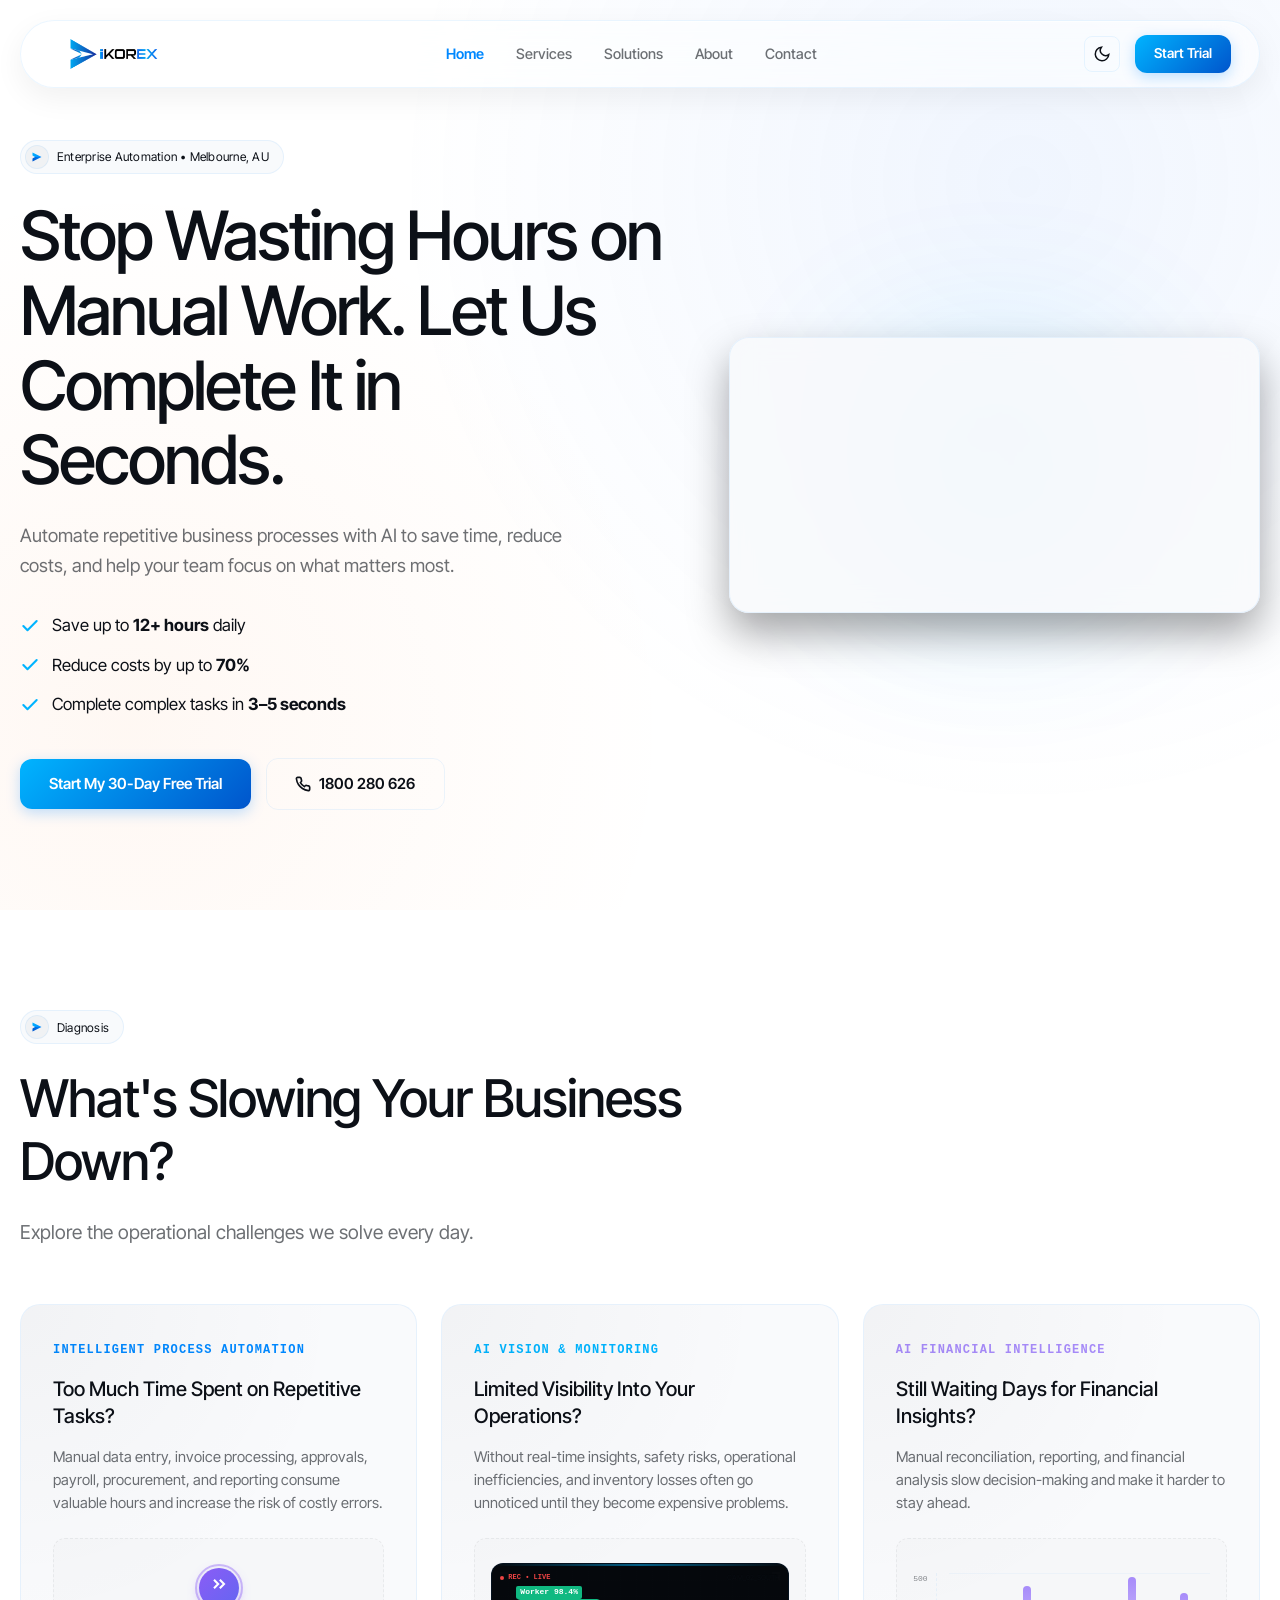
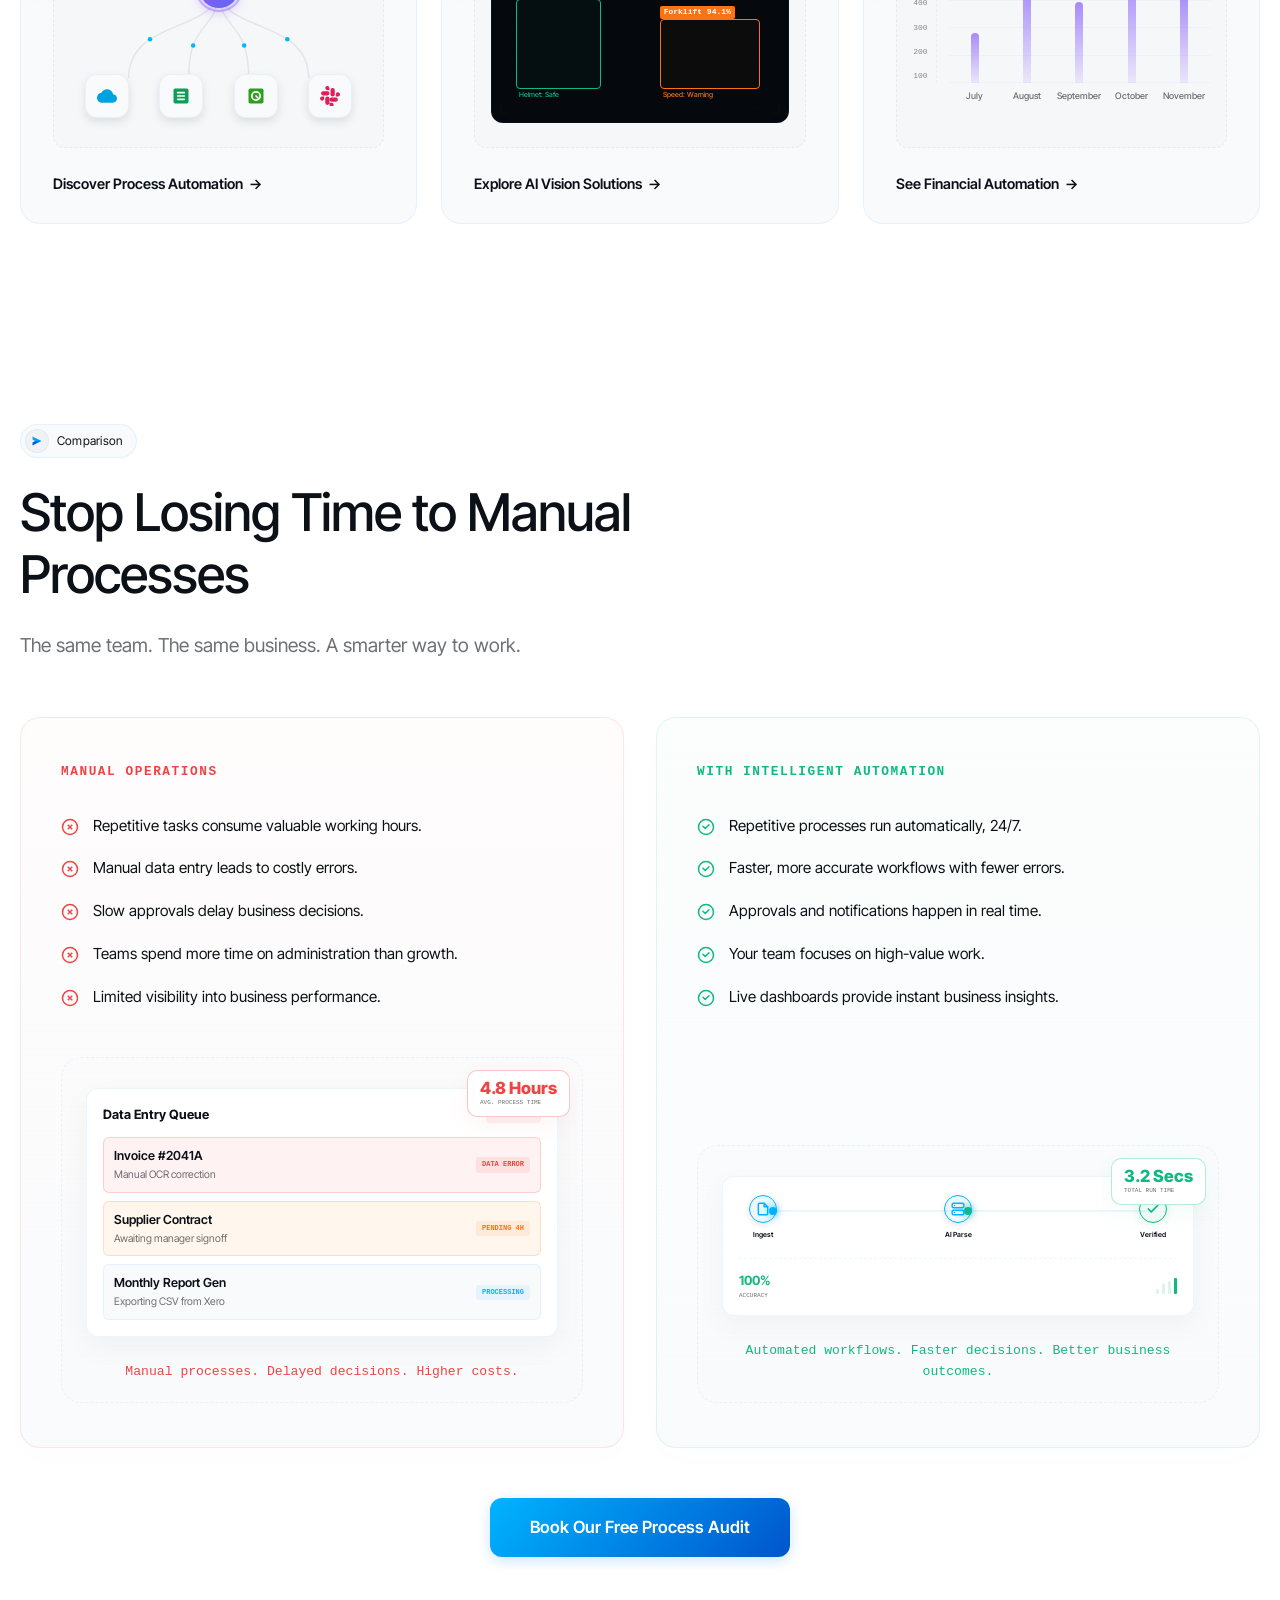
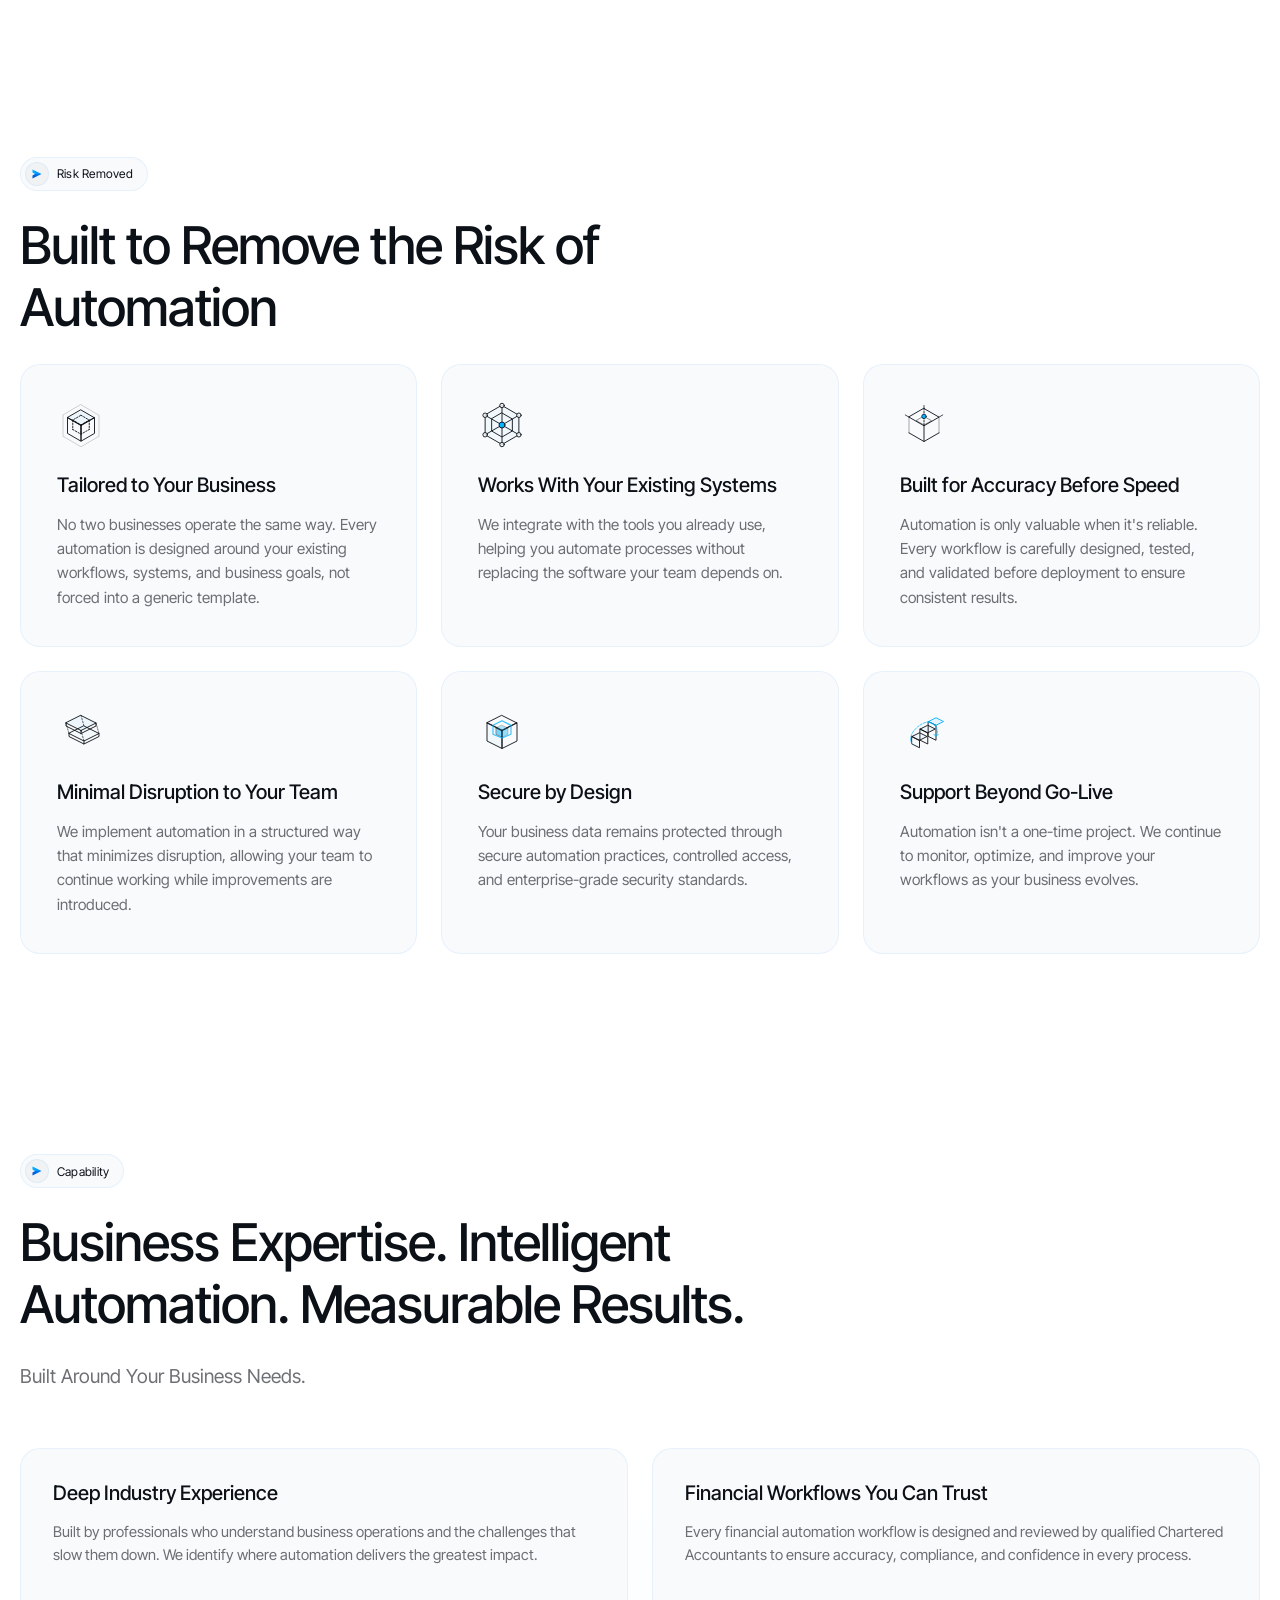
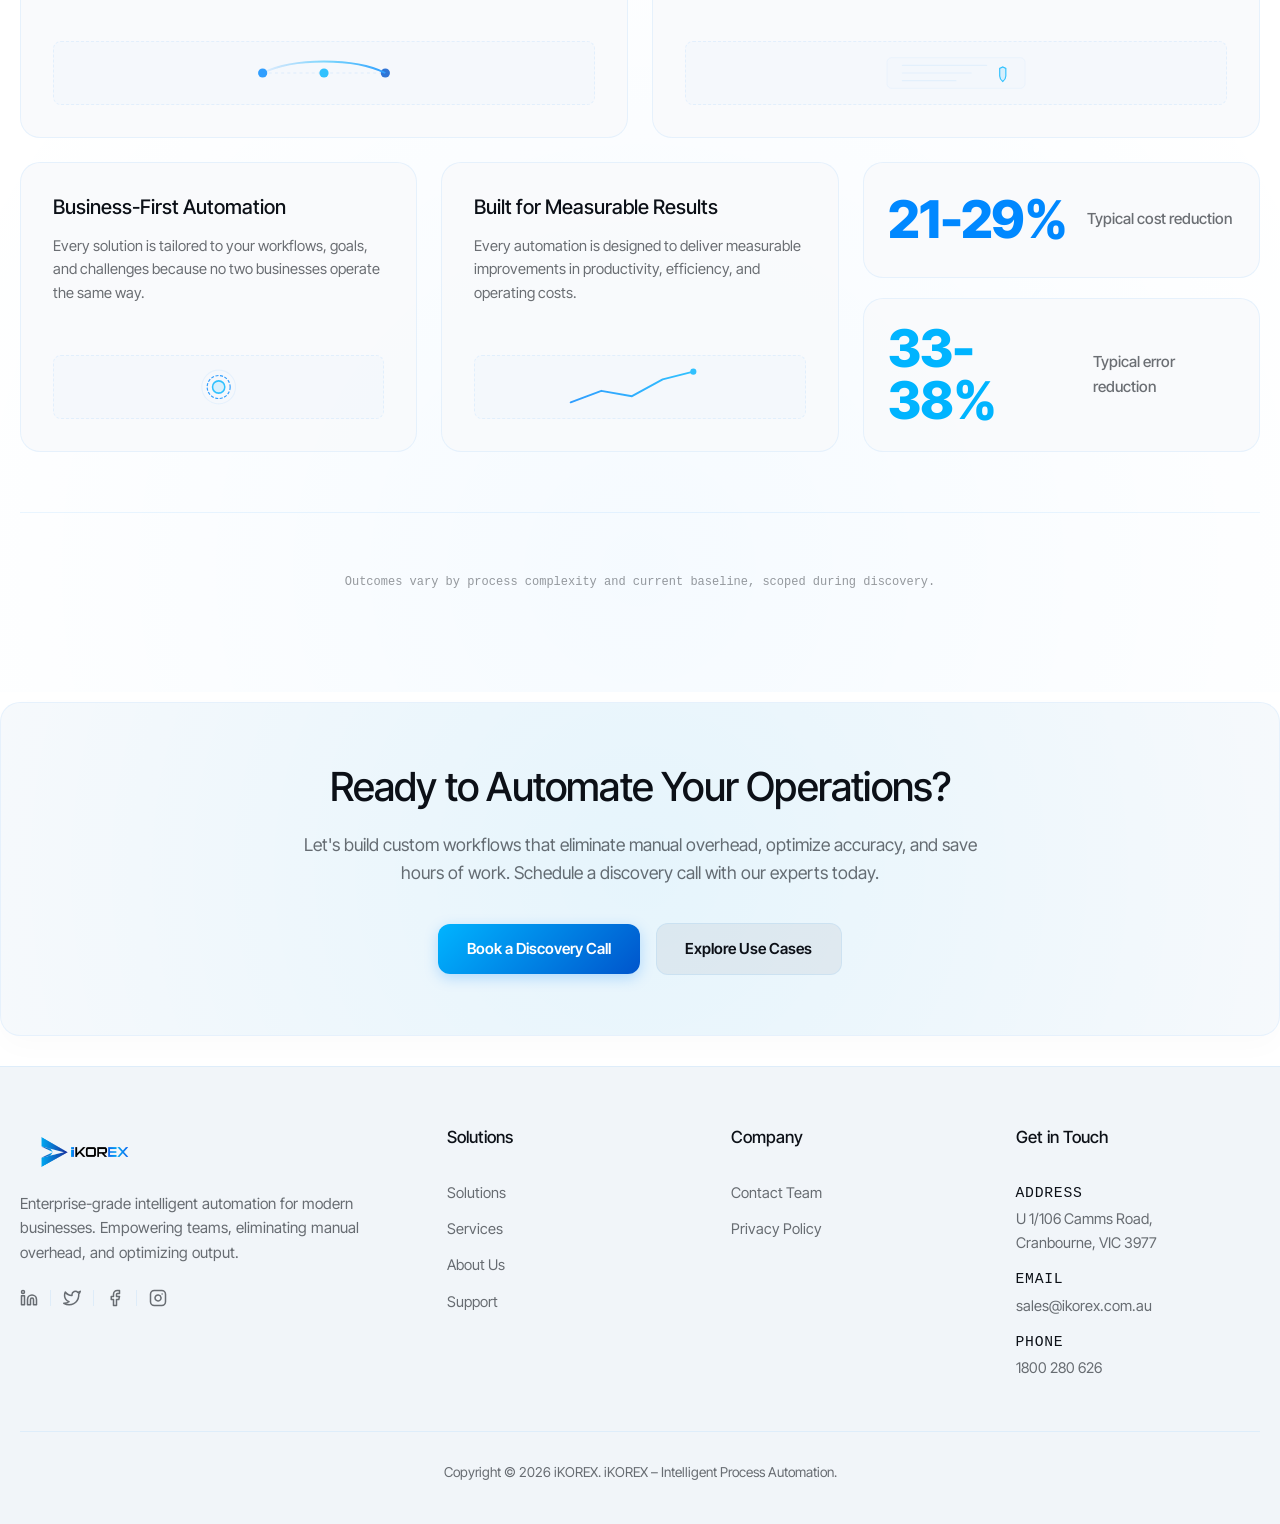
==== index.html @ 4e26fef9 "Update preloader to match top-aligned stacked logo design" ====
<!DOCTYPE html>
<html lang="en">

<head>
  <meta charset="UTF-8">
  <meta name="viewport" content="width=device-width, initial-scale=1.0">
  <title>iKOREX | Enterprise Intelligent Process Automation</title>
  <meta name="description"
    content="Automate repetitive business processes with AI to save time, reduce costs, and help your team focus on what matters most.">
  <meta name="keywords"
    content="AI process automation, intelligent automation, financial workflows, enterprise AI, Melbourne automation">

  <!-- Preconnect and Google Fonts -->
  <link rel="preconnect" href="https://fonts.googleapis.com">
  <link rel="preconnect" href="https://fonts.gstatic.com" crossorigin>
  <link
    href="https://fonts.googleapis.com/css2?family=IBM+Plex+Mono:wght@400;500;600;700&family=Inter+Tight:ital,wght@0,300..800;1,300..800&family=Inter:wght@300;400;500;600;700;800&family=Plus+Jakarta+Sans:wght@300;400;500;600;700;800&display=swap"
    rel="stylesheet">

  <!-- Custom Stylesheet -->
  <link rel="stylesheet" href="style.css">
</head>

<body>
  <script>
    (function() {
      try {
        const theme = localStorage.getItem('theme');
        if (theme === 'dark') {
          document.body.classList.add('dark-theme');
        }
      } catch (e) {}
    })();
  </script>

  <!-- Preloader -->
  <div id="preloader">
    <div class="loader-content">
      <div class="loader-logo-wrap">
        <svg viewBox="0 0 24 24" fill="none" class="loader-logo-symbol">
          <defs>
            <linearGradient id="loader-symbol-grad-top" x1="3" y1="3" x2="21" y2="12" gradientUnits="userSpaceOnUse">
              <stop offset="0%" stop-color="#00b4ff"/>
              <stop offset="100%" stop-color="#0088ff"/>
            </linearGradient>
            <linearGradient id="loader-symbol-grad-bottom" x1="3" y1="21" x2="21" y2="12" gradientUnits="userSpaceOnUse">
              <stop offset="0%" stop-color="#0055cc"/>
              <stop offset="100%" stop-color="#0088ff"/>
            </linearGradient>
          </defs>
          <path d="M3 3 L21 12 L8 12 L3 9 Z" fill="url(#loader-symbol-grad-top)"/>
          <path d="M3 21 L21 12 L8 12 L3 15 Z" fill="url(#loader-symbol-grad-bottom)"/>
        </svg>
        <div class="loader-logo-text">
          <span class="text-i">i</span><span class="text-ko">KO</span><span class="text-rex">REX</span>
        </div>
      </div>
      <div class="loader-progress-bar">
        <div class="loader-progress-line"></div>
      </div>
    </div>
  </div>

  <!-- Navigation Bar -->
  <header class="navbar">
    <div class="navbar-container">
      <a href="#" class="logo">
        <img class="logo-img" src="logo.png" alt="iKOREX Logo">
      </a>
      <nav class="nav-links">
        <a href="#hero" class="active">Home</a>
        <a href="services.html">Services</a>
        <a href="solutions.html">Solutions</a>
        <a href="about.html">About</a>
        <a href="contact.html">Contact</a>
        <div class="mobile-cta">
          <a href="#get-started" class="btn btn-primary btn-sm">Start Trial</a>
        </div>
      </nav>
      <div class="nav-cta">
        <button class="theme-toggle-btn" id="themeToggleBtn" aria-label="Toggle theme">
          <svg class="sun-icon" viewBox="0 0 24 24" width="18" height="18" fill="none" stroke="currentColor"
            stroke-width="2">
            <circle cx="12" cy="12" r="5"></circle>
            <line x1="12" y1="1" x2="12" y2="3"></line>
            <line x1="12" y1="21" x2="12" y2="23"></line>
            <line x1="4.22" y1="4.22" x2="5.64" y2="5.64"></line>
            <line x1="18.36" y1="18.36" x2="19.78" y2="19.78"></line>
            <line x1="1" y1="12" x2="3" y2="12"></line>
            <line x1="21" y1="12" x2="23" y2="12"></line>
            <line x1="4.22" y1="19.78" x2="5.64" y2="18.36"></line>
            <line x1="18.36" y1="5.64" x2="19.78" y2="4.22"></line>
          </svg>
          <svg class="moon-icon" viewBox="0 0 24 24" width="18" height="18" fill="none" stroke="currentColor"
            stroke-width="2">
            <path d="M21 12.79A9 9 0 1 1 11.21 3 7 7 0 0 0 21 12.79z"></path>
          </svg>
        </button>
        <a href="#get-started" class="btn btn-primary btn-sm">Start Trial</a>
      </div>

      <!-- Mobile menu trigger -->
      <button class="mobile-menu-btn" aria-label="Toggle menu" id="mobileMenuBtn">
        <svg viewBox="0 0 24 24" width="24" height="24" fill="none" stroke="currentColor" stroke-width="2">
          <line x1="3" y1="12" x2="21" y2="12"></line>
          <line x1="3" y1="6" x2="21" y2="6"></line>
          <line x1="3" y1="18" x2="21" y2="18"></line>
        </svg>
      </button>
    </div>
  </header>

  <!-- Hero Section -->
  <section class="hero-section" id="hero">
    <div class="section-container hero-grid">
      <div class="hero-content">
        <div class="custom-badge animate-fade-in" style="animation-delay: 0.1s;">
          <span class="badge-icon-wrapper">
            <svg viewBox="0 0 24 24" fill="none" class="badge-svg">
              <defs>
                <linearGradient id="logo-icon-grad-top" x1="3" y1="3" x2="21" y2="12" gradientUnits="userSpaceOnUse">
                  <stop offset="0%" stop-color="#00b4ff" />
                  <stop offset="100%" stop-color="#0088ff" />
                </linearGradient>
                <linearGradient id="logo-icon-grad-bottom" x1="3" y1="21" x2="21" y2="12"
                  gradientUnits="userSpaceOnUse">
                  <stop offset="0%" stop-color="#0055cc" />
                  <stop offset="100%" stop-color="#0088ff" />
                </linearGradient>
              </defs>
              <path d="M3 3 L21 12 L8 12 L3 9 Z" fill="url(#logo-icon-grad-top)" />
              <path d="M3 21 L21 12 L8 12 L3 15 Z" fill="url(#logo-icon-grad-bottom)" />
            </svg>
          </span>
          <span class="badge-text">Enterprise Automation • Melbourne, AU</span>
        </div>
        <h1 class="hero-title">Stop Wasting Hours on Manual Work. Let Us Complete It in Seconds.</h1>
        <p class="hero-description">Automate repetitive business processes with AI to save time, reduce costs, and help
          your team focus on what matters most.</p>

        <ul class="hero-checklist">
          <li>
            <svg class="check-icon" viewBox="0 0 24 24" width="20" height="20">
              <polyline points="20 6 9 17 4 12" fill="none" stroke="currentColor" stroke-width="2.5"
                stroke-linecap="round" stroke-linejoin="round" />
            </svg>
            <span>Save up to <strong>12+ hours</strong> daily</span>
          </li>
          <li>
            <svg class="check-icon" viewBox="0 0 24 24" width="20" height="20">
              <polyline points="20 6 9 17 4 12" fill="none" stroke="currentColor" stroke-width="2.5"
                stroke-linecap="round" stroke-linejoin="round" />
            </svg>
            <span>Reduce costs by up to <strong>70%</strong></span>
          </li>
          <li>
            <svg class="check-icon" viewBox="0 0 24 24" width="20" height="20">
              <polyline points="20 6 9 17 4 12" fill="none" stroke="currentColor" stroke-width="2.5"
                stroke-linecap="round" stroke-linejoin="round" />
            </svg>
            <span>Complete complex tasks in <strong>3–5 seconds</strong></span>
          </li>
        </ul>

        <div class="hero-actions">
          <a href="#comparison" class="btn btn-primary">Start My 30-Day Free Trial</a>
          <a href="tel:1800280626" class="btn btn-outline"><svg viewBox="0 0 24 24" width="16" height="16" fill="none"
              stroke="currentColor" stroke-width="2.5" stroke-linecap="round" stroke-linejoin="round"
              style="margin-right: 8px;">
              <path
                d="M22 16.92v3a2 2 0 0 1-2.18 2 19.79 19.79 0 0 1-8.63-3.07 19.5 19.5 0 0 1-6-6 19.79 19.79 0 0 1-3.07-8.67A2 2 0 0 1 4.11 2h3a2 2 0 0 1 2 1.72 12.84 12.84 0 0 0 .7 2.81 2 2 0 0 1-.45 2.11L8.09 9.91a16 16 0 0 0 6 6l1.27-1.27a2 2 0 0 1 2.11-.45 12.84 12.84 0 0 0 2.81.7A2 2 0 0 1 22 16.92z">
              </path>
            </svg>1800 280 626</a>
        </div>
      </div>

      <!-- Hero Video Visual Showcase -->
      <div class="hero-visual">
        <div class="hero-video-container">
          <video src="assets/images/hero_video.mp4" autoplay loop muted playsinline class="hero-video-element"></video>
        </div>
        <div class="glow-effect blue"></div>
      </div>
    </div>
  </section>

  <!-- Diagnosis Section -->
  <section class="diagnosis-section" id="diagnosis">
    <div class="section-container">
      <div class="custom-badge">
        <span class="badge-icon-wrapper">
          <svg viewBox="0 0 24 24" fill="none" class="badge-svg">
            <path d="M3 3 L21 12 L8 12 L3 9 Z" fill="url(#logo-icon-grad-top)" />
            <path d="M3 21 L21 12 L8 12 L3 15 Z" fill="url(#logo-icon-grad-bottom)" />
          </svg>
        </span>
        <span class="badge-text">Diagnosis</span>
      </div>
      <h2 class="section-title">What's Slowing Your Business Down?</h2>
      <p class="section-subtitle">Explore the operational challenges we solve every day.</p>

      <div class="diagnosis-grid">
        <!-- Card 1 -->
        <div class="diagnosis-card">
          <div class="card-glow"></div>
          <div class="card-content">
            <span class="card-pretitle">INTELLIGENT PROCESS AUTOMATION</span>
            <h3 class="card-title">Too Much Time Spent on Repetitive Tasks?</h3>
            <p class="card-body">Manual data entry, invoice processing, approvals, payroll, procurement, and reporting
              consume valuable hours and increase the risk of costly errors.</p>
          </div>

          <!-- Visual 1: App Integration Flow Tree -->
          <div class="card-visual">
            <div class="flow-tree-container">
              <!-- Central Trigger Node -->
              <div class="flow-node-center">
                <div class="pulse-ring"></div>
                <div class="flow-node-icon">
                  <svg viewBox="0 0 24 24" width="20" height="20" fill="none" stroke="currentColor" stroke-width="2.5">
                    <polyline points="13 17 18 12 13 7"></polyline>
                    <polyline points="6 17 11 12 6 7"></polyline>
                  </svg>
                </div>
              </div>

              <!-- Curved Connection Lines -->
              <svg class="flow-lines" viewBox="0 0 320 120" fill="none">
                <path class="flow-path path-1" d="M160,0 C160,60 40,40 40,120" stroke="var(--border-color)"
                  stroke-width="2" stroke-linecap="round" />
                <path class="flow-path path-2" d="M160,0 C160,60 120,40 120,120" stroke="var(--border-color)"
                  stroke-width="2" stroke-linecap="round" />
                <path class="flow-path path-3" d="M160,0 C160,60 200,40 200,120" stroke="var(--border-color)"
                  stroke-width="2" stroke-linecap="round" />
                <path class="flow-path path-4" d="M160,0 C160,60 280,40 280,120" stroke="var(--border-color)"
                  stroke-width="2" stroke-linecap="round" />

                <!-- Glowing Signal Pulses -->
                <circle r="3" fill="var(--accent-blue)">
                  <animateMotion dur="3.5s" repeatCount="indefinite" path="M160,0 C160,60 40,40 40,120" />
                </circle>
                <circle r="3" fill="var(--accent-blue)" begin="0.8s">
                  <animateMotion dur="3.5s" repeatCount="indefinite" path="M160,0 C160,60 120,40 120,120" />
                </circle>
                <circle r="3" fill="var(--accent-blue)" begin="1.6s">
                  <animateMotion dur="3.5s" repeatCount="indefinite" path="M160,0 C160,60 200,40 200,120" />
                </circle>
                <circle r="3" fill="var(--accent-blue)" begin="2.4s">
                  <animateMotion dur="3.5s" repeatCount="indefinite" path="M160,0 C160,60 280,40 280,120" />
                </circle>
              </svg>

              <!-- Destination App Nodes -->
              <div class="flow-targets">
                <div class="flow-app-card" title="Salesforce">
                  <svg viewBox="0 0 24 24" class="app-icon sf-icon" fill="currentColor">
                    <path
                      d="M19.35 10.04C18.67 6.59 15.64 4 12 4 9.11 4 6.6 5.64 5.35 8.04 2.34 8.36 0 10.91 0 14c0 3.31 2.69 6 6 6h13c2.76 0 5-2.24 5-5 0-2.64-2.05-4.78-4.65-4.96z"
                      fill="#00a1e0" />
                  </svg>
                </div>
                <div class="flow-app-card" title="Google Sheets">
                  <svg viewBox="0 0 24 24" class="app-icon sheet-icon">
                    <rect x="3" y="3" width="18" height="18" rx="2" fill="#0f9d58" />
                    <line x1="8" y1="8" x2="16" y2="8" stroke="#fff" stroke-width="2" stroke-linecap="round" />
                    <line x1="8" y1="12" x2="16" y2="12" stroke="#fff" stroke-width="2" stroke-linecap="round" />
                    <line x1="8" y1="16" x2="16" y2="16" stroke="#fff" stroke-width="2" stroke-linecap="round" />
                  </svg>
                </div>
                <div class="flow-app-card" title="QuickBooks">
                  <svg viewBox="0 0 24 24" class="app-icon qb-icon">
                    <rect x="3" y="3" width="18" height="18" rx="2" fill="#2ca01c" />
                    <circle cx="12" cy="12" r="5" fill="none" stroke="#fff" stroke-width="2" />
                    <line x1="12" y1="12" x2="15" y2="15" stroke="#fff" stroke-width="2" stroke-linecap="round" />
                  </svg>
                </div>
                <div class="flow-app-card" title="Slack">
                  <svg viewBox="0 0 24 24" class="app-icon slack-icon" fill="currentColor">
                    <path
                      d="M5.04 15.12a2.52 2.52 0 1 1-2.52-2.52h2.52v2.52zm1.26 0a2.52 2.52 0 0 1 5.04 0v5.04a2.52 2.52 0 1 1-5.04 0v-5.04zM8.82 5.04a2.52 2.52 0 1 1 2.52-2.52v2.52H8.82zm0 1.26a2.52 2.52 0 0 1 0 5.04H3.78a2.52 2.52 0 1 1 0-5.04h5.04zm10.14 3.78a2.52 2.52 0 1 1 2.52 2.52h-2.52V10.08zm-1.26 0a2.52 2.52 0 0 1-5.04 0V5.04a2.52 2.52 0 1 1 5.04 0v5.04zm-3.78 10.14a2.52 2.52 0 1 1-2.52 2.52v-2.52h2.52zm0-1.26a2.52 2.52 0 0 1 0-5.04h5.04a2.52 2.52 0 1 1 0 5.04h-5.04z"
                      fill="#e01e5a" />
                  </svg>
                </div>
              </div>
            </div>
          </div>

          <a href="#comparison" class="card-link">Discover Process Automation <span class="arrow">→</span></a>
        </div>
        <!-- Card 2 -->
        <div class="diagnosis-card">
          <div class="card-glow"></div>
          <div class="card-content">
            <span class="card-pretitle">AI VISION & MONITORING</span>
            <h3 class="card-title">Limited Visibility Into Your Operations?</h3>
            <p class="card-body">Without real-time insights, safety risks, operational inefficiencies, and inventory
              losses often go unnoticed until they become expensive problems.</p>
          </div>

          <!-- Visual 2: Camera view bounding box tracking -->
          <div class="card-visual">
            <div class="camera-feed-container">
              <div class="camera-viewport">
                <!-- Grid background & laser scanning line -->
                <div class="grid-overlay"></div>
                <div class="scanner-line"></div>

                <!-- Camera corner marks -->
                <div class="viewport-corner top-left"></div>
                <div class="viewport-corner top-right"></div>
                <div class="viewport-corner bottom-left"></div>
                <div class="viewport-corner bottom-right"></div>

                <!-- Bounding Box 1: Worker -->
                <div class="bounding-box worker-box">
                  <div class="box-label">Worker 98.4%</div>
                  <div class="box-sublabel">Helmet: Safe</div>
                </div>

                <!-- Bounding Box 2: Forklift -->
                <div class="bounding-box forklift-box">
                  <div class="box-label warning">Forklift 94.1%</div>
                  <div class="box-sublabel warning">Speed: Warning</div>
                </div>

                <!-- HUD elements -->
                <div class="hud-top">
                  <span class="hud-badge rec"><span class="rec-dot"></span>REC • LIVE</span>
                  <span class="hud-text mono">CAM_02_SOUTH</span>
                </div>
                <div class="hud-bottom">
                  <span class="hud-text mono">FPS: 30.00</span>
                  <span class="hud-text mono">OBJECT_TRACKING</span>
                </div>
              </div>
            </div>
          </div>

          <a href="#comparison" class="card-link">Explore AI Vision Solutions <span class="arrow">→</span></a>
        </div>
        <!-- Card 3 -->
        <div class="diagnosis-card">
          <div class="card-glow"></div>
          <div class="card-content">
            <span class="card-pretitle">AI FINANCIAL INTELLIGENCE</span>
            <h3 class="card-title">Still Waiting Days for Financial Insights?</h3>
            <p class="card-body">Manual reconciliation, reporting, and financial analysis slow decision-making and make
              it harder to stay ahead.</p>
          </div>

          <!-- Visual 3: Month over month speed improvement chart -->
          <div class="card-visual">
            <div class="chart-feed-container">
              <div class="chart-y-axis">
                <span>500</span>
                <span>400</span>
                <span>300</span>
                <span>200</span>
                <span>100</span>
              </div>
              <div class="chart-main">
                <div class="chart-grid-lines">
                  <div class="grid-line"></div>
                  <div class="grid-line"></div>
                  <div class="grid-line"></div>
                  <div class="grid-line"></div>
                  <div class="grid-line"></div>
                </div>
                <div class="chart-bars-wrapper">
                  <div class="chart-bar-col" style="--h: 45%;">
                    <div class="chart-bar-fill">
                      <div class="chart-tooltip">224 tasks</div>
                    </div>
                    <span class="chart-bar-lbl">July</span>
                  </div>
                  <div class="chart-bar-col" style="--h: 88%;">
                    <div class="chart-bar-fill">
                      <div class="chart-tooltip">440 tasks</div>
                    </div>
                    <span class="chart-bar-lbl">August</span>
                  </div>
                  <div class="chart-bar-col" style="--h: 74%;">
                    <div class="chart-bar-fill">
                      <div class="chart-tooltip">372 tasks</div>
                    </div>
                    <span class="chart-bar-lbl">September</span>
                  </div>
                  <div class="chart-bar-col" style="--h: 96%;">
                    <div class="chart-bar-fill">
                      <div class="chart-tooltip">480 tasks</div>
                    </div>
                    <span class="chart-bar-lbl">October</span>
                  </div>
                  <div class="chart-bar-col" style="--h: 82%;">
                    <div class="chart-bar-fill">
                      <div class="chart-tooltip">410 tasks</div>
                    </div>
                    <span class="chart-bar-lbl">November</span>
                  </div>
                </div>
              </div>
            </div>
          </div>

          <a href="#comparison" class="card-link">See Financial Automation <span class="arrow">→</span></a>
        </div>
      </div>
    </div>
  </section>

  <!-- Comparison Section -->
  <section class="comparison-section" id="comparison">
    <div class="section-container">
      <div class="custom-badge">
        <span class="badge-icon-wrapper">
          <svg viewBox="0 0 24 24" fill="none" class="badge-svg">
            <path d="M3 3 L21 12 L8 12 L3 9 Z" fill="url(#logo-icon-grad-top)" />
            <path d="M3 21 L21 12 L8 12 L3 15 Z" fill="url(#logo-icon-grad-bottom)" />
          </svg>
        </span>
        <span class="badge-text">Comparison</span>
      </div>
      <h2 class="section-title">Stop Losing Time to Manual Processes</h2>
      <p class="section-subtitle">The same team. The same business. A smarter way to work.</p>

      <div class="comparison-grid">
        <!-- Manual Operations Card -->
        <div class="comparison-card manual">
          <div class="comparison-header">MANUAL OPERATIONS</div>
          <ul class="comparison-list">
            <li>
              <svg class="bullet-icon cross" viewBox="0 0 24 24" width="18" height="18">
                <circle cx="12" cy="12" r="10" fill="none" stroke="currentColor" stroke-width="2" />
                <line x1="15" y1="9" x2="9" y2="15" stroke="currentColor" stroke-width="2" />
                <line x1="9" y1="9" x2="15" y2="15" stroke="currentColor" stroke-width="2" />
              </svg>
              <span>Repetitive tasks consume valuable working hours.</span>
            </li>
            <li>
              <svg class="bullet-icon cross" viewBox="0 0 24 24" width="18" height="18">
                <circle cx="12" cy="12" r="10" fill="none" stroke="currentColor" stroke-width="2" />
                <line x1="15" y1="9" x2="9" y2="15" stroke="currentColor" stroke-width="2" />
                <line x1="9" y1="9" x2="15" y2="15" stroke="currentColor" stroke-width="2" />
              </svg>
              <span>Manual data entry leads to costly errors.</span>
            </li>
            <li>
              <svg class="bullet-icon cross" viewBox="0 0 24 24" width="18" height="18">
                <circle cx="12" cy="12" r="10" fill="none" stroke="currentColor" stroke-width="2" />
                <line x1="15" y1="9" x2="9" y2="15" stroke="currentColor" stroke-width="2" />
                <line x1="9" y1="9" x2="15" y2="15" stroke="currentColor" stroke-width="2" />
              </svg>
              <span>Slow approvals delay business decisions.</span>
            </li>
            <li>
              <svg class="bullet-icon cross" viewBox="0 0 24 24" width="18" height="18">
                <circle cx="12" cy="12" r="10" fill="none" stroke="currentColor" stroke-width="2" />
                <line x1="15" y1="9" x2="9" y2="15" stroke="currentColor" stroke-width="2" />
                <line x1="9" y1="9" x2="15" y2="15" stroke="currentColor" stroke-width="2" />
              </svg>
              <span>Teams spend more time on administration than growth.</span>
            </li>
            <li>
              <svg class="bullet-icon cross" viewBox="0 0 24 24" width="18" height="18">
                <circle cx="12" cy="12" r="10" fill="none" stroke="currentColor" stroke-width="2" />
                <line x1="15" y1="9" x2="9" y2="15" stroke="currentColor" stroke-width="2" />
                <line x1="9" y1="9" x2="15" y2="15" stroke="currentColor" stroke-width="2" />
              </svg>
              <span>Limited visibility into business performance.</span>
            </li>
          </ul>

          <!-- Mockup Visual 1: Manual Data Queue -->
          <div class="comparison-visual mockup-visual manual-mockup">
            <div class="queue-card">
              <div class="queue-header">
                <span class="queue-title">Data Entry Queue</span>
                <span class="queue-count">3 pending</span>
              </div>
              <div class="queue-list">
                <div class="queue-row error">
                  <div class="row-info">
                    <span class="row-name">Invoice #2041A</span>
                    <span class="row-details">Manual OCR correction</span>
                  </div>
                  <span class="row-pill error">Data Error</span>
                </div>
                <div class="queue-row delayed">
                  <div class="row-info">
                    <span class="row-name">Supplier Contract</span>
                    <span class="row-details">Awaiting manager signoff</span>
                  </div>
                  <span class="row-pill warning">Pending 4h</span>
                </div>
                <div class="queue-row pending">
                  <div class="row-info">
                    <span class="row-name">Monthly Report Gen</span>
                    <span class="row-details">Exporting CSV from Xero</span>
                  </div>
                  <span class="row-pill info">Processing</span>
                </div>
              </div>
            </div>

            <!-- Warning stat overlay -->
            <div class="metric-overlay warning-border animate-float">
              <span class="metric-val text-red">4.8 Hours</span>
              <span class="metric-lbl">Avg. process time</span>
            </div>
            <div class="visual-label text-red">Manual processes. Delayed decisions. Higher costs.</div>
          </div>
        </div>

        <!-- Intelligent Automation Card -->
        <div class="comparison-card automated">
          <div class="comparison-header">WITH INTELLIGENT AUTOMATION</div>
          <ul class="comparison-list">
            <li>
              <svg class="bullet-icon check" viewBox="0 0 24 24" width="18" height="18">
                <circle cx="12" cy="12" r="10" fill="none" stroke="currentColor" stroke-width="2" />
                <polyline points="16 9 11 14 8 11" fill="none" stroke="currentColor" stroke-width="2"
                  stroke-linecap="round" stroke-linejoin="round" />
              </svg>
              <span>Repetitive processes run automatically, 24/7.</span>
            </li>
            <li>
              <svg class="bullet-icon check" viewBox="0 0 24 24" width="18" height="18">
                <circle cx="12" cy="12" r="10" fill="none" stroke="currentColor" stroke-width="2" />
                <polyline points="16 9 11 14 8 11" fill="none" stroke="currentColor" stroke-width="2"
                  stroke-linecap="round" stroke-linejoin="round" />
              </svg>
              <span>Faster, more accurate workflows with fewer errors.</span>
            </li>
            <li>
              <svg class="bullet-icon check" viewBox="0 0 24 24" width="18" height="18">
                <circle cx="12" cy="12" r="10" fill="none" stroke="currentColor" stroke-width="2" />
                <polyline points="16 9 11 14 8 11" fill="none" stroke="currentColor" stroke-width="2"
                  stroke-linecap="round" stroke-linejoin="round" />
              </svg>
              <span>Approvals and notifications happen in real time.</span>
            </li>
            <li>
              <svg class="bullet-icon check" viewBox="0 0 24 24" width="18" height="18">
                <circle cx="12" cy="12" r="10" fill="none" stroke="currentColor" stroke-width="2" />
                <polyline points="16 9 11 14 8 11" fill="none" stroke="currentColor" stroke-width="2"
                  stroke-linecap="round" stroke-linejoin="round" />
              </svg>
              <span>Your team focuses on high-value work.</span>
            </li>
            <li>
              <svg class="bullet-icon check" viewBox="0 0 24 24" width="18" height="18">
                <circle cx="12" cy="12" r="10" fill="none" stroke="currentColor" stroke-width="2" />
                <polyline points="16 9 11 14 8 11" fill="none" stroke="currentColor" stroke-width="2"
                  stroke-linecap="round" stroke-linejoin="round" />
              </svg>
              <span>Live dashboards provide instant business insights.</span>
            </li>
          </ul>

          <!-- Mockup Visual 2: Automated Pipeline Flow -->
          <div class="comparison-visual mockup-visual automated-mockup">
            <div class="pipeline-card">
              <div class="pipeline-nodes">
                <!-- Step 1 -->
                <div class="pipeline-step active">
                  <div class="step-icon-bg">
                    <svg viewBox="0 0 24 24" width="14" height="14" fill="none" stroke="currentColor" stroke-width="2.5"
                      stroke-linecap="round" stroke-linejoin="round">
                      <path d="M14 2H6a2 2 0 0 0-2 2v16a2 2 0 0 0 2 2h12a2 2 0 0 0 2-2V8z"></path>
                      <polyline points="14 2 14 8 20 8"></polyline>
                    </svg>
                  </div>
                  <span class="step-lbl">Ingest</span>
                </div>

                <!-- Connector -->
                <div class="pipeline-connector">
                  <div class="glow-signal"></div>
                </div>

                <!-- Step 2 -->
                <div class="pipeline-step active">
                  <div class="step-icon-bg parse">
                    <svg viewBox="0 0 24 24" width="14" height="14" fill="none" stroke="currentColor" stroke-width="2.5"
                      stroke-linecap="round" stroke-linejoin="round">
                      <rect x="2" y="2" width="20" height="8" rx="2.18" ry="2.18"></rect>
                      <rect x="2" y="14" width="20" height="8" rx="2.18" ry="2.18"></rect>
                      <line x1="6" y1="6" x2="6.01" y2="6"></line>
                      <line x1="6" y1="18" x2="6.01" y2="18"></line>
                    </svg>
                  </div>
                  <span class="step-lbl">AI Parse</span>
                </div>

                <!-- Connector -->
                <div class="pipeline-connector">
                  <div class="glow-signal delay"></div>
                </div>

                <!-- Step 3 -->
                <div class="pipeline-step success">
                  <div class="step-icon-bg check">
                    <svg viewBox="0 0 24 24" width="14" height="14" fill="none" stroke="currentColor" stroke-width="3"
                      stroke-linecap="round" stroke-linejoin="round">
                      <polyline points="20 6 9 17 4 12"></polyline>
                    </svg>
                  </div>
                  <span class="step-lbl">Verified</span>
                </div>
              </div>

              <div class="pipeline-performance">
                <div class="perf-stat">
                  <span class="perf-val text-green">100%</span>
                  <span class="perf-lbl">Accuracy</span>
                </div>
                <div class="perf-bars">
                  <span style="--bh: 30%"></span>
                  <span style="--bh: 60%"></span>
                  <span style="--bh: 80%"></span>
                  <span class="active" style="--bh: 100%"></span>
                </div>
              </div>
            </div>

            <!-- Success stat overlay -->
            <div class="metric-overlay success-border animate-float delay-1">
              <span class="metric-val text-green">3.2 Secs</span>
              <span class="metric-lbl">Total run time</span>
            </div>
            <div class="visual-label text-green">Automated workflows. Faster decisions. Better business outcomes.</div>
          </div>
        </div>
      </div>

      <div class="comparison-cta">
        <a href="#hero" class="btn btn-large btn-orange">Book Our Free Process Audit</a>
      </div>
    </div>
  </section>

  <!-- Risk Removed Section -->
  <section class="risk-section" id="risk-removed">
    <div class="section-container">
      <div class="custom-badge">
        <span class="badge-icon-wrapper">
          <svg viewBox="0 0 24 24" fill="none" class="badge-svg">
            <path d="M3 3 L21 12 L8 12 L3 9 Z" fill="url(#logo-icon-grad-top)" />
            <path d="M3 21 L21 12 L8 12 L3 15 Z" fill="url(#logo-icon-grad-bottom)" />
          </svg>
        </span>
        <span class="badge-text">Risk Removed</span>
      </div>
      <h2 class="section-title">Built to Remove the Risk of Automation</h2>

      <div class="risk-grid">
        <!-- Card 1 -->
        <div class="risk-card">
          <div class="risk-card-icon">
            <svg viewBox="0 0 64 64" fill="none" stroke="currentColor" stroke-width="1.2" stroke-linecap="round"
              stroke-linejoin="round" class="wireframe-svg">
              <path d="M 32 12 L 50 22.4 L 32 32.8 L 14 22.4 Z" fill="rgba(0, 180, 255, 0.05)" />
              <path d="M 14 22.4 L 14 43.2 L 32 53.6 L 32 32.8 Z" />
              <path d="M 32 32.8 L 32 53.6 L 50 43.2 L 50 22.4 Z" />
              <path d="M 32 19 L 43 25.4 L 32 31.8 L 21 25.4 Z" stroke-dasharray="2 2" />
              <path d="M 21 25.4 L 21 38 M 32 31.8 L 32 44.2 M 43 25.4 L 43 38" stroke-dasharray="2 2" />
              <path d="M 21 38 L 32 44.2 L 43 38" stroke-dasharray="2 2" />
              <path d="M 32 5 L 56 19 L 56 47 L 32 61 L 8 47 L 8 19 Z" stroke="currentColor" stroke-opacity="0.3"
                stroke-width="0.8" />
            </svg>
          </div>
          <h3 class="risk-card-title">Tailored to Your Business</h3>
          <p class="risk-card-body">No two businesses operate the same way. Every automation is designed around your
            existing workflows, systems, and business goals, not forced into a generic template.</p>
        </div>

        <!-- Card 2 -->
        <div class="risk-card">
          <div class="risk-card-icon">
            <svg viewBox="0 0 64 64" fill="none" stroke="currentColor" stroke-width="1.2" stroke-linecap="round"
              stroke-linejoin="round" class="wireframe-svg">
              <polygon points="32,6 54.5,19 54.5,45 32,58 9.5,45 9.5,19" fill="rgba(0, 180, 255, 0.03)" />
              <polygon points="32,16 45.8,24 45.8,40 32,48 18.2,40 18.2,24" />
              <line x1="32" y1="32" x2="32" y2="6" />
              <line x1="32" y1="32" x2="54.5" y2="19" />
              <line x1="32" y1="32" x2="54.5" y2="45" />
              <line x1="32" y1="32" x2="32" y2="58" />
              <line x1="32" y1="32" x2="9.5" y2="45" />
              <line x1="32" y1="32" x2="9.5" y2="19" />
              <circle cx="32" cy="6" r="3" fill="var(--bg-card)" stroke="currentColor" stroke-width="1.2" />
              <circle cx="54.5" cy="19" r="3" fill="var(--bg-card)" stroke="currentColor" stroke-width="1.2" />
              <circle cx="54.5" cy="45" r="3" fill="var(--bg-card)" stroke="currentColor" stroke-width="1.2" />
              <circle cx="32" cy="58" r="3" fill="var(--bg-card)" stroke="currentColor" stroke-width="1.2" />
              <circle cx="9.5" cy="45" r="3" fill="var(--bg-card)" stroke="currentColor" stroke-width="1.2" />
              <circle cx="9.5" cy="19" r="3" fill="var(--bg-card)" stroke="currentColor" stroke-width="1.2" />
              <circle cx="32" cy="32" r="4" fill="var(--accent-blue)" stroke="currentColor" stroke-width="1.2" />
            </svg>
          </div>
          <h3 class="risk-card-title">Works With Your Existing Systems</h3>
          <p class="risk-card-body">We integrate with the tools you already use, helping you automate processes without
            replacing the software your team depends on.</p>
        </div>

        <!-- Card 3 -->
        <div class="risk-card">
          <div class="risk-card-icon">
            <svg viewBox="0 0 64 64" fill="none" stroke="currentColor" stroke-width="1.2" stroke-linecap="round"
              stroke-linejoin="round" class="wireframe-svg">
              <path d="M 32 10 L 52 21.5 L 32 33 L 12 21.5 Z" />
              <path d="M 32 20.5 L 42 26.25 L 32 32 L 22 26.25 Z" stroke-opacity="0.5" />
              <line x1="32" y1="33" x2="32" y2="54" />
              <line x1="12" y1="21.5" x2="12" y2="42.5" stroke-opacity="0.4" />
              <line x1="52" y1="21.5" x2="52" y2="42.5" stroke-opacity="0.4" />
              <path d="M 12 42.5 L 32 54 L 52 42.5" />
              <line x1="32" y1="10" x2="32" y2="33" stroke-dasharray="2 2" />
              <circle cx="32" cy="20.5" r="3" fill="var(--accent-blue)" stroke="currentColor" stroke-width="1" />
              <path d="M 32 10 L 32 6" stroke-width="1" />
              <path d="M 12 21.5 L 7 18.6" stroke-width="1" />
              <path d="M 52 21.5 L 57 18.6" stroke-width="1" />
            </svg>
          </div>
          <h3 class="risk-card-title">Built for Accuracy Before Speed</h3>
          <p class="risk-card-body">Automation is only valuable when it's reliable. Every workflow is carefully
            designed, tested, and validated before deployment to ensure consistent results.</p>
        </div>

        <!-- Card 4 -->
        <div class="risk-card">
          <div class="risk-card-icon">
            <svg viewBox="0 0 64 64" fill="none" stroke="currentColor" stroke-width="1.2" stroke-linecap="round"
              stroke-linejoin="round" class="wireframe-svg">
              <path d="M 16 34 L 36 44 L 56 34 L 36 24 Z" fill="rgba(0, 180, 255, 0.02)" />
              <path d="M 16 34 L 16 38 L 36 48 L 36 44 M 56 34 L 56 38 L 36 48" />
              <path d="M 12 20 L 32 30 L 52 20 L 32 10 Z" fill="rgba(0, 180, 255, 0.05)" />
              <path d="M 12 20 L 12 24 L 32 34 L 32 30 M 52 20 L 52 24 L 32 34" />
              <line x1="12" y1="20" x2="16" y2="34" stroke-dasharray="2 2" stroke-opacity="0.7" />
              <line x1="32" y1="30" x2="36" y2="44" stroke-dasharray="2 2" stroke-opacity="0.7" />
              <line x1="52" y1="20" x2="56" y2="34" stroke-dasharray="2 2" stroke-opacity="0.7" />
              <line x1="32" y1="10" x2="36" y2="24" stroke-dasharray="2 2" stroke-opacity="0.7" />
            </svg>
          </div>
          <h3 class="risk-card-title">Minimal Disruption to Your Team</h3>
          <p class="risk-card-body">We implement automation in a structured way that minimizes disruption, allowing your
            team to continue working while improvements are introduced.</p>
        </div>

        <!-- Card 5 -->
        <div class="risk-card">
          <div class="risk-card-icon">
            <svg viewBox="0 0 64 64" fill="none" stroke="currentColor" stroke-width="1.2" stroke-linecap="round"
              stroke-linejoin="round" class="wireframe-svg">
              <path d="M 32 10 L 52 20 L 32 30 L 12 20 Z" />
              <path d="M 12 20 L 12 44 L 32 54 L 32 30 Z" fill="rgba(0, 180, 255, 0.03)" />
              <path d="M 32 30 L 32 54 L 52 44 L 52 20 Z" />
              <path d="M 32 23 L 40 27 L 32 31 L 24 27 Z" fill="var(--accent-blue)" opacity="0.3" />
              <path d="M 24 27 L 24 35 L 32 39 L 32 31 Z" fill="var(--accent-blue)" opacity="0.5" />
              <path d="M 32 31 L 32 39 L 40 35 L 40 27 Z" fill="var(--accent-blue)" opacity="0.4" stroke="currentColor"
                stroke-width="0.8" />
              <path d="M 32 40 L 44 35 L 44 23 L 32 17 L 20 23 L 20 35 Z" stroke="var(--accent-blue)" stroke-width="1.5"
                stroke-opacity="0.8" />
            </svg>
          </div>
          <h3 class="risk-card-title">Secure by Design</h3>
          <p class="risk-card-body">Your business data remains protected through secure automation practices, controlled
            access, and enterprise-grade security standards.</p>
        </div>

        <!-- Card 6 -->
        <div class="risk-card">
          <div class="risk-card-icon">
            <svg viewBox="0 0 64 64" fill="none" stroke="currentColor" stroke-width="1.2" stroke-linecap="round"
              stroke-linejoin="round" class="wireframe-svg">
              <path d="M 16 38 L 26 43 L 26 53 L 16 48 Z" />
              <path d="M 16 38 L 26 33 L 36 38 L 26 43 Z" fill="rgba(0, 180, 255, 0.03)" />
              <path d="M 27 28 L 37 33 L 37 48 L 27 43 Z" />
              <path d="M 27 28 L 37 23 L 47 28 L 37 33 Z" fill="rgba(0, 180, 255, 0.05)" />
              <path d="M 38 18 L 48 23 L 48 43 L 38 38 Z" />
              <path d="M 38 18 L 48 13 L 58 18 L 48 23 Z" fill="rgba(0, 180, 255, 0.08)" stroke="var(--accent-blue)"
                stroke-width="1.2" />
              <path d="M 16 48 C 10 38 20 25 32 20 C 44 15 54 28 48 38" stroke="var(--accent-blue)" stroke-width="1"
                stroke-dasharray="3 2" />
              <path d="M 45 35 L 48 38 L 51 35" stroke="var(--accent-blue)" stroke-width="1" />
            </svg>
          </div>
          <h3 class="risk-card-title">Support Beyond Go-Live</h3>
          <p class="risk-card-body">Automation isn't a one-time project. We continue to monitor, optimize, and improve
            your workflows as your business evolves.</p>
        </div>
      </div>
    </div>
  </section>

  <!-- Capabilities Section -->
  <section class="capabilities-section" id="capabilities">
    <div class="section-container">
      <div class="custom-badge">
        <span class="badge-icon-wrapper">
          <svg viewBox="0 0 24 24" fill="none" class="badge-svg">
            <path d="M3 3 L21 12 L8 12 L3 9 Z" fill="url(#logo-icon-grad-top)" />
            <path d="M3 21 L21 12 L8 12 L3 15 Z" fill="url(#logo-icon-grad-bottom)" />
          </svg>
        </span>
        <span class="badge-text">Capability</span>
      </div>
      <h2 class="section-title">Business Expertise. Intelligent Automation. Measurable Results.</h2>
      <p class="section-subtitle">Built Around Your Business Needs.</p>

      <div class="capabilities-grid">
        <!-- Bento Card 1: Industry Experience (span-6) -->
        <div class="capability-card span-6">
          <h3 class="capability-title">Deep Industry Experience</h3>
          <p class="capability-body">Built by professionals who understand business operations and the challenges that
            slow them down. We identify where automation delivers the greatest impact.</p>
          <div class="card-visual-compact">
            <svg viewBox="0 0 200 60" fill="none" class="minimal-visual-svg">
              <defs>
                <linearGradient id="visual-grad-blue" x1="20" y1="30" x2="180" y2="30" gradientUnits="userSpaceOnUse">
                  <stop offset="0%" stop-color="#0088ff" stop-opacity="0.1" />
                  <stop offset="50%" stop-color="#00b4ff" stop-opacity="0.6" />
                  <stop offset="100%" stop-color="#0088ff" stop-opacity="1" />
                </linearGradient>
              </defs>
              <path d="M20 30 h160" stroke="var(--border-color)" stroke-width="2" stroke-dasharray="4 4" />
              <circle cx="20" cy="30" r="6" fill="#0088ff" />
              <circle cx="100" cy="30" r="6" fill="#00b4ff" />
              <circle cx="180" cy="30" r="6" fill="#0055cc" />
              <path d="M20 30 C60 10, 140 10, 180 30" stroke="url(#visual-grad-blue)" stroke-width="2.5" fill="none" />
            </svg>
          </div>
        </div>

        <!-- Bento Card 2: Financial Workflows (span-6) -->
        <div class="capability-card span-6">
          <h3 class="capability-title">Financial Workflows You Can Trust</h3>
          <p class="capability-body">Every financial automation workflow is designed and reviewed by qualified Chartered
            Accountants to ensure accuracy, compliance, and confidence in every process.</p>
          <div class="card-visual-compact">
            <svg viewBox="0 0 200 60" fill="none" class="minimal-visual-svg">
              <rect x="10" y="10" width="180" height="40" rx="6" fill="rgba(0,136,255,0.01)"
                stroke="var(--border-color)" />
              <line x1="30" y1="20" x2="140" y2="20" stroke="var(--border-color)" stroke-width="1.5"
                stroke-linecap="round" />
              <line x1="30" y1="30" x2="120" y2="30" stroke="var(--border-color)" stroke-width="1.5"
                stroke-linecap="round" />
              <line x1="30" y1="40" x2="100" y2="40" stroke="var(--border-color)" stroke-width="1.5"
                stroke-linecap="round" />
              <path d="M165 24 v10 c0 4 -4 7 -4 7 s-4 -3 -4 -7 v-10 l4 -2 z" fill="rgba(0, 180, 255, 0.15)"
                stroke="#00b4ff" stroke-width="1.5" />
            </svg>
          </div>
        </div>

        <!-- Bento Card 3: Business-First (span-4) -->
        <div class="capability-card span-4">
          <h3 class="capability-title">Business-First Automation</h3>
          <p class="capability-body">Every solution is tailored to your workflows, goals, and challenges because no two
            businesses operate the same way.</p>
          <div class="card-visual-compact">
            <svg viewBox="0 0 200 60" fill="none" class="minimal-visual-svg">
              <circle cx="100" cy="30" r="22" stroke="var(--border-color)" stroke-width="1.5" />
              <circle cx="100" cy="30" r="15" stroke="#0088ff" stroke-width="1.5" stroke-dasharray="4 2" />
              <circle cx="100" cy="30" r="8" fill="rgba(0, 180, 255, 0.15)" stroke="#00b4ff" stroke-width="2" />
            </svg>
          </div>
        </div>

        <!-- Bento Card 4: Measurable Results (span-4) -->
        <div class="capability-card span-4">
          <h3 class="capability-title">Built for Measurable Results</h3>
          <p class="capability-body">Every automation is designed to deliver measurable improvements in productivity,
            efficiency, and operating costs.</p>
          <div class="card-visual-compact">
            <svg viewBox="0 0 200 60" fill="none" class="minimal-visual-svg">
              <defs>
                <linearGradient id="visual-grad-cyan" x1="10" y1="50" x2="170" y2="10" gradientUnits="userSpaceOnUse">
                  <stop offset="0%" stop-color="#0088ff" />
                  <stop offset="100%" stop-color="#00b4ff" />
                </linearGradient>
              </defs>
              <path d="M10 50 L50 35 L90 42 L130 20 L170 10" stroke="url(#visual-grad-cyan)" stroke-width="2.5"
                stroke-linecap="round" stroke-linejoin="round" fill="none" />
              <circle cx="170" cy="10" r="4" fill="#00b4ff" />
            </svg>
          </div>
        </div>

        <!-- Bento Column 5: Stats (span-4) -->
        <div class="stats-bento-card">
          <!-- Stat 1 -->
          <div class="stat-card-compact">
            <div class="stat-number stat-number-compact" data-target="70">0%</div>
            <div class="stat-info-compact">
              <div class="stat-sub-compact">Typical cost reduction</div>
            </div>
          </div>
          <!-- Stat 2 -->
          <div class="stat-card-compact">
            <div class="stat-number stat-number-compact" data-target="90">0%</div>
            <div class="stat-info-compact">
              <div class="stat-sub-compact">Typical error reduction</div>
            </div>
          </div>
        </div>
      </div>
      <p class="footnote">Outcomes vary by process complexity and current baseline, scoped during discovery.</p>
    </div>
  </section>

  <!-- CTA Section -->
  <section class="cta-section" id="get-started">
    <div class="section-container">
      <div class="cta-card">
        <div class="cta-glow"></div>
        <div class="cta-content">
          <h2 class="cta-title">Ready to Automate Your Operations?</h2>
          <p class="cta-description">Let's build custom workflows that eliminate manual overhead, optimize accuracy, and
            save hours of work. Schedule a discovery call with our experts today.</p>
          <div class="cta-actions">
            <a href="contact.html" class="btn btn-primary">Book a Discovery Call</a>
            <a href="solutions.html" class="btn btn-secondary">Explore Use Cases</a>
          </div>
        </div>
      </div>
    </div>
  </section>

  <!-- Footer -->
  <footer class="footer" id="contact">
    <div class="section-container footer-grid">
      <div class="footer-brand">
        <a href="#hero" class="logo">
          <img class="logo-img" src="logo.png" alt="iKOREX Logo">
        </a>
        <p class="brand-desc">Enterprise-grade intelligent automation for modern businesses. Empowering teams,
          eliminating manual overhead, and optimizing output.</p>
        <div class="footer-socials">
          <a href="#" class="social-link" aria-label="LinkedIn">
            <svg viewBox="0 0 24 24" width="18" height="18" fill="none" stroke="currentColor" stroke-width="2"
              stroke-linecap="round" stroke-linejoin="round">
              <path d="M16 8a6 6 0 0 1 6 6v7h-4v-7a2 2 0 0 0-2-2 2 2 0 0 0-2 2v7h-4v-7a6 6 0 0 1 6-6z"></path>
              <rect x="2" y="9" width="4" height="12"></rect>
              <circle cx="4" cy="4" r="2"></circle>
            </svg>
          </a>
          <div class="social-divider"></div>
          <a href="#" class="social-link" aria-label="Twitter">
            <svg viewBox="0 0 24 24" width="18" height="18" fill="none" stroke="currentColor" stroke-width="2"
              stroke-linecap="round" stroke-linejoin="round">
              <path
                d="M23 3a10.9 10.9 0 0 1-3.14 1.53 4.48 4.48 0 0 0-7.86 3v1A10.66 10.66 0 0 1 3 4s-4 9 5 13a11.64 11.64 0 0 1-7 2c9 5 20 0 20-11.5a4.5 4.5 0 0 0-.08-.83A7.72 7.72 0 0 0 23 3z">
              </path>
            </svg>
          </a>
          <div class="social-divider"></div>
          <a href="#" class="social-link" aria-label="Facebook">
            <svg viewBox="0 0 24 24" width="18" height="18" fill="none" stroke="currentColor" stroke-width="2"
              stroke-linecap="round" stroke-linejoin="round">
              <path d="M18 2h-3a5 5 0 0 0-5 5v3H7v4h3v8h4v-8h3l1-4h-4V7a1 1 0 0 1 1-1h3z"></path>
            </svg>
          </a>
          <div class="social-divider"></div>
          <a href="#" class="social-link" aria-label="Instagram">
            <svg viewBox="0 0 24 24" width="18" height="18" fill="none" stroke="currentColor" stroke-width="2"
              stroke-linecap="round" stroke-linejoin="round">
              <rect x="2" y="2" width="20" height="20" rx="5" ry="5"></rect>
              <path d="M16 11.37A4 4 0 1 1 12.63 8 4 4 0 0 1 16 11.37z"></path>
              <line x1="17.5" y1="6.5" x2="17.51" y2="6.5"></line>
            </svg>
          </a>
        </div>
      </div>
      <div class="footer-links">
        <div class="link-group">
          <h4>Solutions</h4>
          <a href="solutions.html">Solutions</a>
          <a href="services.html">Services</a>
          <a href="about.html">About Us</a>
          <a href="contact.html">Support</a>
        </div>
        <div class="link-group">
          <h4>Company</h4>
          <a href="contact.html">Contact Team</a>
          <a href="#">Privacy Policy</a>
        </div>
        <div class="link-group">
          <h4>Get in Touch</h4>
          <div class="contact-item">
            <span class="footer-label">Address</span>
            <span>U 1/106 Camms Road,<br>Cranbourne, VIC 3977</span>
          </div>
          <div class="contact-item">
            <span class="footer-label">Email</span>
            <a href="mailto:sales@ikorex.com.au">sales@ikorex.com.au</a>
          </div>
          <div class="contact-item">
            <span class="footer-label">Phone</span>
            <a href="tel:1800280626">1800 280 626</a>
          </div>
        </div>
      </div>
    </div>
    <div class="footer-bottom section-container">
      <p>Copyright &copy; 2026 iKOREX. iKOREX &ndash; Intelligent Process Automation.</p>
    </div>
  </footer>

  <!-- Custom Logic Script -->
  <script src="main.js"></script>
</body>

</html>
---- style.css ----
/* Modern Premium Styling - ElevenLabs Aesthetic */

:root {
  /* Color Palette */
  --bg-primary: #ffffff;
  --bg-secondary: #f8fafc;
  --bg-card: rgba(248, 250, 252, 0.85);
  --bg-navbar: rgba(255, 255, 255, 0.55);
  --bg-footer: #f1f5f9;
  --border-color: rgba(0, 136, 255, 0.08);
  --border-color-hover: rgba(0, 136, 255, 0.18);
  
  --text-main: #0c1017;
  --text-muted: rgba(12, 16, 23, 0.60);
  
  /* Accent Colors */
  --accent-orange: #0088ff;
  --accent-orange-hover: #0066ee;
  --accent-blue: #00b4ff;
  --accent-blue-glow: rgba(0, 180, 255, 0.08);
  --accent-green: #10b981;
  --accent-green-bg: rgba(16, 185, 129, 0.05);
  --accent-red: #ef4444;
  --accent-red-bg: rgba(239, 68, 68, 0.05);
  
  --bg-console-row: rgba(12, 16, 23, 0.02);
  --border-console-row: rgba(12, 16, 23, 0.04);
  --btn-sec-bg: rgba(12, 16, 23, 0.05);

  /* Brand Gradient */
  --brand-grad: linear-gradient(135deg, #00b4ff 0%, #0055cc 100%);

  /* Fonts */
  --font-sans: "Inter Tight", ui-sans-serif, system-ui, sans-serif, "Apple Color Emoji", "Segoe UI Emoji", "Segoe UI Symbol", "Noto Color Emoji";
  --font-mono: ui-monospace, SFMono-Regular, Menlo, Monaco, Consolas, "Liberation Mono", "Courier New", monospace;
  
  /* Sizing and Offsets */
  --nav-height: 80px;
  --max-width: 1290px;
  --radius-lg: 20px;
  --radius-md: 12px;
  --radius-sm: 8px;

  /* Typography System */
  --text-heading-1: 4.25rem;
  --text-heading-1--line-height: 110%;
  --text-heading-2: 3.25rem;
  --text-heading-2--line-height: 120%;
  --text-heading-3: 2.5rem;
  --text-heading-3--line-height: 120%;
  --text-heading-4: 2rem;
  --text-heading-4--line-height: 130%;
  --text-heading-5: 1.5rem;
  --text-heading-5--line-height: 140%;
  --text-heading-6: 1.25rem;
  --text-heading-6--line-height: 140%;
  --text-tagline-1: 1rem;
  --text-tagline-1--line-height: 150%;
  --text-tagline-2: .875rem;
  --text-tagline-2--line-height: 150%;
  --text-tagline-3: .75rem;
  --text-tagline-3--line-height: 150%;
  --text-tagline-new: 1.125rem;
  --text-tagline-new--line-height: 150%;
}

body.dark-theme {
  --bg-primary: #06080c;
  --bg-secondary: #0b0e14;
  --bg-card: rgba(15, 22, 36, 0.60);
  --bg-navbar: rgba(6, 8, 12, 0.55);
  --bg-footer: #030508;
  --border-color: rgba(255, 255, 255, 0.06);
  --border-color-hover: rgba(255, 255, 255, 0.15);
  
  --text-main: #fcfcfd;
  --text-muted: rgba(252, 252, 253, 0.60);
  
  --accent-orange: #0088ff;
  --accent-orange-hover: #0066ee;
  --accent-blue: #00b4ff;
  --accent-blue-glow: rgba(0, 180, 255, 0.15);
  --accent-green-bg: rgba(16, 185, 129, 0.08);
  --accent-red-bg: rgba(239, 68, 68, 0.08);
 
  --bg-console-row: rgba(255, 255, 255, 0.02);
  --border-console-row: rgba(255, 255, 255, 0.03);
  --btn-sec-bg: rgba(255, 255, 255, 0.05);
  --brand-grad: linear-gradient(135deg, #00b4ff 0%, #0055cc 100%);
}

/* Reset and Base Styles */
* {
  box-sizing: border-box;
  margin: 0;
  padding: 0;
  scroll-behavior: smooth;
}

body {
  background-color: var(--bg-primary);
  color: var(--text-main);
  font-family: var(--font-sans);
  line-height: 1.6;
  overflow-x: hidden;
  -webkit-font-smoothing: antialiased;
}

/* Typography Utilities */
h1, .h1 {
  font-size: var(--text-heading-1);
  line-height: var(--text-heading-1--line-height);
  font-weight: 500;
  color: var(--text-main);
}

h2, .h2 {
  font-size: var(--text-heading-2);
  line-height: var(--text-heading-2--line-height);
  font-weight: 400;
  color: var(--text-main);
}

h3, .h3 {
  font-size: var(--text-heading-3);
  line-height: var(--text-heading-3--line-height);
  font-weight: 400;
  color: var(--text-main);
}

h4, .h4 {
  font-size: var(--text-heading-4);
  line-height: var(--text-heading-4--line-height);
  font-weight: 500;
  color: var(--text-main);
}

h5, .h5 {
  font-size: var(--text-heading-5);
  line-height: var(--text-heading-5--line-height);
  font-weight: 500;
  color: var(--text-main);
}

h6, .h6 {
  font-size: var(--text-heading-6);
  line-height: var(--text-heading-6--line-height);
  font-weight: 500;
  color: var(--text-main);
}

.tagline-1 {
  font-size: var(--text-tagline-1);
  line-height: var(--text-tagline-1--line-height);
}

.tagline-2 {
  font-size: var(--text-tagline-2);
  line-height: var(--text-tagline-2--line-height);
}

.tagline-3 {
  font-size: var(--text-tagline-3);
  line-height: var(--text-tagline-3--line-height);
}

.tagline-new {
  font-size: var(--text-tagline-new);
  line-height: var(--text-tagline-new--line-height);
}

a {
  color: inherit;
  text-decoration: none;
}

/* Section Common Styles */
section {
  padding: 100px 20px;
  position: relative;
}

.section-container {
  max-width: var(--max-width);
  margin: 0 auto;
  position: relative;
  z-index: 2;
}

/* Custom Outlined Pill Badges */
.custom-badge {
  display: inline-flex;
  align-items: center;
  gap: 8px;
  border: 1px solid var(--border-color);
  background-color: var(--bg-secondary);
  padding: 4px 14px 4px 4px;
  border-radius: 9999px;
  margin-bottom: 1.5rem;
  transition: border-color 0.25s ease;
}

.custom-badge:hover {
  border-color: var(--border-color-hover);
}

.badge-icon-wrapper {
  background-color: rgba(26, 26, 28, 0.03);
  border: 1px solid var(--border-color);
  display: flex;
  width: 24px;
  height: 24px;
  align-items: center;
  justify-content: center;
  border-radius: 50%;
  transition: all 0.3s ease;
}

body.dark-theme .badge-icon-wrapper {
  background-color: rgba(255, 255, 255, 0.05);
}

.badge-svg {
  width: 12px;
  height: 12px;
}

.badge-text {
  font-family: var(--font-sans);
  font-size: var(--text-tagline-3);
  font-weight: 400;
  color: var(--text-main);
  letter-spacing: 0.02em;
}

.section-title {
  font-size: var(--text-heading-2);
  font-weight: 500;
  line-height: var(--text-heading-2--line-height);
  letter-spacing: -0.02em;
  margin-bottom: 1.5rem;
  max-width: 800px;
}

.section-subtitle {
  font-size: 1.2rem;
  color: var(--text-muted);
  margin-bottom: 3.5rem;
  max-width: 600px;
}

/* Buttons */
.btn {
  display: inline-flex;
  align-items: center;
  justify-content: center;
  padding: 0.8rem 1.8rem;
  font-size: 0.95rem;
  font-weight: 600;
  border-radius: var(--radius-md);
  transition: all 0.25s ease;
  cursor: pointer;
  border: none;
  font-family: var(--font-sans);
}

.btn-primary {
  background: var(--brand-grad);
  color: #fff;
  box-shadow: 0 4px 14px rgba(0, 136, 255, 0.25);
}

.btn-primary:hover {
  filter: brightness(1.15);
  transform: translateY(-2px);
  box-shadow: 0 6px 20px rgba(0, 136, 255, 0.35);
}

.btn-secondary {
  background-color: var(--btn-sec-bg);
  color: var(--text-main);
  border: 1px solid var(--border-color);
}

.btn-secondary:hover {
  background-color: rgba(12, 16, 23, 0.08);
  border-color: var(--border-color-hover);
}
body.dark-theme .btn-secondary:hover {
  background-color: rgba(255, 255, 255, 0.08);
}

.btn-outline {
  background-color: transparent;
  color: var(--text-main);
  border: 1px solid var(--border-color);
}

.btn-outline:hover {
  background-color: var(--btn-sec-bg);
  border-color: var(--border-color-hover);
}

.btn-orange {
  background: var(--brand-grad);
  color: #fff;
  box-shadow: 0 4px 14px rgba(0, 136, 255, 0.20);
}

.btn-orange:hover {
  filter: brightness(1.15);
  transform: translateY(-2px);
}

.btn-sm {
  padding: 0.5rem 1.2rem;
  font-size: 0.85rem;
}

.btn-large {
  padding: 1rem 2.5rem;
  font-size: 1.05rem;
}

/* Header & Navbar */
.navbar {
  position: fixed;
  top: 20px;
  left: 50%;
  transform: translateX(-50%);
  width: calc(100% - 40px);
  max-width: var(--max-width);
  height: 68px;
  background-color: var(--bg-navbar);
  backdrop-filter: blur(24px) saturate(180%);
  -webkit-backdrop-filter: blur(24px) saturate(180%);
  border: 1px solid var(--border-color);
  border-radius: 9999px;
  z-index: 1000;
  display: flex;
  align-items: center;
  box-shadow: 0 10px 30px rgba(0, 0, 0, 0.06), inset 0 1px 0 rgba(255, 255, 255, 0.60);
  transition: all 0.3s ease;
}

body.dark-theme .navbar {
  box-shadow: 0 10px 30px rgba(0, 0, 0, 0.15), inset 0 1px 0 rgba(255, 255, 255, 0.05);
}

.navbar-container {
  width: 100%;
  max-width: var(--max-width);
  margin: 0 auto;
  padding: 0 28px;
  display: flex;
  align-items: center;
  justify-content: space-between;
}

.logo {
  display: flex;
  align-items: center;
}

.logo-img {
  height: 130px; /* Scaled up further to make it highly prominent and visible */
  width: auto;
  display: block;
  margin: -40px 0; /* Pull boundaries to center the enlarged logo within the navbar */
  transition: filter 0.3s ease;
  filter: none;
  mix-blend-mode: multiply;
}

body.dark-theme .logo-img {
  filter: invert(1) hue-rotate(180deg) brightness(1.2) contrast(1.1);
  mix-blend-mode: screen;
}

.nav-links {
  display: flex;
  align-items: center;
  gap: 2rem;
}

.nav-links a {
  font-size: 0.9rem;
  color: var(--text-muted);
  font-weight: 500;
  transition: color 0.25s ease;
  position: relative;
}

.nav-links a:hover {
  color: var(--text-main);
}

.nav-links a.active {
  color: var(--accent-orange);
  font-weight: 600;
}

.nav-cta {
  display: flex;
  align-items: center;
  gap: 10px;
}

.mobile-cta {
  display: none;
}

/* Theme Toggle Button */
.theme-toggle-btn {
  background: none;
  border: 1px solid var(--border-color);
  color: var(--text-main);
  padding: 8px;
  border-radius: var(--radius-sm);
  cursor: pointer;
  display: flex;
  align-items: center;
  justify-content: center;
  transition: all 0.25s ease;
  outline: none;
  margin-right: 5px;
}

.theme-toggle-btn:hover {
  background-color: rgba(12, 16, 23, 0.04);
  border-color: var(--border-color-hover);
}

body.dark-theme .theme-toggle-btn:hover {
  background-color: rgba(255, 255, 255, 0.05);
}

body:not(.dark-theme) .theme-toggle-btn .sun-icon {
  display: none;
}

body.dark-theme .theme-toggle-btn .moon-icon {
  display: none;
}

/* Mobile Menu Button */
.mobile-menu-btn {
  display: none;
  background: none;
  border: none;
  color: var(--text-main);
  cursor: pointer;
}

/* Hero Section */
.hero-section {
  padding-top: calc(var(--nav-height) + 60px);
  background: radial-gradient(circle at 80% 20%, rgba(59, 130, 246, 0.08) 0%, transparent 50%),
              radial-gradient(circle at 10% 80%, rgba(249, 115, 22, 0.05) 0%, transparent 40%);
}

.hero-grid {
  display: grid;
  grid-template-columns: 1.1fr 0.9fr;
  gap: 60px;
  align-items: center;
}

.hero-title {
  font-size: var(--text-heading-1);
  font-weight: 500;
  line-height: var(--text-heading-1--line-height);
  letter-spacing: -0.03em;
  margin-bottom: 1.5rem;
}

.hero-description {
  font-size: clamp(1rem, 2vw, 1.15rem);
  color: var(--text-muted);
  margin-bottom: 2rem;
  max-width: 580px;
}

.hero-checklist {
  list-style: none;
  margin-bottom: 2.5rem;
  display: flex;
  flex-direction: column;
  gap: 0.8rem;
}

.hero-checklist li {
  display: flex;
  align-items: center;
  gap: 12px;
  font-size: 1.05rem;
}

.check-icon {
  color: var(--accent-blue);
  flex-shrink: 0;
}

.hero-actions {
  display: flex;
  align-items: center;
  gap: 15px;
  flex-wrap: wrap;
}

/* Hero Visual & Automation Console */
.hero-visual {
  position: relative;
  display: flex;
  justify-content: center;
}

.hero-video-container {
  width: 100%;
  max-width: 540px;
  background-color: var(--bg-card);
  border: 1px solid var(--border-color);
  border-radius: var(--radius-lg);
  padding: 10px;
  box-shadow: 0 20px 40px rgba(0, 0, 0, 0.35);
  backdrop-filter: blur(12px);
  -webkit-backdrop-filter: blur(12px);
  position: relative;
  z-index: 3;
  transition: transform 0.4s cubic-bezier(0.16, 1, 0.3, 1), border-color 0.4s ease, box-shadow 0.4s ease;
  overflow: hidden;
}

.hero-video-container:hover {
  transform: translateY(-8px) scale(1.02);
  border-color: var(--accent-blue);
  box-shadow: 0 30px 60px rgba(0, 180, 255, 0.15);
}

.hero-video-element {
  width: 100%;
  height: auto;
  display: block;
  border-radius: calc(var(--radius-lg) - 8px);
  object-fit: cover;
}

.hero-outline-wrapper {
  position: relative;
  width: 100%;
  max-width: 580px;
  display: flex;
  align-items: center;
  justify-content: center;
  z-index: 3;
}

.hero-outline-svg {
  width: 100%;
  height: auto;
  overflow: visible;
}

/* Base Node Colors & Glows */
.diagram-bg-line {
  stroke: var(--border-color);
  stroke-width: 1.5;
}

.diagram-accent-blue {
  stroke: var(--accent-blue);
}

.diagram-accent-blue-glow {
  stroke: var(--accent-blue);
  filter: drop-shadow(0 0 8px rgba(0, 180, 255, 0.6));
}

.diagram-accent-cyan {
  stroke: #0088ff;
}

.diagram-node-fill {
  fill: var(--bg-card);
  stroke: var(--border-color);
}

.diagram-node-fill:hover {
  stroke: var(--accent-blue);
}

.diagram-text {
  font-family: var(--font-sans);
  font-size: 11px;
  fill: var(--text-main);
  font-weight: 500;
}

.diagram-text-muted {
  font-family: var(--font-sans);
  font-size: 10px;
  fill: var(--text-muted);
}

/* Animations */
.anim-flow-line {
  stroke-dasharray: 6, 12;
  animation: flow 20s linear infinite;
}

.anim-flow-fast {
  stroke-dasharray: 4, 8;
  animation: flow 10s linear infinite;
}

@keyframes flow {
  to {
    stroke-dashoffset: -400;
  }
}

.anim-pulse-node {
  animation: svg-pulse 2s infinite ease-in-out;
  transform-origin: center;
}

@keyframes svg-pulse {
  0%, 100% {
    r: 3px;
    opacity: 0.6;
  }
  50% {
    r: 6px;
    opacity: 1;
  }
}

.anim-rotate-clockwise {
  animation: spin-clockwise 25s linear infinite;
  transform-origin: 300px 250px;
}

@keyframes spin-clockwise {
  to {
    transform: rotate(360deg);
  }
}

.anim-rotate-counter {
  animation: spin-counter 18s linear infinite;
  transform-origin: 300px 250px;
}

@keyframes spin-counter {
  to {
    transform: rotate(-360deg);
  }
}

.anim-float-task-1 {
  animation: task-float-1 5s ease-in-out infinite;
}

.anim-float-task-2 {
  animation: task-float-2 6s ease-in-out infinite;
  animation-delay: 1s;
}

.anim-float-task-3 {
  animation: task-float-3 5.5s ease-in-out infinite;
  animation-delay: 2s;
}

@keyframes task-float-1 {
  0%, 100% {
    transform: translateY(0px) translateX(0px) rotate(0deg);
  }
  50% {
    transform: translateY(-6px) translateX(-2px) rotate(1deg);
  }
}

@keyframes task-float-2 {
  0%, 100% {
    transform: translateY(0px) translateX(0px) rotate(0deg);
  }
  50% {
    transform: translateY(-8px) translateX(3px) rotate(-1.5deg);
  }
}

@keyframes task-float-3 {
  0%, 100% {
    transform: translateY(0px) translateX(0px) rotate(0deg);
  }
  50% {
    transform: translateY(-5px) translateX(-3px) rotate(0.8deg);
  }
}

.automation-console-card {
  width: 100%;
  max-width: 460px;
  background-color: var(--bg-card);
  border: 1px solid var(--border-color);
  border-radius: var(--radius-lg);
  padding: 24px;
  box-shadow: 0 20px 40px rgba(0, 0, 0, 0.35);
  backdrop-filter: blur(12px);
  -webkit-backdrop-filter: blur(12px);
  position: relative;
  z-index: 3;
}

.console-header {
  display: flex;
  align-items: center;
  justify-content: space-between;
  border-bottom: 1px solid var(--border-color);
  padding-bottom: 16px;
  margin-bottom: 20px;
}

.console-label {
  font-family: var(--font-mono);
  font-size: 0.75rem;
  letter-spacing: 0.1em;
  color: var(--text-muted);
  font-weight: 700;
}

.header-right {
  display: flex;
  align-items: center;
  gap: 8px;
}

.status-dot {
  width: 8px;
  height: 8px;
  border-radius: 50%;
  background-color: var(--accent-green);
}

.status-dot.pulsing {
  animation: pulse 1.8s infinite;
}

.status-text {
  font-size: 0.75rem;
  color: var(--text-muted);
  font-weight: 500;
}

.console-body {
  display: flex;
  flex-direction: column;
  gap: 12px;
  margin-bottom: 24px;
}

.console-row {
  display: flex;
  align-items: center;
  justify-content: space-between;
  padding: 12px 16px;
  background-color: var(--bg-console-row);
  border: 1px solid var(--border-console-row);
  border-radius: var(--radius-sm);
  transition: all 0.3s ease;
}

.console-row:hover {
  background-color: rgba(12, 16, 23, 0.05);
  border-color: var(--border-color-hover);
}

body.dark-theme .console-row:hover {
  background-color: rgba(255, 255, 255, 0.04);
}

.row-task {
  font-size: 0.9rem;
  font-weight: 550;
  color: var(--text-main);
}

.row-status {
  display: flex;
  align-items: center;
  gap: 10px;
  flex-shrink: 0;
}

.status-timer {
  font-family: var(--font-mono);
  font-size: 0.85rem;
  color: var(--text-muted);
}

.status-badge {
  padding: 2px 8px;
  border-radius: 4px;
  font-family: var(--font-mono);
  font-size: 0.75rem;
  font-weight: 600;
}

.status-badge.success {
  background-color: var(--accent-green-bg);
  color: var(--accent-green);
}

.status-badge.pending {
  background-color: rgba(249, 115, 22, 0.08);
  color: var(--accent-orange);
}

.console-check-icon {
  color: var(--text-muted);
  opacity: 0.3;
  transition: all 0.3s ease;
}

.console-check-icon.active {
  color: var(--accent-green);
  opacity: 1;
}

/* Console Chart */
.console-chart {
  display: flex;
  align-items: flex-end;
  justify-content: space-between;
  height: 60px;
  padding-top: 10px;
  gap: 8px;
}

.chart-bar {
  flex: 1;
  background-color: var(--accent-blue-glow);
  border-radius: 3px 3px 0 0;
  height: 0;
  animation: rise 1s forwards cubic-bezier(0.16, 1, 0.3, 1);
  animation-delay: 0.2s;
  transition: all 0.3s ease;
}

.chart-bar:hover {
  background-color: var(--accent-blue);
  box-shadow: 0 0 12px var(--accent-blue-glow);
}

/* Background Glow */
.glow-effect {
  position: absolute;
  top: 50%;
  left: 50%;
  transform: translate(-50%, -50%);
  width: 80%;
  height: 80%;
  border-radius: 50%;
  z-index: 1;
  filter: blur(100px);
  pointer-events: none;
  opacity: 0.4;
}

.glow-effect.blue {
  background: radial-gradient(circle, var(--accent-blue) 0%, transparent 60%);
}

/* Diagnosis Section */
.diagnosis-grid {
  display: grid;
  grid-template-columns: repeat(3, 1fr);
  gap: 24px;
}

.diagnosis-card {
  background-color: var(--bg-card);
  border: 1px solid var(--border-color);
  border-radius: var(--radius-lg);
  padding: 36px 32px 28px 32px;
  position: relative;
  overflow: hidden;
  display: flex;
  flex-direction: column;
  transition: all 0.4s cubic-bezier(0.16, 1, 0.3, 1);
  min-height: 520px;
}

.card-glow {
  position: absolute;
  top: 0;
  left: 0;
  width: 100%;
  height: 100%;
  background: radial-gradient(800px circle at var(--x, 0px) var(--y, 0px), rgba(12, 16, 23, 0.03), transparent 40%);
  pointer-events: none;
}

body.dark-theme .card-glow {
  background: radial-gradient(800px circle at var(--x, 0px) var(--y, 0px), rgba(255, 255, 255, 0.06), transparent 40%);
}

.diagnosis-card:hover {
  transform: translateY(-5px);
  border-color: var(--border-color-hover);
  box-shadow: 0 10px 30px rgba(12, 16, 23, 0.06);
}

body.dark-theme .diagnosis-card:hover {
  box-shadow: 0 10px 30px rgba(0, 0, 0, 0.35);
}

.card-content {
  flex-shrink: 0;
}

.card-pretitle {
  font-family: var(--font-mono);
  font-size: 0.75rem;
  letter-spacing: 0.1em;
  color: var(--accent-orange);
  font-weight: 600;
  display: block;
  margin-bottom: 1rem;
}

.diagnosis-card:nth-child(2) .card-pretitle {
  color: var(--accent-blue);
}

.diagnosis-card:nth-child(3) .card-pretitle {
  color: #a78bfa;
}

.card-title {
  font-size: 1.25rem;
  font-weight: 500;
  margin-bottom: 1rem;
  line-height: 1.35;
}

.card-body {
  color: var(--text-muted);
  font-size: 0.92rem;
  margin-bottom: 0;
  line-height: 1.55;
}

/* Card Visual Containers */
.card-visual {
  flex-grow: 1;
  display: flex;
  align-items: center;
  justify-content: center;
  margin: 24px 0;
  width: 100%;
  min-height: 180px;
  position: relative;
  border-radius: var(--radius-md);
  background: rgba(12, 16, 23, 0.01);
  border: 1px dashed rgba(12, 16, 23, 0.06);
  padding: 16px;
  overflow: hidden;
}

body.dark-theme .card-visual {
  background: rgba(255, 255, 255, 0.015);
  border: 1px dashed rgba(255, 255, 255, 0.06);
}

.card-link {
  display: inline-flex;
  align-items: center;
  font-size: 0.9rem;
  font-weight: 600;
  color: var(--text-main);
  transition: gap 0.25s ease;
  margin-top: auto;
  flex-shrink: 0;
}

.card-link .arrow {
  margin-left: 6px;
  transition: transform 0.25s ease;
}

.card-link:hover .arrow {
  transform: translateX(4px);
}

/* --- Visual 1: Flow Tree Container --- */
.flow-tree-container {
  position: relative;
  width: 100%;
  height: 150px;
  display: flex;
  flex-direction: column;
  align-items: center;
  justify-content: space-between;
}

.flow-node-center {
  position: relative;
  width: 40px;
  height: 40px;
  border-radius: 50%;
  background: linear-gradient(135deg, #8b5cf6 0%, #6366f1 100%);
  display: flex;
  align-items: center;
  justify-content: center;
  color: #fff;
  z-index: 10;
  box-shadow: 0 4px 12px rgba(139, 92, 246, 0.35);
}

.pulse-ring {
  position: absolute;
  top: -10%;
  left: -10%;
  width: 120%;
  height: 120%;
  border-radius: 50%;
  border: 2px solid rgba(139, 92, 246, 0.4);
  animation: pulseRing 2.5s cubic-bezier(0.215, 0.610, 0.355, 1) infinite;
  pointer-events: none;
}

@keyframes pulseRing {
  0% { transform: scale(0.95); opacity: 0.8; }
  50% { transform: scale(1.3); opacity: 0.3; }
  100% { transform: scale(1.6); opacity: 0; }
}

.flow-lines {
  position: absolute;
  top: 20px;
  width: 100%;
  height: 90px;
  z-index: 1;
  pointer-events: none;
}

.flow-path {
  stroke: rgba(12, 16, 23, 0.08);
  fill: none;
}

body.dark-theme .flow-path {
  stroke: rgba(255, 255, 255, 0.08);
}

.flow-targets {
  display: flex;
  justify-content: space-around;
  width: 100%;
  z-index: 2;
}

.flow-app-card {
  width: 44px;
  height: 44px;
  border-radius: 12px;
  border: 1px solid var(--border-color);
  background-color: var(--bg-secondary);
  display: flex;
  align-items: center;
  justify-content: center;
  box-shadow: 0 4px 10px rgba(0, 0, 0, 0.1);
  transition: all 0.3s ease;
}

.diagnosis-card:hover .flow-app-card {
  transform: translateY(-2px);
  border-color: var(--border-color-hover);
}

.app-icon {
  width: 20px;
  height: 20px;
}

.sheet-icon, .qb-icon {
  border-radius: 4px;
}

/* --- Visual 2: AI Vision Viewport --- */
.camera-feed-container {
  width: 100%;
  height: 100%;
  display: flex;
  align-items: center;
  justify-content: center;
}

.camera-viewport {
  position: relative;
  width: 100%;
  height: 160px;
  background-color: #05080c;
  border: 1px solid var(--border-color);
  border-radius: 12px;
  overflow: hidden;
}

.grid-overlay {
  position: absolute;
  top: 0;
  left: 0;
  width: 100%;
  height: 100%;
  background-image: 
    linear-gradient(rgba(12, 16, 23, 0.03) 1px, transparent 1px),
    linear-gradient(90deg, rgba(12, 16, 23, 0.03) 1px, transparent 1px);
  background-size: 16px 16px;
  pointer-events: none;
}

body.dark-theme .grid-overlay {
  background-image: 
    linear-gradient(rgba(255, 255, 255, 0.02) 1px, transparent 1px),
    linear-gradient(90deg, rgba(255, 255, 255, 0.02) 1px, transparent 1px);
}

.scanner-line {
  position: absolute;
  left: 0;
  width: 100%;
  height: 2px;
  background: linear-gradient(90deg, transparent, var(--accent-blue), transparent);
  animation: scan 4s linear infinite;
  opacity: 0.5;
  pointer-events: none;
}

@keyframes scan {
  0% { top: 0%; }
  50% { top: 100%; }
  100% { top: 0%; }
}

.viewport-corner {
  position: absolute;
  width: 8px;
  height: 8px;
  border: 2px solid rgba(12, 16, 23, 0.25);
  pointer-events: none;
}

body.dark-theme .viewport-corner {
  border-color: rgba(255, 255, 255, 0.25);
}

.viewport-corner.top-left { top: 8px; left: 8px; border-right: none; border-bottom: none; }
.viewport-corner.top-right { top: 8px; right: 8px; border-left: none; border-bottom: none; }
.viewport-corner.bottom-left { bottom: 8px; left: 8px; border-right: none; border-top: none; }
.viewport-corner.bottom-right { bottom: 8px; right: 8px; border-left: none; border-top: none; }

.bounding-box {
  position: absolute;
  border: 1px solid var(--accent-green);
  border-radius: 4px;
  background: rgba(16, 185, 129, 0.03);
  pointer-events: none;
  animation: pulseBox 3s ease-in-out infinite;
}

.worker-box {
  top: 35px;
  left: 24px;
  width: 85px;
  height: 90px;
}

.forklift-box {
  top: 55px;
  right: 28px;
  width: 100px;
  height: 70px;
  border-color: #f97316;
  background: rgba(249, 115, 22, 0.03);
  animation-delay: 1.5s;
}

@keyframes pulseBox {
  0%, 100% { opacity: 0.95; }
  50% { opacity: 0.7; }
}

.box-label {
  position: absolute;
  top: -14px;
  left: -1px;
  font-family: var(--font-mono);
  font-size: 8px;
  font-weight: 600;
  background-color: var(--accent-green);
  color: #fff;
  padding: 0 4px;
  border-radius: 2px;
  white-space: nowrap;
}

.box-label.warning {
  background-color: #f97316;
}

.box-sublabel {
  position: absolute;
  bottom: -12px;
  left: 2px;
  font-family: var(--font-sans);
  font-size: 7px;
  font-weight: 500;
  color: var(--accent-green);
  white-space: nowrap;
}

.box-sublabel.warning {
  color: #f97316;
}

.hud-top, .hud-bottom {
  position: absolute;
  width: calc(100% - 16px);
  display: flex;
  justify-content: space-between;
  align-items: center;
  pointer-events: none;
}

.hud-top {
  top: 8px;
  left: 8px;
}

.hud-bottom {
  bottom: 8px;
  left: 8px;
}

.hud-text {
  font-size: 7px;
  color: rgba(12, 16, 23, 0.45);
  font-weight: 500;
}

body.dark-theme .hud-text {
  color: rgba(255, 255, 255, 0.35);
}

.hud-badge {
  font-family: var(--font-mono);
  font-size: 7px;
  font-weight: 700;
  color: #ef4444;
  display: inline-flex;
  align-items: center;
  gap: 4px;
}

.rec-dot {
  width: 4px;
  height: 4px;
  background-color: #ef4444;
  border-radius: 50%;
  animation: pulseRec 1s step-end infinite;
}

@keyframes pulseRec {
  50% { opacity: 0; }
}

/* --- Visual 3: Financial Chart --- */
.chart-feed-container {
  display: flex;
  width: 100%;
  height: 140px;
}

.chart-y-axis {
  display: flex;
  flex-direction: column;
  justify-content: space-between;
  height: 110px;
  font-family: var(--font-mono);
  font-size: 8px;
  color: var(--text-muted);
  padding-right: 8px;
  width: 24px;
  text-align: right;
  border-right: 1px dashed var(--border-color);
  opacity: 0.8;
  pointer-events: none;
}

.chart-main {
  flex-grow: 1;
  position: relative;
  height: 110px;
  margin-left: 12px;
}

.chart-grid-lines {
  position: absolute;
  top: 0;
  left: 0;
  width: 100%;
  height: 100%;
  display: flex;
  flex-direction: column;
  justify-content: space-between;
  pointer-events: none;
}

.grid-line {
  height: 1px;
  background-color: var(--border-color);
  opacity: 0.5;
  width: 100%;
}

.chart-bars-wrapper {
  position: absolute;
  top: 0;
  left: 0;
  width: 100%;
  height: 100%;
  display: flex;
  justify-content: space-around;
  align-items: flex-end;
  z-index: 2;
}

.chart-bar-col {
  display: flex;
  flex-direction: column;
  align-items: center;
  width: 14%;
  height: 100%;
  justify-content: flex-end;
  position: relative;
}

.chart-bar-fill {
  width: 8px;
  height: var(--h);
  background: linear-gradient(180deg, #a78bfa 0%, rgba(167, 139, 250, 0.15) 100%);
  border-radius: 4px 4px 0 0;
  transition: all 0.3s cubic-bezier(0.16, 1, 0.3, 1);
  position: relative;
  cursor: pointer;
}

.chart-bar-col:hover .chart-bar-fill {
  width: 10px;
  background: linear-gradient(180deg, #c084fc 0%, rgba(192, 132, 252, 0.35) 100%);
  box-shadow: 0 0 10px rgba(167, 139, 250, 0.4);
}

.chart-tooltip {
  position: absolute;
  top: -24px;
  left: 50%;
  transform: translateX(-50%) scale(0.8);
  background-color: var(--text-main);
  color: var(--bg-primary);
  font-family: var(--font-mono);
  font-size: 7px;
  font-weight: 700;
  padding: 2px 5px;
  border-radius: 3px;
  white-space: nowrap;
  opacity: 0;
  pointer-events: none;
  transition: all 0.2s ease;
  box-shadow: 0 2px 6px rgba(0,0,0,0.15);
  z-index: 10;
}

.chart-bar-col:hover .chart-tooltip {
  opacity: 1;
  transform: translateX(-50%) scale(1);
}

.chart-bar-lbl {
  position: absolute;
  bottom: -20px;
  font-family: var(--font-sans);
  font-size: 9px;
  color: var(--text-muted);
  font-weight: 500;
  white-space: nowrap;
}

/* Comparison Section */
.comparison-grid {
  display: grid;
  grid-template-columns: 1fr 1fr;
  gap: 32px;
  margin-bottom: 50px;
}

.comparison-card {
  border-radius: var(--radius-lg);
  padding: 44px 40px;
  border: 1px solid var(--border-color);
  background-color: var(--bg-card);
  display: flex;
  flex-direction: column;
  transition: all 0.4s cubic-bezier(0.16, 1, 0.3, 1);
}

.comparison-card.manual {
  border-color: rgba(239, 68, 68, 0.12);
  background: linear-gradient(180deg, rgba(239, 68, 68, 0.015) 0%, var(--bg-card) 100%);
  box-shadow: 0 10px 30px rgba(239, 68, 68, 0.01);
}

.comparison-card.automated {
  border-color: rgba(16, 185, 129, 0.12);
  background: linear-gradient(180deg, rgba(16, 185, 129, 0.015) 0%, var(--bg-card) 100%);
  box-shadow: 0 10px 30px rgba(16, 185, 129, 0.01);
}

.comparison-card:hover {
  transform: translateY(-4px);
  border-color: var(--border-color-hover);
}

.comparison-card.manual:hover {
  border-color: rgba(239, 68, 68, 0.25);
  box-shadow: 0 12px 36px rgba(239, 68, 68, 0.03);
}

.comparison-card.automated:hover {
  border-color: rgba(16, 185, 129, 0.25);
  box-shadow: 0 12px 36px rgba(16, 185, 129, 0.03);
}

.comparison-header {
  font-family: var(--font-mono);
  font-size: 0.8rem;
  font-weight: 700;
  letter-spacing: 0.12em;
  margin-bottom: 2rem;
}

.comparison-card.manual .comparison-header {
  color: var(--accent-red);
}

.comparison-card.automated .comparison-header {
  color: var(--accent-green);
}

.comparison-list {
  list-style: none;
  display: flex;
  flex-direction: column;
  gap: 1.25rem;
  margin-bottom: 3rem;
}

.comparison-list li {
  display: flex;
  align-items: flex-start;
  gap: 14px;
  font-size: 0.95rem;
  line-height: 1.5;
}

.comparison-list li span {
  color: var(--text-main);
}

.bullet-icon {
  flex-shrink: 0;
  margin-top: 3px;
}

.bullet-icon.cross {
  color: var(--accent-red);
}

.bullet-icon.check {
  color: var(--accent-green);
}

/* Redesigned Mockup Visuals */
.comparison-visual.mockup-visual {
  margin-top: auto;
  border: 1px dashed var(--border-color);
  background-color: rgba(12, 16, 23, 0.005);
  border-radius: 20px;
  padding: 30px 24px 20px 24px;
  display: flex;
  flex-direction: column;
  align-items: center;
  justify-content: center;
  position: relative;
  min-height: 240px;
  width: 100%;
}

body.dark-theme .comparison-visual.mockup-visual {
  background-color: rgba(255, 255, 255, 0.01);
}

.visual-label {
  font-size: 0.82rem;
  font-family: var(--font-mono);
  margin-top: 24px;
  text-align: center;
  font-weight: 500;
  width: 100%;
}

.text-red {
  color: #ef4444;
}

.text-green {
  color: var(--accent-green);
}

/* --- Mockup 1: Manual Data Queue --- */
.manual-mockup .queue-card {
  width: 100%;
  background-color: #ffffff;
  border: 1px solid var(--border-color);
  border-radius: 12px;
  padding: 16px;
  box-shadow: 0 10px 30px rgba(12, 16, 23, 0.04);
}

body.dark-theme .manual-mockup .queue-card {
  background-color: #0b0e14;
  box-shadow: 0 10px 30px rgba(0, 0, 0, 0.20);
}

.queue-header {
  display: flex;
  justify-content: space-between;
  align-items: center;
  margin-bottom: 12px;
}

.queue-title {
  font-size: 0.8rem;
  font-weight: 700;
  color: var(--text-main);
  font-family: var(--font-sans);
}

.queue-count {
  font-family: var(--font-mono);
  font-size: 8px;
  font-weight: 700;
  color: #ef4444;
  background-color: rgba(239, 68, 68, 0.08);
  padding: 2px 6px;
  border-radius: 4px;
  text-transform: uppercase;
}

.queue-list {
  display: flex;
  flex-direction: column;
  gap: 8px;
}

.queue-row {
  display: flex;
  justify-content: space-between;
  align-items: center;
  padding: 8px 10px;
  border-radius: 6px;
  border: 1px solid var(--border-color);
  background-color: #f8fafc;
}

body.dark-theme .queue-row {
  background-color: rgba(255, 255, 255, 0.01);
}

.queue-row.error {
  border-color: rgba(239, 68, 68, 0.20);
  background-color: #fef2f2;
}

body.dark-theme .queue-row.error {
  background-color: rgba(239, 68, 68, 0.02);
}

.queue-row.delayed {
  border-color: rgba(249, 115, 22, 0.20);
  background-color: #fff7ed;
}

body.dark-theme .queue-row.delayed {
  background-color: rgba(249, 115, 22, 0.02);
}

.row-info {
  display: flex;
  flex-direction: column;
  text-align: left;
}

.row-name {
  font-size: 0.78rem;
  font-weight: 600;
  color: var(--text-main);
}

.row-details {
  font-size: 0.65rem;
  color: var(--text-muted);
  margin-top: 1px;
}

.row-pill {
  font-family: var(--font-mono);
  font-size: 7px;
  font-weight: 700;
  padding: 2px 6px;
  border-radius: 3px;
  text-transform: uppercase;
}

.row-pill.error {
  background-color: rgba(239, 68, 68, 0.1);
  color: #ef4444;
}

.row-pill.warning {
  background-color: rgba(249, 115, 22, 0.1);
  color: #f97316;
}

.row-pill.info {
  background-color: var(--accent-blue-glow);
  color: var(--accent-blue);
}

/* --- Mockup 2: Automated Pipeline --- */
.automated-mockup .pipeline-card {
  width: 100%;
  background-color: #ffffff;
  border: 1px solid var(--border-color);
  border-radius: 12px;
  padding: 18px 16px 14px 16px;
  box-shadow: 0 10px 30px rgba(12, 16, 23, 0.04);
}

body.dark-theme .automated-mockup .pipeline-card {
  background-color: #0b0e14;
  box-shadow: 0 10px 30px rgba(0, 0, 0, 0.20);
}

.pipeline-nodes {
  display: flex;
  align-items: center;
  justify-content: space-between;
  margin-bottom: 18px;
  position: relative;
  padding: 0 10px;
}

.pipeline-step {
  display: flex;
  flex-direction: column;
  align-items: center;
  gap: 6px;
  z-index: 5;
}

.step-icon-bg {
  width: 28px;
  height: 28px;
  border-radius: 50%;
  border: 1px solid var(--border-color);
  background-color: var(--bg-secondary);
  color: var(--text-muted);
  display: flex;
  align-items: center;
  justify-content: center;
  box-shadow: 0 2px 6px rgba(0, 0, 0, 0.1);
  transition: all 0.3s ease;
}

.pipeline-step.active .step-icon-bg {
  border-color: var(--accent-blue);
  color: var(--accent-blue);
  background-color: var(--accent-blue-glow);
}

.pipeline-step.active.parse .step-icon-bg {
  border-color: #a78bfa;
  color: #a78bfa;
  background-color: rgba(167, 139, 250, 0.1);
}

.pipeline-step.success .step-icon-bg.check {
  border-color: var(--accent-green);
  color: var(--accent-green);
  background-color: var(--accent-green-bg);
  box-shadow: 0 0 8px rgba(16, 185, 129, 0.2);
}

.step-lbl {
  font-size: 7px;
  font-weight: 600;
  color: var(--text-main);
  font-family: var(--font-sans);
}

.pipeline-connector {
  flex-grow: 1;
  height: 2px;
  background-color: var(--border-color);
  margin: 0 -8px 12px -8px;
  position: relative;
  z-index: 1;
}

.glow-signal {
  position: absolute;
  top: -3px;
  left: 0;
  width: 8px;
  height: 8px;
  border-radius: 50%;
  background-color: var(--accent-blue);
  box-shadow: 0 0 8px var(--accent-blue);
  animation: signalTravel 2s infinite linear;
}

.glow-signal.delay {
  animation-delay: 1s;
  background-color: var(--accent-green);
  box-shadow: 0 0 8px var(--accent-green);
}

@keyframes signalTravel {
  0% { left: 0%; }
  100% { left: 100%; }
}

.pipeline-performance {
  display: flex;
  justify-content: space-between;
  align-items: center;
  border-top: 1px dashed var(--border-color);
  padding-top: 12px;
}

.perf-stat {
  display: flex;
  flex-direction: column;
  text-align: left;
}

.perf-val {
  font-size: 0.8rem;
  font-weight: 700;
  color: var(--accent-green);
}

.perf-lbl {
  font-size: 6px;
  color: var(--text-muted);
  font-family: var(--font-mono);
  text-transform: uppercase;
}

.perf-bars {
  display: flex;
  align-items: flex-end;
  gap: 3px;
  height: 16px;
}

.perf-bars span {
  width: 3px;
  height: var(--bh);
  background-color: rgba(16, 185, 129, 0.15);
  border-radius: 1px;
}

.perf-bars span.active {
  background-color: var(--accent-green);
  animation: perfPulse 1.5s infinite alternate;
}

@keyframes perfPulse {
  0% { opacity: 0.6; }
  100% { opacity: 1; box-shadow: 0 0 4px var(--accent-green); }
}

/* Floating Overlays */
.metric-overlay {
  position: absolute;
  padding: 8px 12px;
  border-radius: 10px;
  background-color: #ffffff;
  border: 1px solid var(--border-color);
  display: flex;
  flex-direction: column;
  box-shadow: 0 8px 24px rgba(12, 16, 23, 0.08);
  z-index: 10;
  pointer-events: none;
}

body.dark-theme .metric-overlay {
  background-color: #0b0e14;
  box-shadow: 0 8px 24px rgba(0, 0, 0, 0.35);
}

.manual-mockup .metric-overlay {
  top: 12px;
  right: 12px;
}

.automated-mockup .metric-overlay {
  top: 12px;
  right: 12px;
}

.warning-border {
  border-color: rgba(239, 68, 68, 0.3);
  box-shadow: 0 8px 24px rgba(239, 68, 68, 0.05);
}

.success-border {
  border-color: rgba(16, 185, 129, 0.3);
  box-shadow: 0 8px 24px rgba(16, 185, 129, 0.05);
}

.metric-val {
  font-family: var(--font-sans);
  font-size: 1.05rem;
  font-weight: 800;
  line-height: 1.1;
}

.metric-lbl {
  font-family: var(--font-mono);
  font-size: 6px;
  color: var(--text-muted);
  text-transform: uppercase;
  margin-top: 1px;
}

/* Animations */
@keyframes floatOverlay {
  0% { transform: translateY(0px); }
  50% { transform: translateY(-5px); }
  100% { transform: translateY(0px); }
}

.animate-float {
  animation: floatOverlay 3.5s ease-in-out infinite;
}

.delay-1 {
  animation-delay: 1.7s;
}

.comparison-cta {
  display: flex;
  justify-content: center;
  margin-top: 30px;
}

/* Risk Removed Section */
.risk-grid {
  display: grid;
  grid-template-columns: repeat(3, 1fr);
  gap: 24px;
}

.risk-card {
  background-color: var(--bg-card);
  border: 1px solid var(--border-color);
  border-radius: var(--radius-lg);
  padding: 36px;
  display: flex;
  flex-direction: column;
  justify-content: flex-start;
  align-items: flex-start;
  transition: all 0.3s ease;
}

.risk-card:hover {
  border-color: var(--border-color-hover);
  transform: translateY(-2px);
  box-shadow: 0 8px 24px rgba(0, 0, 0, 0.25);
}

.risk-card-icon {
  width: 48px;
  height: 48px;
  margin-bottom: 24px;
  color: var(--text-main);
  display: flex;
  align-items: center;
  justify-content: center;
  transition: all 0.4s cubic-bezier(0.16, 1, 0.3, 1);
}

.risk-card:hover .risk-card-icon {
  transform: translateY(-4px) scale(1.05);
  color: var(--accent-blue);
  filter: drop-shadow(0 0 8px rgba(0, 180, 255, 0.3));
}

.wireframe-svg {
  width: 100%;
  height: 100%;
  display: block;
}

.risk-card-title {
  font-size: 1.25rem;
  font-weight: 500;
  margin-bottom: 1rem;
}

.risk-card-body {
  color: var(--text-muted);
  font-size: 0.95rem;
  line-height: 1.6;
  margin-bottom: 0;
}

.fear-pill {
  align-self: flex-start;
  background-color: var(--accent-blue-glow);
  color: #60a5fa;
  font-family: var(--font-mono);
  font-size: 0.75rem;
  font-weight: 550;
  padding: 6px 14px;
  border-radius: 50px;
  border: 1px solid rgba(59, 130, 246, 0.15);
}

/* Capabilities Section */
.capabilities-section {
  background: radial-gradient(circle at 50% 90%, rgba(0, 136, 255, 0.04) 0%, transparent 60%);
}

.capabilities-grid {
  display: grid;
  grid-template-columns: repeat(12, 1fr);
  gap: 24px;
  border-bottom: 1px solid var(--border-color);
  padding-bottom: 60px;
  margin-bottom: 60px;
}

.capability-card {
  background-color: var(--bg-card);
  border: 1px solid var(--border-color);
  border-radius: var(--radius-lg);
  padding: 32px;
  display: flex;
  flex-direction: column;
  transition: all 0.3s cubic-bezier(0.16, 1, 0.3, 1);
  min-height: 290px;
  position: relative;
  overflow: hidden;
}

.capability-card:hover {
  border-color: var(--border-color-hover);
  transform: translateY(-3px);
  box-shadow: 0 10px 30px rgba(12, 16, 23, 0.02);
}

body.dark-theme .capability-card:hover {
  box-shadow: 0 10px 30px rgba(0, 0, 0, 0.25);
}

/* Card Sizes */
.capability-card.span-6 {
  grid-column: span 6;
}

.capability-card.span-4 {
  grid-column: span 4;
}

.capability-card.span-8 {
  grid-column: span 8;
}

.capability-card.span-12 {
  grid-column: span 12;
}

.capability-title {
  font-size: 1.25rem;
  font-weight: 500;
  margin-bottom: 1rem;
  color: var(--text-main);
}

.capability-body {
  color: var(--text-muted);
  font-size: 0.92rem;
  line-height: 1.6;
  margin-bottom: auto;
}

/* Visual wrapper for cards */
.card-visual-compact {
  height: 64px;
  width: 100%;
  margin-top: 24px;
  display: flex;
  align-items: center;
  justify-content: center;
  background-color: rgba(0, 136, 255, 0.015);
  border: 1px dashed var(--border-color);
  border-radius: var(--radius-sm);
  padding: 8px;
}

body.dark-theme .card-visual-compact {
  background-color: rgba(255, 255, 255, 0.01);
}

.minimal-visual-svg {
  width: 100%;
  height: 100%;
  opacity: 0.8;
}

/* Stats Bento Grid Card */
.stats-bento-card {
  grid-column: span 4;
  display: flex;
  flex-direction: column;
  gap: 20px;
}

.stat-card-compact {
  flex: 1;
  background-color: var(--bg-card);
  border: 1px solid var(--border-color);
  border-radius: var(--radius-lg);
  padding: 24px;
  display: flex;
  align-items: center;
  gap: 20px;
  transition: all 0.3s cubic-bezier(0.16, 1, 0.3, 1);
}

.stat-card-compact:hover {
  border-color: var(--border-color-hover);
  transform: translateY(-2px);
  box-shadow: 0 8px 24px rgba(12, 16, 23, 0.02);
}

body.dark-theme .stat-card-compact:hover {
  box-shadow: 0 8px 24px rgba(0, 0, 0, 0.20);
}

.stat-number-compact {
  font-size: 3.25rem;
  font-weight: 800;
  color: var(--accent-orange);
  line-height: 1;
  letter-spacing: -0.02em;
  font-family: var(--font-sans);
}

.stat-card-compact:nth-child(2) .stat-number-compact {
  color: var(--accent-blue);
}

.stat-info-compact {
  display: flex;
  flex-direction: column;
}

.stat-sub-compact {
  font-size: 0.95rem;
  color: var(--text-muted);
  font-weight: 500;
}

.footnote {
  font-family: var(--font-mono);
  font-size: 0.75rem;
  color: var(--text-muted);
  text-align: center;
  opacity: 0.7;
}

/* Footer Section */
.footer {
  background-color: var(--bg-footer);
  border-top: 1px solid var(--border-color);
  padding: 60px 20px 40px;
}

.footer-grid {
  display: grid;
  grid-template-columns: repeat(12, 1fr);
  gap: 40px;
  margin-bottom: 50px;
}

.footer-brand {
  grid-column: span 4;
  display: flex;
  flex-direction: column;
  align-items: flex-start;
}

.brand-desc {
  color: var(--text-muted);
  font-size: 0.95rem;
  margin-top: 15px;
  max-width: 420px;
  line-height: 1.6;
}

.footer-socials {
  display: flex;
  align-items: center;
  gap: 12px;
  margin-top: 24px;
}

.social-link {
  color: var(--text-muted);
  transition: color 0.2s ease, transform 0.2s ease;
  display: flex;
  align-items: center;
  justify-content: center;
}

.social-link:hover {
  color: var(--accent-orange);
  transform: translateY(-2px);
}

.social-divider {
  height: 16px;
  width: 1px;
  background-color: var(--border-color);
}

.footer-links {
  grid-column: span 8;
  display: grid;
  grid-template-columns: repeat(3, 1fr);
  gap: 40px;
}

.link-group h4 {
  font-size: 1.05rem;
  font-family: var(--font-sans);
  font-weight: 500;
  color: var(--text-main);
  margin-bottom: 1.25rem;
}

.link-group {
  display: flex;
  flex-direction: column;
  gap: 0.8rem;
}

.link-group a {
  color: var(--text-muted);
  font-size: 0.92rem;
  transition: color 0.2s ease;
}

.link-group a:hover {
  color: var(--text-main);
}

.link-group span {
  color: var(--text-muted);
  font-size: 0.92rem;
}

.footer-label {
  font-family: var(--font-mono);
  font-size: 0.72rem;
  text-transform: uppercase;
  letter-spacing: 0.05em;
  color: var(--text-main) !important;
  margin-top: 0;
}

.contact-item {
  display: flex;
  flex-direction: column;
  gap: 3px;
}

.footer-bottom {
  border-top: 1px solid var(--border-color);
  padding-top: 30px;
  display: flex;
  justify-content: center;
  align-items: center;
  font-size: 0.85rem;
  color: var(--text-muted);
}

/* Animations */
@keyframes pulse {
  0% {
    transform: scale(0.95);
    box-shadow: 0 0 0 0 rgba(16, 185, 129, 0.5);
  }
  70% {
    transform: scale(1);
    box-shadow: 0 0 0 8px rgba(16, 185, 129, 0);
  }
  100% {
    transform: scale(0.95);
    box-shadow: 0 0 0 0 rgba(16, 185, 129, 0);
  }
}

@keyframes rise {
  to {
    height: var(--val);
  }
}

@keyframes flowAcross {
  0% {
    left: 0;
  }
  100% {
    left: 100%;
  }
}

@keyframes clockRotate {
  to {
    transform: rotate(360deg);
  }
}

@keyframes chartPulse {
  0% {
    height: 30%;
  }
  100% {
    height: 90%;
  }
}

/* CTA Section */
.cta-section {
  padding: 10px 0 30px 0;
  position: relative;
  overflow: hidden;
}

.cta-card {
  position: relative;
  background-color: var(--bg-card);
  border: 1px solid var(--border-color);
  border-radius: var(--radius-lg);
  padding: 60px 40px;
  text-align: center;
  overflow: hidden;
  display: flex;
  flex-direction: column;
  align-items: center;
  justify-content: center;
  box-shadow: 0 10px 30px rgba(12, 16, 23, 0.02);
  transition: border-color 0.3s ease;
}

body.dark-theme .cta-card {
  box-shadow: 0 20px 50px rgba(0, 0, 0, 0.30);
}

.cta-card:hover {
  border-color: var(--border-color-hover);
}

.cta-glow {
  position: absolute;
  top: -50%;
  left: -50%;
  right: -50%;
  bottom: -50%;
  background: radial-gradient(circle, rgba(0, 180, 255, 0.08) 0%, transparent 60%);
  pointer-events: none;
  z-index: 1;
}

body.dark-theme .cta-glow {
  background: radial-gradient(circle, rgba(0, 180, 255, 0.12) 0%, transparent 60%);
}

.cta-globe-img {
  position: absolute;
  top: 50%;
  left: 50%;
  transform: translate(-50%, -50%);
  width: 600px;
  height: 600px;
  opacity: 0.15;
  pointer-events: none;
  z-index: 1;
  mix-blend-mode: multiply;
}

body.dark-theme .cta-globe-img {
  filter: invert(1);
  opacity: 0.08;
  mix-blend-mode: lighten;
}

.cta-content {
  position: relative;
  z-index: 2;
  max-width: 700px;
  width: 100%;
}

.cta-title {
  font-size: 2.5rem;
  font-weight: 500;
  color: var(--text-main);
  margin-bottom: 1.25rem;
  letter-spacing: -0.02em;
}

.cta-description {
  font-size: 1.1rem;
  color: var(--text-muted);
  line-height: 1.6;
  margin-bottom: 2.25rem;
}

.cta-actions {
  display: flex;
  gap: 16px;
  justify-content: center;
  align-items: center;
}

/* Services Section & Engines Card Styles */
.services-section {
  position: relative;
  overflow: hidden;
  background: radial-gradient(circle at 50% 10%, rgba(0, 136, 255, 0.04) 0%, transparent 60%);
}

.engines-grid {
  display: grid;
  grid-template-columns: repeat(3, 1fr);
  gap: 24px;
  margin-top: 48px;
  position: relative;
  z-index: 2;
}

.engine-card {
  background-color: var(--bg-card);
  border: 1px solid var(--border-color);
  border-radius: var(--radius-lg);
  padding: 40px 32px 32px 32px;
  display: flex;
  flex-direction: column;
  transition: all 0.3s cubic-bezier(0.16, 1, 0.3, 1);
  position: relative;
  min-height: 520px;
}

.engine-card:hover {
  border-color: var(--border-color-hover);
  transform: translateY(-4px);
  box-shadow: 0 10px 30px rgba(12, 16, 23, 0.02);
}

body.dark-theme .engine-card:hover {
  box-shadow: 0 10px 30px rgba(0, 0, 0, 0.25);
}

.engine-number {
  font-family: var(--font-mono);
  font-size: 0.78rem;
  font-weight: 700;
  color: var(--accent-orange);
  letter-spacing: 0.05em;
  margin-bottom: 16px;
  display: block;
}

.engine-icon-wrapper {
  width: 44px;
  height: 44px;
  background-color: var(--accent-blue-glow);
  border: 1px solid rgba(0, 180, 255, 0.10);
  border-radius: 8px;
  display: flex;
  align-items: center;
  justify-content: center;
  margin-bottom: 24px;
  color: var(--accent-orange);
}

.engine-card-title {
  font-size: 1.25rem;
  font-weight: 550;
  color: var(--text-main);
  margin-bottom: 16px;
  line-height: 1.4;
}

.engine-card-desc {
  color: var(--text-muted);
  font-size: 0.92rem;
  line-height: 1.6;
  margin-bottom: 24px;
}

.engine-divider {
  border: 0;
  border-top: 1px solid var(--border-color);
  margin-bottom: 24px;
  width: 100%;
}

.engine-features {
  list-style: none;
  padding: 0;
  margin: 0 0 32px 0;
  display: flex;
  flex-direction: column;
  gap: 12px;
}

.engine-features li {
  font-size: 0.88rem;
  color: var(--text-muted);
  line-height: 1.5;
  position: relative;
  padding-left: 18px;
}

.engine-features li::before {
  content: "";
  position: absolute;
  left: 0;
  top: 7px;
  width: 5px;
  height: 5px;
  border-radius: 1px;
  background-color: var(--accent-orange);
}

/* Partner Association Row */
.association-row {
  margin-top: auto;
  border-top: 1px solid var(--border-color);
  padding-top: 20px;
  display: flex;
  align-items: center;
  justify-content: space-between;
  width: 100%;
}

.association-text {
  font-size: 0.8rem;
  color: var(--text-muted);
}

.association-logo-container {
  display: flex;
  align-items: center;
  gap: 10px;
  cursor: pointer;
  text-decoration: none;
}

.partner-logo-badge {
  background-color: var(--btn-sec-bg);
  border: 1px solid var(--border-color);
  padding: 4px 10px;
  border-radius: 6px;
  font-family: var(--font-mono);
  font-size: 0.72rem;
  font-weight: 700;
  color: var(--text-main);
  letter-spacing: 0.02em;
  display: flex;
  align-items: center;
  gap: 6px;
}

.partner-avatar-img {
  width: 16px;
  height: 16px;
  border-radius: 50%;
  object-fit: cover;
}

.association-link-icon {
  color: var(--text-muted);
  transition: color 0.2s ease;
}

.association-logo-container:hover .association-link-icon {
  color: var(--accent-orange);
}

/* Solutions Section & Horizontal Card Styles */
.solutions-section {
  position: relative;
  overflow: hidden;
  background: radial-gradient(circle at 50% 10%, rgba(0, 136, 255, 0.04) 0%, transparent 60%);
}

.solutions-grid {
  display: flex;
  flex-direction: column;
  gap: 32px;
  margin-top: 48px;
  position: relative;
  z-index: 2;
}

.solution-horizontal-card {
  display: grid;
  grid-template-columns: 1.2fr 1fr;
  gap: 48px;
  background-color: var(--bg-card);
  border: 1px solid var(--border-color);
  border-radius: var(--radius-lg);
  padding: 48px;
  transition: all 0.3s cubic-bezier(0.16, 1, 0.3, 1);
  position: relative;
}

.solution-horizontal-card:hover {
  border-color: var(--border-color-hover);
  transform: translateY(-4px);
  box-shadow: 0 10px 30px rgba(12, 16, 23, 0.02);
}

body.dark-theme .solution-horizontal-card:hover {
  box-shadow: 0 10px 30px rgba(0, 0, 0, 0.25);
}

.solution-left {
  display: flex;
  flex-direction: column;
  align-items: flex-start;
}

.solution-pill {
  font-family: var(--font-mono);
  font-size: 0.72rem;
  font-weight: 600;
  color: var(--accent-orange);
  letter-spacing: 0.05em;
  padding: 4px 10px;
  border: 1px solid rgba(0, 136, 255, 0.15);
  border-radius: 6px;
  background-color: var(--btn-sec-bg);
  margin-bottom: 20px;
  text-transform: uppercase;
}

.solution-card-title {
  font-size: 1.5rem;
  font-weight: 550;
  color: var(--text-main);
  margin-bottom: 16px;
  line-height: 1.35;
  letter-spacing: -0.01em;
}

.highlight-blue {
  color: var(--accent-orange);
}

.solution-card-desc {
  color: var(--text-muted);
  font-size: 0.95rem;
  line-height: 1.6;
}

.solution-right {
  display: flex;
  flex-direction: column;
  justify-content: center;
}

.solution-checklist {
  list-style: none;
  padding: 0;
  margin: 0;
  display: flex;
  flex-direction: column;
  gap: 18px;
}

.solution-check-item {
  display: flex;
  align-items: flex-start;
  gap: 12px;
}

.solution-check-icon-wrapper {
  width: 20px;
  height: 20px;
  border-radius: 50%;
  background-color: var(--accent-blue-glow);
  display: flex;
  align-items: center;
  justify-content: center;
  color: var(--accent-orange);
  flex-shrink: 0;
  margin-top: 2px;
}

.solution-check-text {
  font-size: 0.92rem;
  color: var(--text-muted);
  line-height: 1.5;
}

/* About Page Premium Redesigned Styles */
.story-split-grid {
  display: grid;
  grid-template-columns: 1.2fr 1fr;
  gap: 64px;
  align-items: center;
  margin-top: 48px;
  position: relative;
  z-index: 2;
}

.founders-widget-card {
  background: rgba(255, 255, 255, 0.45);
  backdrop-filter: blur(16px);
  -webkit-backdrop-filter: blur(16px);
  border: 1px solid rgba(255, 255, 255, 0.5);
  border-radius: var(--radius-lg);
  padding: 40px;
  box-shadow: 0 8px 32px rgba(0, 136, 255, 0.03);
  border-top: 3px solid var(--accent-orange);
}

body.dark-theme .founders-widget-card {
  background: rgba(11, 14, 20, 0.45);
  backdrop-filter: blur(16px);
  -webkit-backdrop-filter: blur(16px);
  border: 1px solid rgba(255, 255, 255, 0.05);
  box-shadow: 0 8px 32px rgba(0, 0, 0, 0.2);
}

.founders-widget-title {
  font-size: 1.35rem;
  font-weight: 600;
  color: var(--text-main);
  margin-bottom: 28px;
}

.founders-list {
  display: flex;
  flex-direction: column;
  gap: 24px;
}

.founder-row-item {
  background-color: var(--bg-card);
  border: 1px solid var(--border-color);
  border-radius: var(--radius-md);
  padding: 20px 24px;
  display: flex;
  align-items: center;
  gap: 20px;
  transition: all 0.25s ease;
}

.founder-row-item:hover {
  border-color: var(--border-color-hover);
  transform: translateY(-2px);
  box-shadow: 0 4px 20px rgba(0, 136, 255, 0.05);
}

.founder-info {
  display: flex;
  flex-direction: column;
  align-items: flex-start;
  text-align: left;
}

.avatar-ring-wrapper {
  position: relative;
  width: 72px;
  height: 72px;
  border-radius: 50%;
  padding: 4px;
  background: linear-gradient(135deg, rgba(0, 136, 255, 0.15) 0%, rgba(0, 180, 255, 0.02) 100%);
  border: 1px solid var(--border-color);
  margin-bottom: 16px;
  transition: all 0.3s cubic-bezier(0.16, 1, 0.3, 1);
  display: flex;
  align-items: center;
  justify-content: center;
}

.founder-row-item .avatar-ring-wrapper {
  margin-bottom: 0;
  flex-shrink: 0;
}

.founder-row-item:hover .avatar-ring-wrapper,
.premium-team-card:hover .avatar-ring-wrapper {
  background: linear-gradient(135deg, var(--accent-blue) 0%, var(--accent-cyan) 100%);
  transform: scale(1.05);
  box-shadow: 0 0 20px rgba(0, 136, 255, 0.2);
}

.avatar-circle-inner {
  width: 100%;
  height: 100%;
  border-radius: 50%;
  background-color: var(--bg-secondary);
  color: var(--text-main);
  display: flex;
  align-items: center;
  justify-content: center;
  font-family: var(--font-sans);
  font-size: 1.4rem;
  font-weight: 600;
  border: 1px solid var(--border-color);
  transition: all 0.3s ease;
}

.founder-row-item:hover .avatar-circle-inner,
.premium-team-card:hover .avatar-circle-inner {
  border-color: transparent;
  background-color: var(--bg-card);
  color: var(--accent-orange);
}

.founder-name {
  font-size: 0.95rem;
  font-weight: 600;
  color: var(--text-main);
}

.founder-role {
  font-size: 0.72rem;
  font-weight: 700;
  color: var(--accent-orange);
  text-transform: uppercase;
  margin: 4px 0 8px 0;
}

.founder-desc-meta {
  font-size: 0.75rem;
  color: var(--text-muted);
  line-height: 1.35;
}

/* Premium Value Cards */
.values-grid {
  display: grid;
  grid-template-columns: repeat(3, 1fr);
  gap: 32px;
  margin-top: 48px;
  position: relative;
  z-index: 2;
}

.premium-value-card {
  background-color: var(--bg-card);
  border: 1px solid var(--border-color);
  border-radius: var(--radius-lg);
  padding: 48px 40px;
  transition: all 0.3s cubic-bezier(0.16, 1, 0.3, 1);
  display: flex;
  flex-direction: column;
  align-items: flex-start;
  position: relative;
  overflow: hidden;
}

.premium-value-card::before {
  content: '';
  position: absolute;
  top: 0;
  left: 0;
  width: 100%;
  height: 3px;
  background: linear-gradient(90deg, var(--accent-blue) 0%, var(--accent-cyan) 100%);
  opacity: 0;
  transition: opacity 0.3s ease;
}

.premium-value-card:hover {
  border-color: var(--border-color-hover);
  transform: translateY(-6px);
  box-shadow: 0 12px 36px rgba(12, 16, 23, 0.03);
}

.premium-value-card:hover::before {
  opacity: 1;
}

body.dark-theme .premium-value-card:hover {
  box-shadow: 0 12px 36px rgba(0, 0, 0, 0.25);
}

.value-icon-box {
  width: 48px;
  height: 48px;
  border-radius: 8px;
  background-color: var(--accent-blue-glow);
  display: flex;
  align-items: center;
  justify-content: center;
  color: var(--accent-orange);
  margin-bottom: 24px;
  border: 1px solid rgba(0, 136, 255, 0.1);
}

.value-card-title {
  font-size: 1.25rem;
  font-weight: 600;
  color: var(--text-main);
  margin-bottom: 12px;
}

.value-card-desc {
  font-size: 0.95rem;
  line-height: 1.55;
  color: var(--text-muted);
}

/* Premium Team Profile Cards */
.team-section-grid {
  display: grid;
  grid-template-columns: repeat(3, 1fr);
  gap: 32px;
  margin-top: 48px;
  position: relative;
  z-index: 2;
}

.premium-team-card {
  background-color: var(--bg-card);
  border: 1px solid var(--border-color);
  border-radius: var(--radius-lg);
  padding: 48px 36px;
  text-align: center;
  display: flex;
  flex-direction: column;
  align-items: center;
  transition: all 0.3s cubic-bezier(0.16, 1, 0.3, 1);
  position: relative;
}

.premium-team-card:hover {
  border-color: var(--border-color-hover);
  transform: translateY(-6px);
  box-shadow: 0 12px 36px rgba(12, 16, 23, 0.03);
}

body.dark-theme .premium-team-card:hover {
  box-shadow: 0 12px 36px rgba(0, 0, 0, 0.25);
}

.team-profile-avatar {
  width: 80px;
  height: 80px;
  border-radius: 50%;
  background: linear-gradient(135deg, var(--accent-blue-glow) 0%, rgba(0, 136, 255, 0.08) 100%);
  color: var(--accent-orange);
  display: flex;
  align-items: center;
  justify-content: center;
  font-family: var(--font-sans);
  font-size: 1.6rem;
  font-weight: 600;
  border: 1px solid var(--border-color);
  margin-bottom: 20px;
}

.team-profile-name {
  font-size: 1.15rem;
  font-weight: 600;
  color: var(--text-main);
}

.team-profile-role {
  font-size: 0.82rem;
  font-weight: 650;
  color: var(--accent-orange);
  margin: 4px 0 16px 0;
}

.team-profile-bio {
  font-size: 0.9rem;
  line-height: 1.55;
  color: var(--text-muted);
}


/* Responsive Breakpoints */
@media (max-width: 1024px) {
  .hero-grid {
    grid-template-columns: 1fr;
    gap: 50px;
  }
  
  .hero-content {
    text-align: center;
  }
  
  .hero-description {
    margin-left: auto;
    margin-right: auto;
  }
  
  .hero-checklist {
    align-items: center;
  }
  
  .hero-actions {
    justify-content: center;
  }
  
  .diagnosis-grid {
    grid-template-columns: 1fr;
  }
  
  .risk-grid {
    grid-template-columns: repeat(2, 1fr);
  }
  
  .capabilities-grid {
    grid-template-columns: repeat(12, 1fr);
    gap: 24px;
  }
  .capability-card.span-4 {
    grid-column: span 6;
  }
  .stats-bento-card {
    grid-column: span 12;
    flex-direction: row;
  }
  
  .engines-grid {
    grid-template-columns: 1fr;
    gap: 32px;
  }
  .footer-grid {
    grid-template-columns: 1fr;
    gap: 40px;
  }
  .footer-brand,
  .footer-links {
    grid-column: span 12;
  }
  
  .solution-horizontal-card {
    grid-template-columns: 1fr;
    gap: 32px;
    padding: 32px;
  }
  
  .story-split-grid {
    grid-template-columns: 1fr;
    gap: 40px;
  }
  
  .values-grid,
  .team-section-grid {
    grid-template-columns: 1fr;
    gap: 24px;
  }
}

@media (max-width: 768px) {
  section {
    padding: 60px 20px;
  }

  .navbar-container {
    position: relative;
  }
  
  .nav-links {
    display: none;
    position: absolute;
    top: 74px;
    left: 10px;
    width: calc(100% - 20px);
    background-color: var(--bg-secondary);
    border: 1px solid var(--border-color);
    border-radius: var(--radius-lg);
    flex-direction: column;
    padding: 24px;
    gap: 1.5rem;
    box-shadow: 0 10px 30px rgba(0, 0, 0, 0.25);
  }

  .navbar-container {
    padding: 0 16px;
  }

  .mobile-cta {
    display: flex;
    flex-direction: column;
    gap: 10px;
    width: 100%;
    margin-top: 15px;
    border-top: 1px solid var(--border-color);
    padding-top: 15px;
  }
  
  .nav-links.active {
    display: flex;
  }
  
  .nav-cta {
    display: none;
  }
  
  .mobile-menu-btn {
    display: block;
  }
  
  .hero-title {
    font-size: 2.5rem;
  }
  
  .section-title {
    font-size: 2.25rem;
  }
  
  .comparison-grid {
    grid-template-columns: 1fr;
  }
  
  .risk-grid {
    grid-template-columns: 1fr;
  }
  
  .capabilities-grid {
    grid-template-columns: 1fr;
  }
  .capability-card.span-6,
  .capability-card.span-4,
  .stats-bento-card {
    grid-column: span 12;
  }
  .stats-bento-card {
    flex-direction: column;
  }
  
  .footer-grid {
    grid-template-columns: 1fr;
    gap: 40px;
  }
  
  .footer-links {
    grid-template-columns: 1fr;
    gap: 30px;
  }

  .cta-title {
    font-size: 2rem;
  }
  .cta-description {
    font-size: 1rem;
  }
  .cta-actions {
    flex-direction: column;
    width: 100%;
  }
  .cta-actions .btn {
    width: 100%;
  }

  .founders-widget-card {
    padding: 24px;
  }

  .founder-row-item {
    padding: 16px;
    gap: 16px;
  }

  .founder-row-item .avatar-ring-wrapper {
    width: 60px;
    height: 60px;
  }
}

/* Contact Page Specific Styles */
.contact-grid {
  display: grid;
  grid-template-columns: 5fr 7fr;
  gap: 48px;
  margin-top: 48px;
  align-items: start;
}

.contact-info-column {
  display: flex;
  flex-direction: column;
  gap: 24px;
}

.contact-info-card {
  background: var(--bg-card);
  border: 1px solid var(--border-color);
  border-radius: var(--radius-lg);
  padding: 30px;
  display: flex;
  gap: 20px;
  align-items: flex-start;
  transition: border-color 0.3s ease, transform 0.3s ease;
  backdrop-filter: blur(12px);
  -webkit-backdrop-filter: blur(12px);
}

.contact-info-card:hover {
  border-color: var(--border-color-hover);
  transform: translateY(-2px);
}

.contact-info-icon-wrapper {
  background: var(--accent-blue-glow);
  color: var(--accent-blue);
  width: 48px;
  height: 48px;
  border-radius: var(--radius-md);
  display: flex;
  align-items: center;
  justify-content: center;
  flex-shrink: 0;
}

.contact-info-content h3 {
  font-size: 1.15rem;
  font-weight: 600;
  margin-bottom: 6px;
  color: var(--text-main);
}

.contact-info-content p, 
.contact-info-content a {
  font-size: 0.95rem;
  color: var(--text-muted);
  line-height: 1.5;
  text-decoration: none;
}

.contact-info-content a:hover {
  color: var(--accent-blue);
}

.contact-form-card {
  background: var(--bg-card);
  border: 1px solid var(--border-color);
  border-radius: var(--radius-lg);
  padding: 40px;
  backdrop-filter: blur(12px);
  -webkit-backdrop-filter: blur(12px);
  position: relative;
  overflow: hidden;
}

.contact-form-card::before {
  content: "";
  position: absolute;
  top: -150px;
  right: -150px;
  width: 300px;
  height: 300px;
  background: radial-gradient(circle, rgba(0, 180, 255, 0.08) 0%, transparent 70%);
  z-index: 1;
  pointer-events: none;
}

.contact-form {
  position: relative;
  z-index: 2;
}

.form-row {
  display: grid;
  grid-template-columns: 1fr 1fr;
  gap: 20px;
}

.form-group {
  margin-bottom: 24px;
}

.form-label {
  display: block;
  font-size: 0.875rem;
  font-weight: 500;
  margin-bottom: 8px;
  color: var(--text-main);
  text-align: left;
}

.form-control {
  width: 100%;
  background: var(--bg-console-row);
  border: 1px solid var(--border-color);
  border-radius: var(--radius-md);
  color: var(--text-main);
  padding: 12px 16px;
  font-size: 0.95rem;
  font-family: var(--font-sans);
  transition: all 0.25s ease;
}

.form-control::placeholder {
  color: var(--text-muted);
  opacity: 0.7;
}

.form-control:focus {
  outline: none;
  border-color: var(--accent-blue);
  background: var(--bg-primary);
  box-shadow: 0 0 0 4px var(--accent-blue-glow);
}

select.form-control {
  appearance: none;
  background-image: url("data:image/svg+xml,%3Csvg xmlns='http://www.w3.org/2000/svg' fill='none' viewBox='0 0 24 24' stroke='%230c1017'%3E%3Cpath stroke-linecap='round' stroke-linejoin='round' stroke-width='2' d='M19 9l-7 7-7-7'%3E%3C/path%3E%3C/svg%3E");
  background-repeat: no-repeat;
  background-position: right 16px center;
  background-size: 16px;
  padding-right: 40px;
}

body.dark-theme select.form-control {
  background-image: url("data:image/svg+xml,%3Csvg xmlns='http://www.w3.org/2000/svg' fill='none' viewBox='0 0 24 24' stroke='%23fcfcfd'%3E%3Cpath stroke-linecap='round' stroke-linejoin='round' stroke-width='2' d='M19 9l-7 7-7-7'%3E%3C/path%3E%3C/svg%3E");
}

textarea.form-control {
  resize: vertical;
  min-height: 120px;
}

.submit-btn-container {
  margin-top: 32px;
}

.submit-btn-container .btn {
  width: 100%;
  justify-content: center;
  padding: 14px;
  font-size: 1rem;
  cursor: pointer;
}

/* Form success message overlay or notice */
.form-notification {
  padding: 16px;
  border-radius: var(--radius-md);
  margin-bottom: 24px;
  font-size: 0.95rem;
  display: none;
  align-items: center;
  gap: 12px;
}

.form-notification.success {
  display: flex;
  background: var(--accent-green-bg);
  border: 1px solid rgba(16, 185, 129, 0.2);
  color: var(--accent-green);
}

/* Map Section */
.map-section {
  padding: 40px 0 80px 0;
}

.map-container {
  width: 100%;
  height: 450px;
  border-radius: var(--radius-lg);
  border: 1px solid var(--border-color);
  overflow: hidden;
  position: relative;
  background: var(--bg-secondary);
}

.map-container iframe {
  width: 100%;
  height: 100%;
  border: 0;
  filter: grayscale(1) invert(0);
  opacity: 0.85;
  transition: all 0.3s ease;
}

body.dark-theme .map-container iframe {
  filter: grayscale(1) invert(0.9) hue-rotate(180deg);
}

.map-container:hover iframe {
  opacity: 1;
}

@media (max-width: 1024px) {
  .contact-grid {
    grid-template-columns: 1fr;
    gap: 40px;
  }
}

@media (max-width: 640px) {
  .form-row {
    grid-template-columns: 1fr;
    gap: 0;
  }
}

/* Premium Page Preloader - Stacked Logo Style */
#preloader {
  position: fixed;
  top: 0;
  left: 0;
  width: 100%;
  height: 100%;
  background-color: var(--bg-primary);
  z-index: 99999;
  display: flex;
  align-items: center;
  justify-content: center;
  transition: opacity 0.5s cubic-bezier(0.16, 1, 0.3, 1), visibility 0.5s ease;
  opacity: 1;
  visibility: visible;
}

#preloader.fade-out {
  opacity: 0;
  visibility: hidden;
  pointer-events: none;
}

.loader-content {
  display: flex;
  flex-direction: column;
  align-items: center;
  gap: 32px;
}

.loader-logo-wrap {
  display: flex;
  flex-direction: column;
  align-items: center;
  gap: 16px;
}

.loader-logo-symbol {
  width: 90px;
  height: 90px;
  animation: loader-symbol-pulse 2.2s ease-in-out infinite;
  filter: drop-shadow(0 0 16px rgba(0, 180, 255, 0.2));
}

.loader-logo-text {
  font-family: var(--font-sans);
  font-size: 2.25rem;
  font-weight: 800;
  letter-spacing: -0.03em;
  line-height: 1;
  display: flex;
  align-items: center;
  user-select: none;
}

.loader-logo-text .text-i {
  color: var(--accent-blue);
}

.loader-logo-text .text-ko {
  color: var(--text-main);
}

.loader-logo-text .text-rex {
  background: var(--brand-grad);
  -webkit-background-clip: text;
  -webkit-text-fill-color: transparent;
}

.loader-progress-bar {
  width: 140px;
  height: 3px;
  background-color: var(--border-color);
  border-radius: 99px;
  overflow: hidden;
  position: relative;
}

.loader-progress-line {
  position: absolute;
  top: 0;
  left: -100%;
  width: 100%;
  height: 100%;
  background: var(--brand-grad);
  border-radius: 99px;
  animation: loader-progress-flow 1.8s cubic-bezier(0.65, 0.05, 0.36, 1) infinite;
}

@keyframes loader-symbol-pulse {
  0%, 100% {
    transform: scale(0.96);
    filter: drop-shadow(0 0 12px rgba(0, 180, 255, 0.15));
  }
  50% {
    transform: scale(1.04);
    filter: drop-shadow(0 0 24px rgba(0, 180, 255, 0.35));
  }
}

@keyframes loader-progress-flow {
  0% {
    left: -100%;
  }
  50% {
    left: 0;
  }
  100% {
    left: 100%;
  }
}
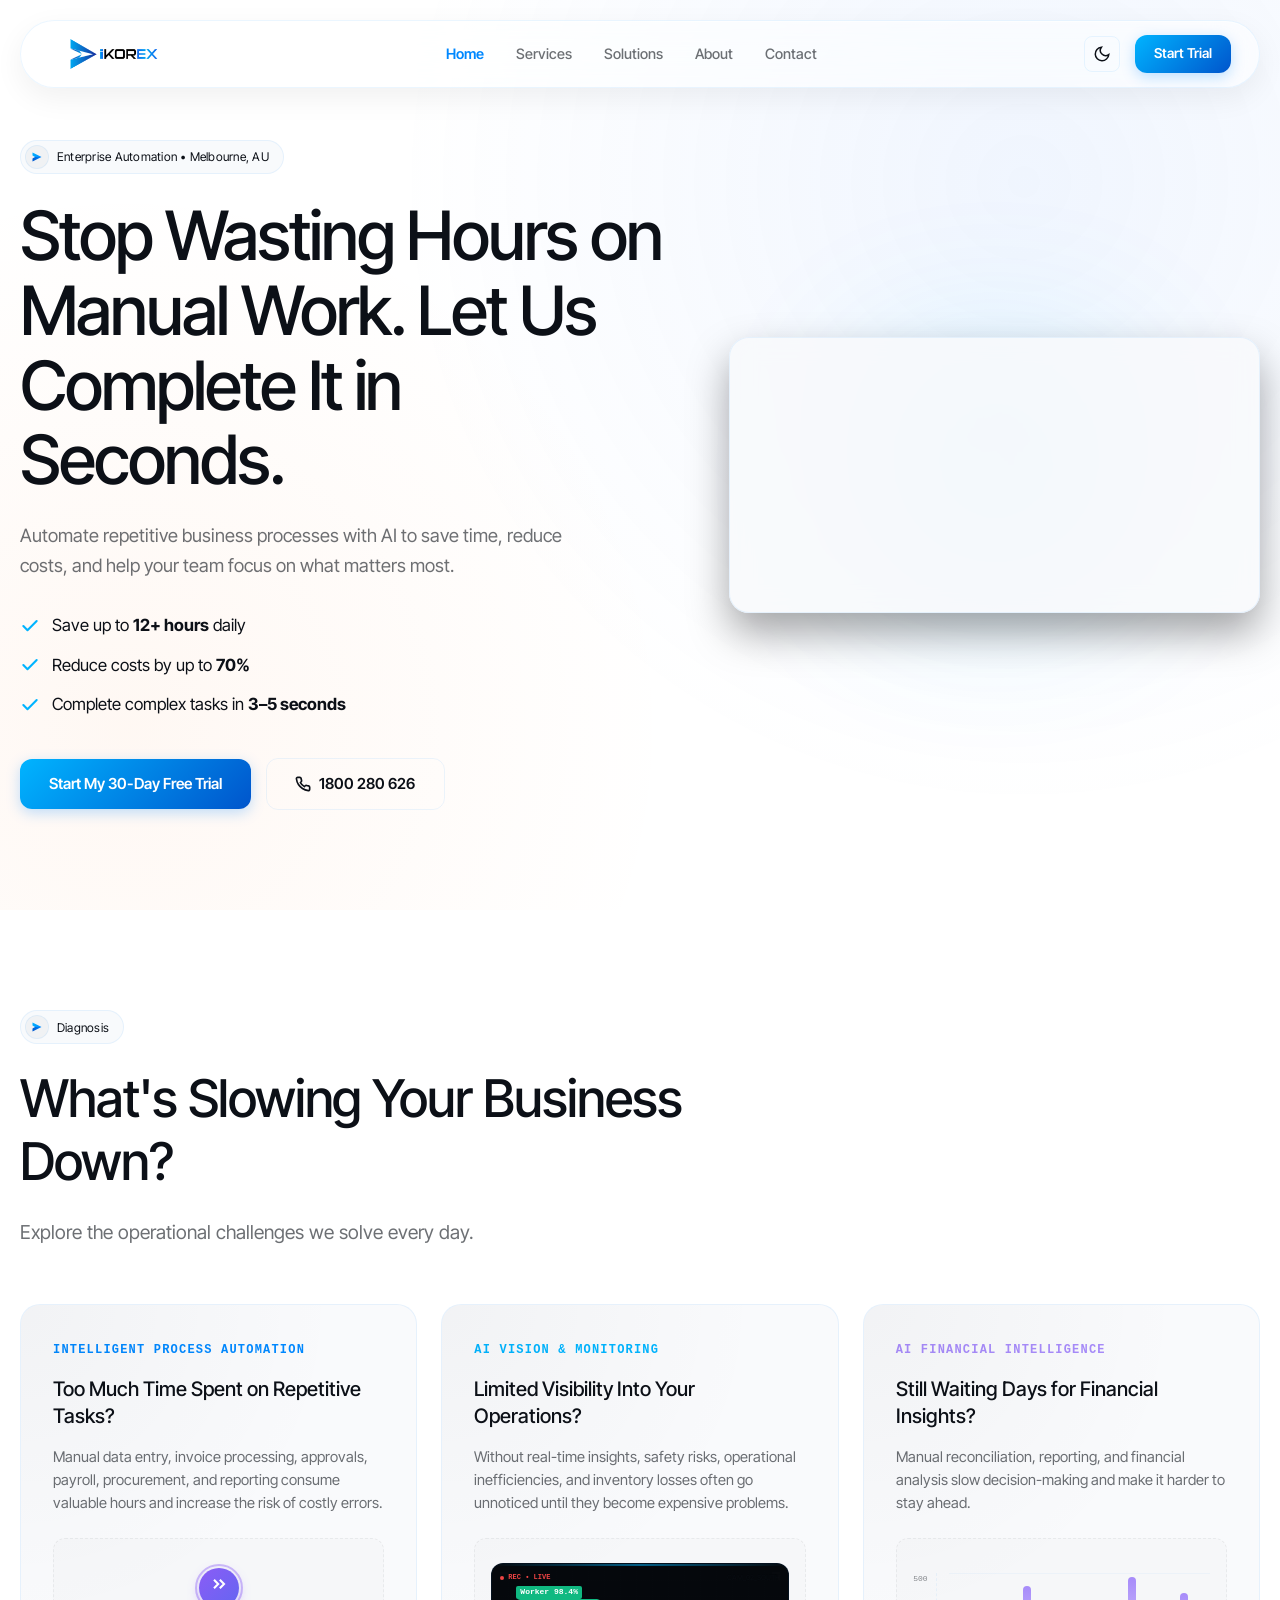
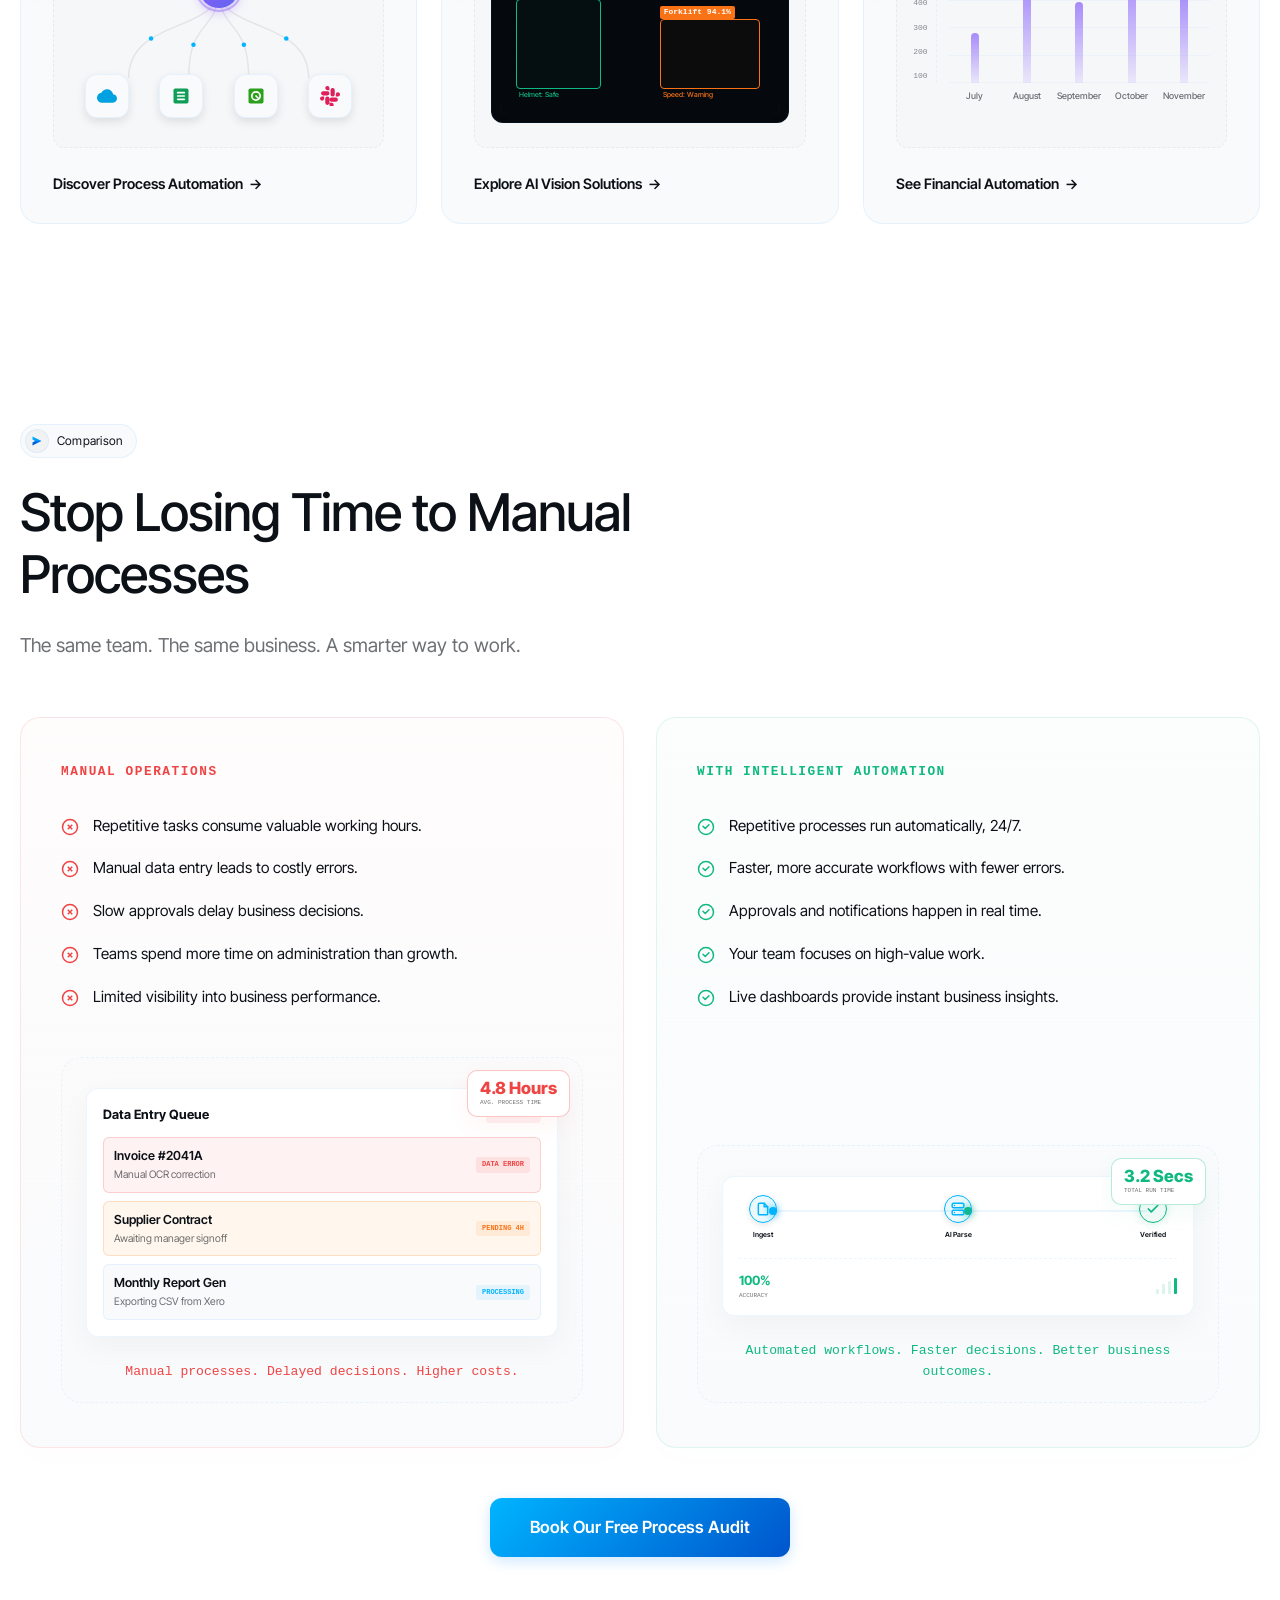
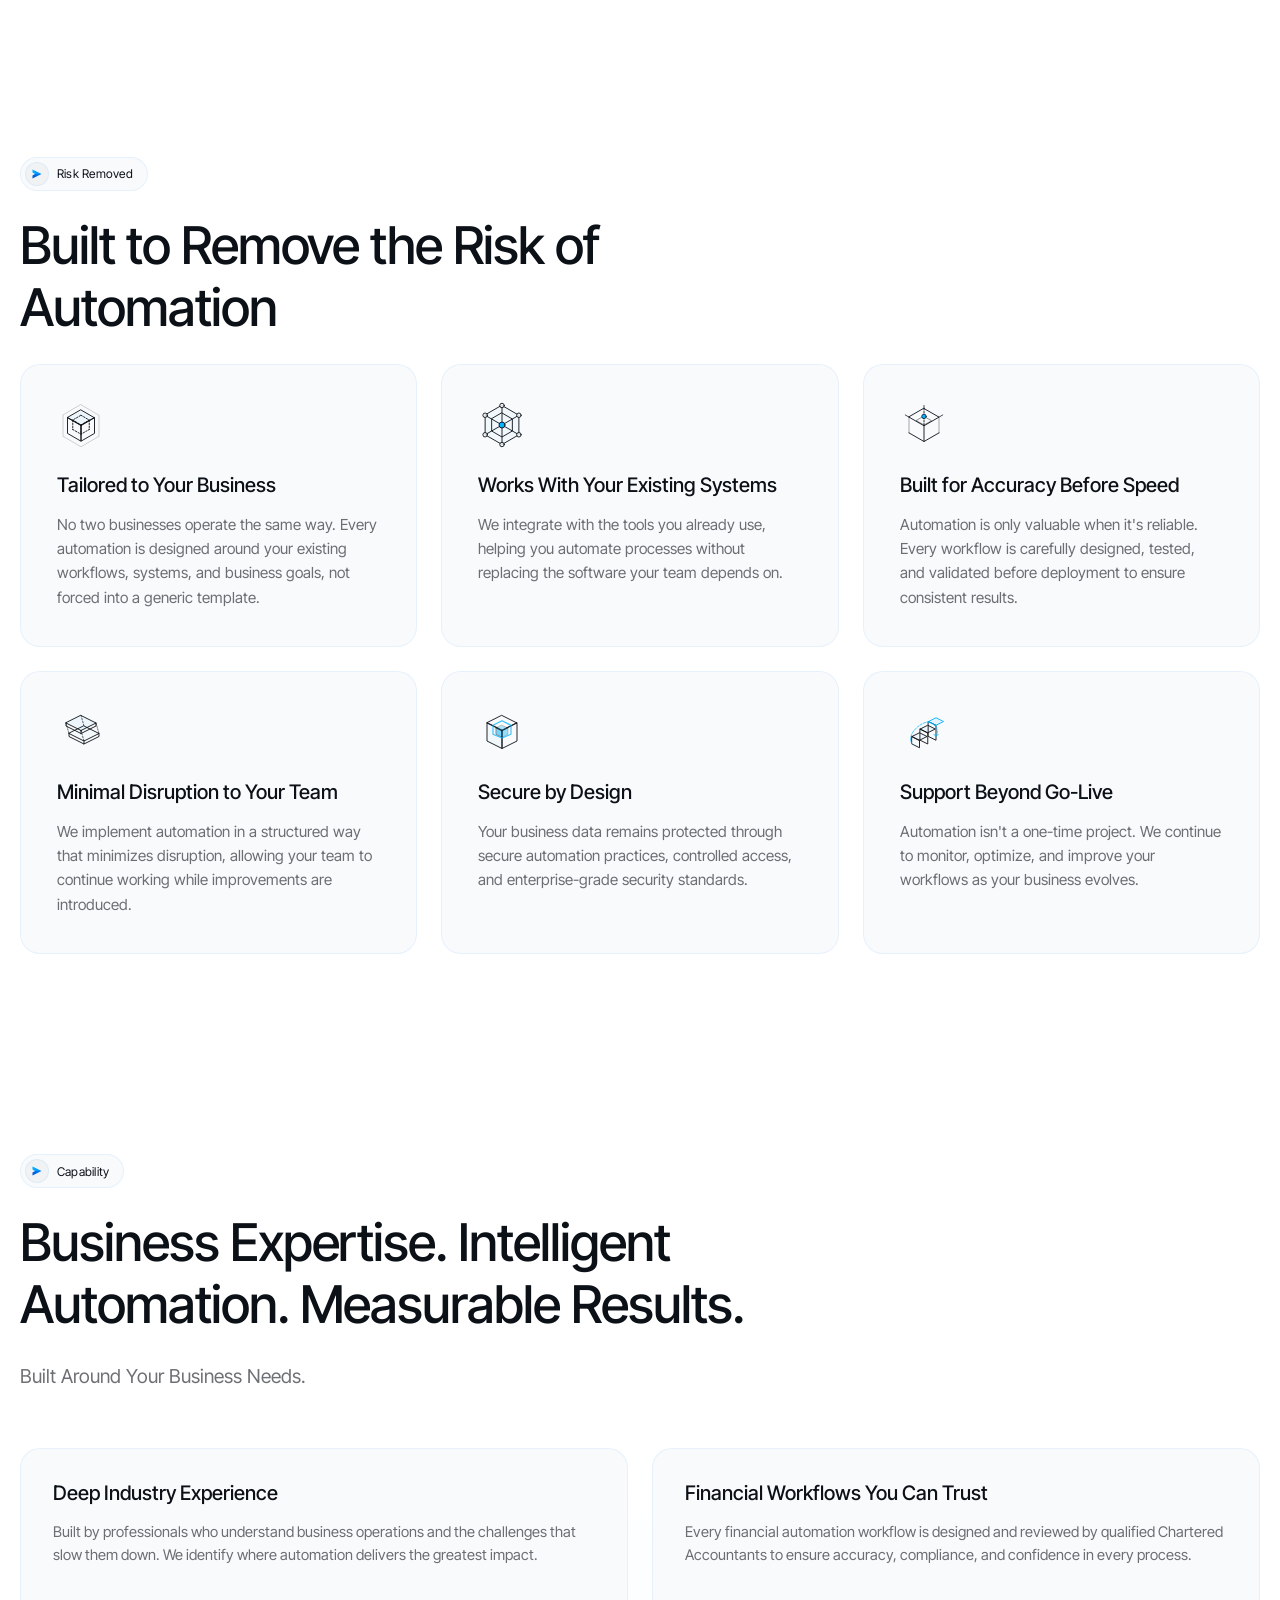
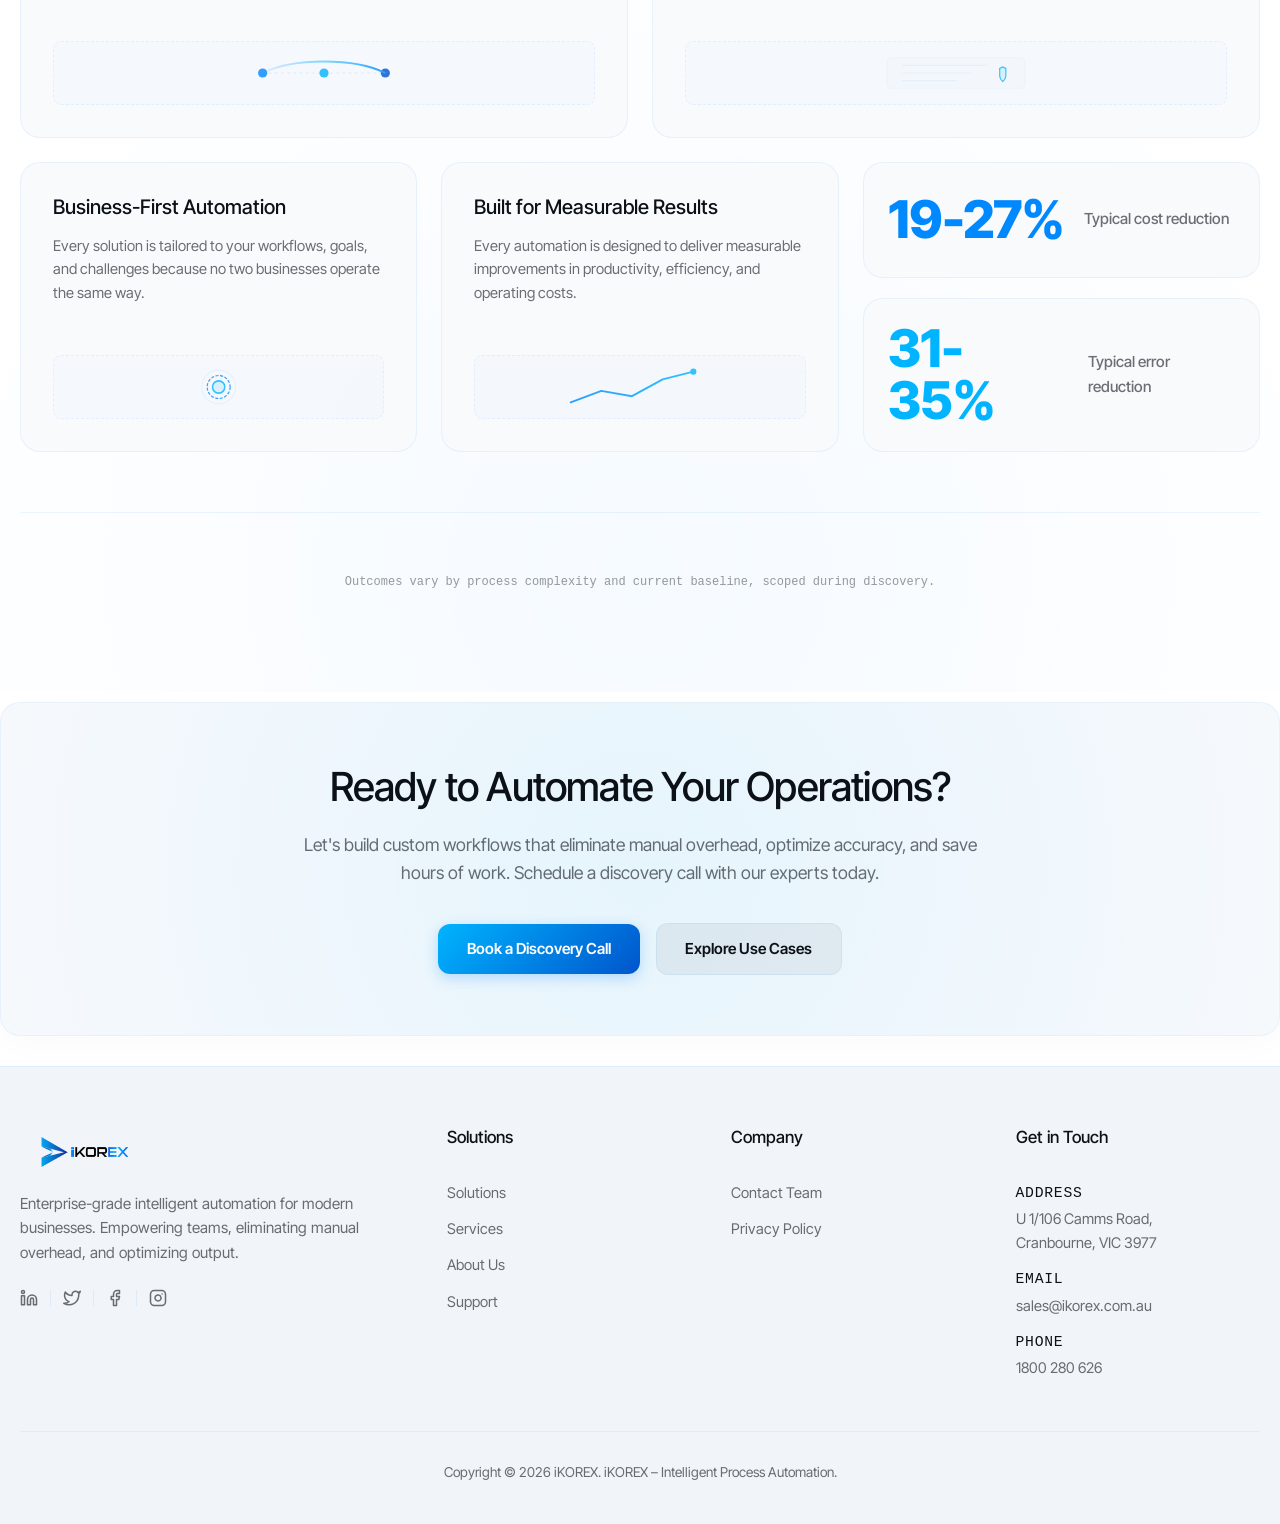
==== commit cdb8701a: "Update preloader to use logo_stacked.png image instead of inline vector markup" ====
--- a/index.html
+++ b/index.html
@@ -36,25 +36,7 @@
   <!-- Preloader -->
   <div id="preloader">
     <div class="loader-content">
-      <div class="loader-logo-wrap">
-        <svg viewBox="0 0 24 24" fill="none" class="loader-logo-symbol">
-          <defs>
-            <linearGradient id="loader-symbol-grad-top" x1="3" y1="3" x2="21" y2="12" gradientUnits="userSpaceOnUse">
-              <stop offset="0%" stop-color="#00b4ff"/>
-              <stop offset="100%" stop-color="#0088ff"/>
-            </linearGradient>
-            <linearGradient id="loader-symbol-grad-bottom" x1="3" y1="21" x2="21" y2="12" gradientUnits="userSpaceOnUse">
-              <stop offset="0%" stop-color="#0055cc"/>
-              <stop offset="100%" stop-color="#0088ff"/>
-            </linearGradient>
-          </defs>
-          <path d="M3 3 L21 12 L8 12 L3 9 Z" fill="url(#loader-symbol-grad-top)"/>
-          <path d="M3 21 L21 12 L8 12 L3 15 Z" fill="url(#loader-symbol-grad-bottom)"/>
-        </svg>
-        <div class="loader-logo-text">
-          <span class="text-i">i</span><span class="text-ko">KO</span><span class="text-rex">REX</span>
-        </div>
-      </div>
+      <img src="logo_stacked.png" alt="iKOREX Logo" class="loader-logo-img">
       <div class="loader-progress-bar">
         <div class="loader-progress-line"></div>
       </div>
--- a/style.css
+++ b/style.css
@@ -3376,43 +3376,12 @@
   gap: 32px;
 }
 
-.loader-logo-wrap {
-  display: flex;
-  flex-direction: column;
-  align-items: center;
-  gap: 16px;
-}
-
-.loader-logo-symbol {
-  width: 90px;
-  height: 90px;
-  animation: loader-symbol-pulse 2.2s ease-in-out infinite;
-  filter: drop-shadow(0 0 16px rgba(0, 180, 255, 0.2));
-}
-
-.loader-logo-text {
-  font-family: var(--font-sans);
-  font-size: 2.25rem;
-  font-weight: 800;
-  letter-spacing: -0.03em;
-  line-height: 1;
-  display: flex;
-  align-items: center;
+.loader-logo-img {
+  width: 180px;
+  height: auto;
+  animation: loader-logo-pulse 2.2s ease-in-out infinite;
   user-select: none;
-}
-
-.loader-logo-text .text-i {
-  color: var(--accent-blue);
-}
-
-.loader-logo-text .text-ko {
-  color: var(--text-main);
-}
-
-.loader-logo-text .text-rex {
-  background: var(--brand-grad);
-  -webkit-background-clip: text;
-  -webkit-text-fill-color: transparent;
+  pointer-events: none;
 }
 
 .loader-progress-bar {
@@ -3435,14 +3404,14 @@
   animation: loader-progress-flow 1.8s cubic-bezier(0.65, 0.05, 0.36, 1) infinite;
 }
 
-@keyframes loader-symbol-pulse {
+@keyframes loader-logo-pulse {
   0%, 100% {
-    transform: scale(0.96);
-    filter: drop-shadow(0 0 12px rgba(0, 180, 255, 0.15));
+    transform: scale(0.97);
+    filter: drop-shadow(0 0 8px rgba(0, 180, 255, 0.05));
   }
   50% {
-    transform: scale(1.04);
-    filter: drop-shadow(0 0 24px rgba(0, 180, 255, 0.35));
+    transform: scale(1.03);
+    filter: drop-shadow(0 0 20px rgba(0, 180, 255, 0.2));
   }
 }
 
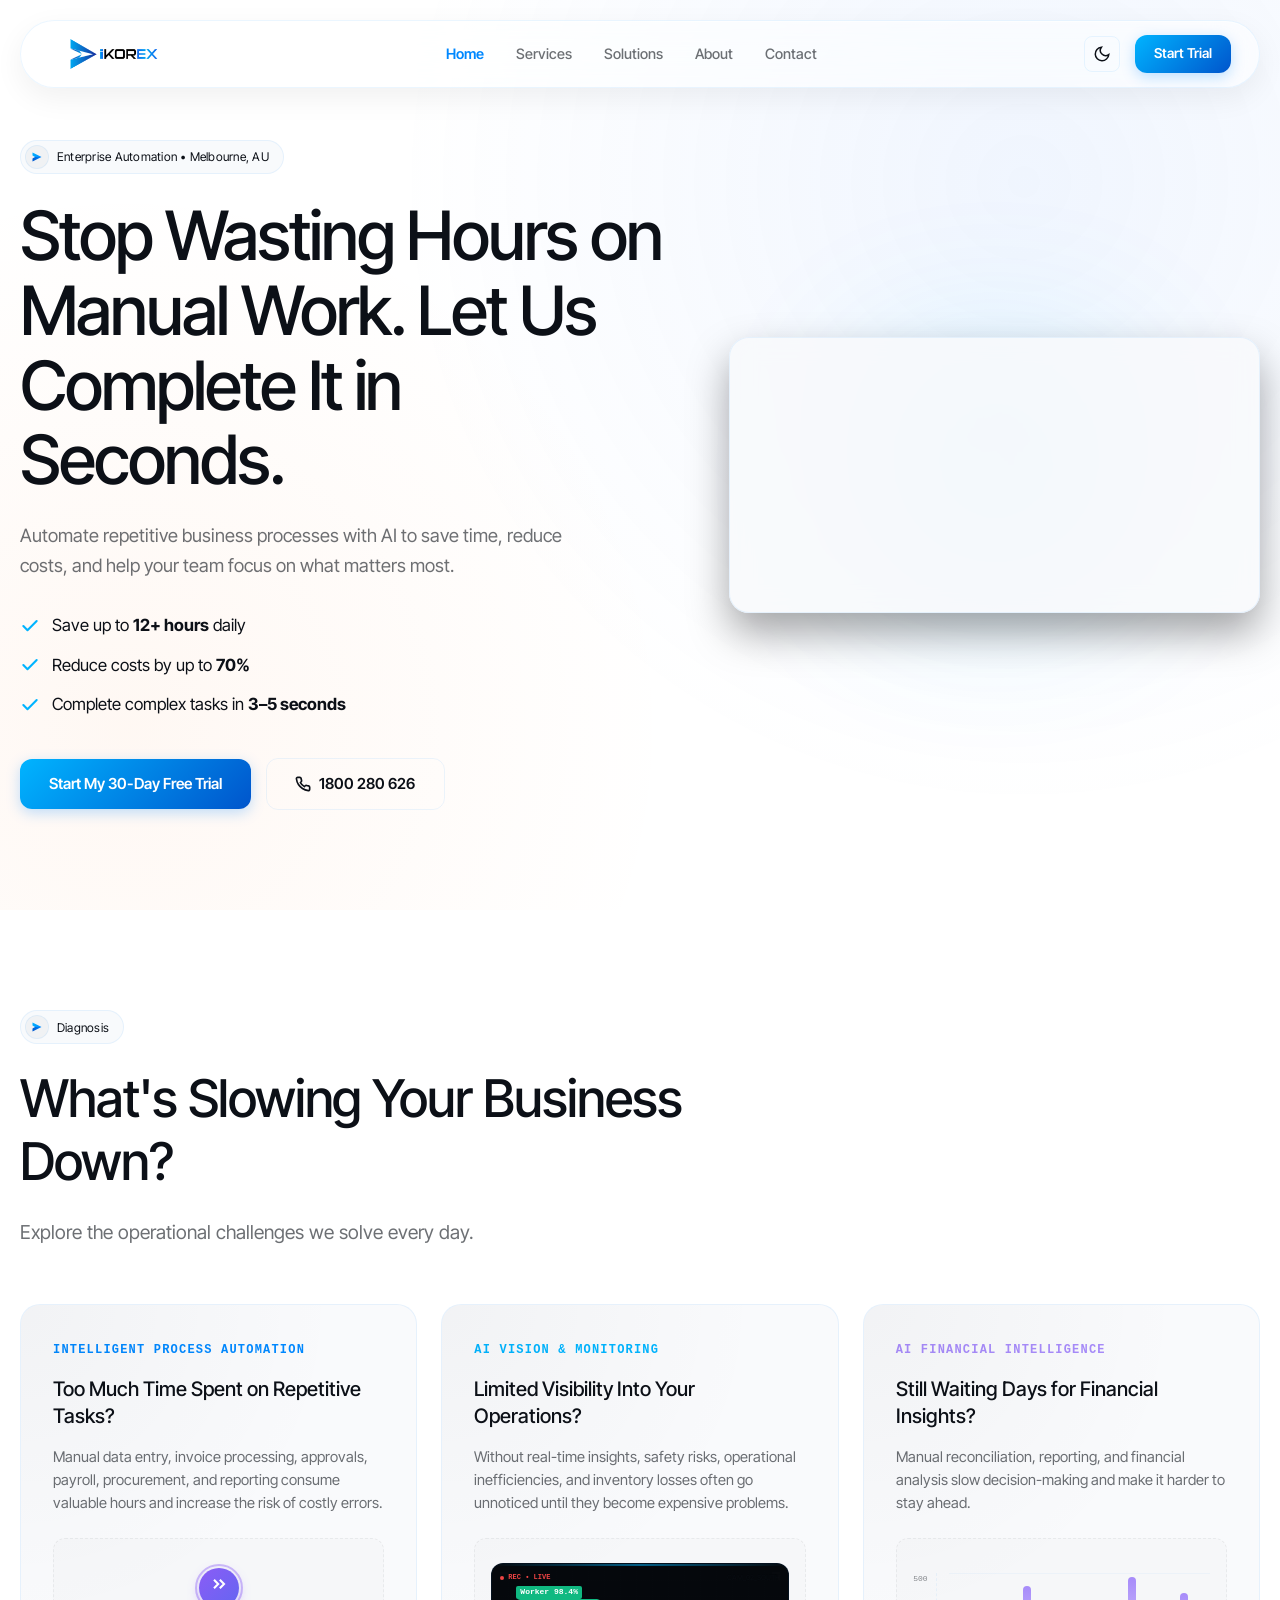
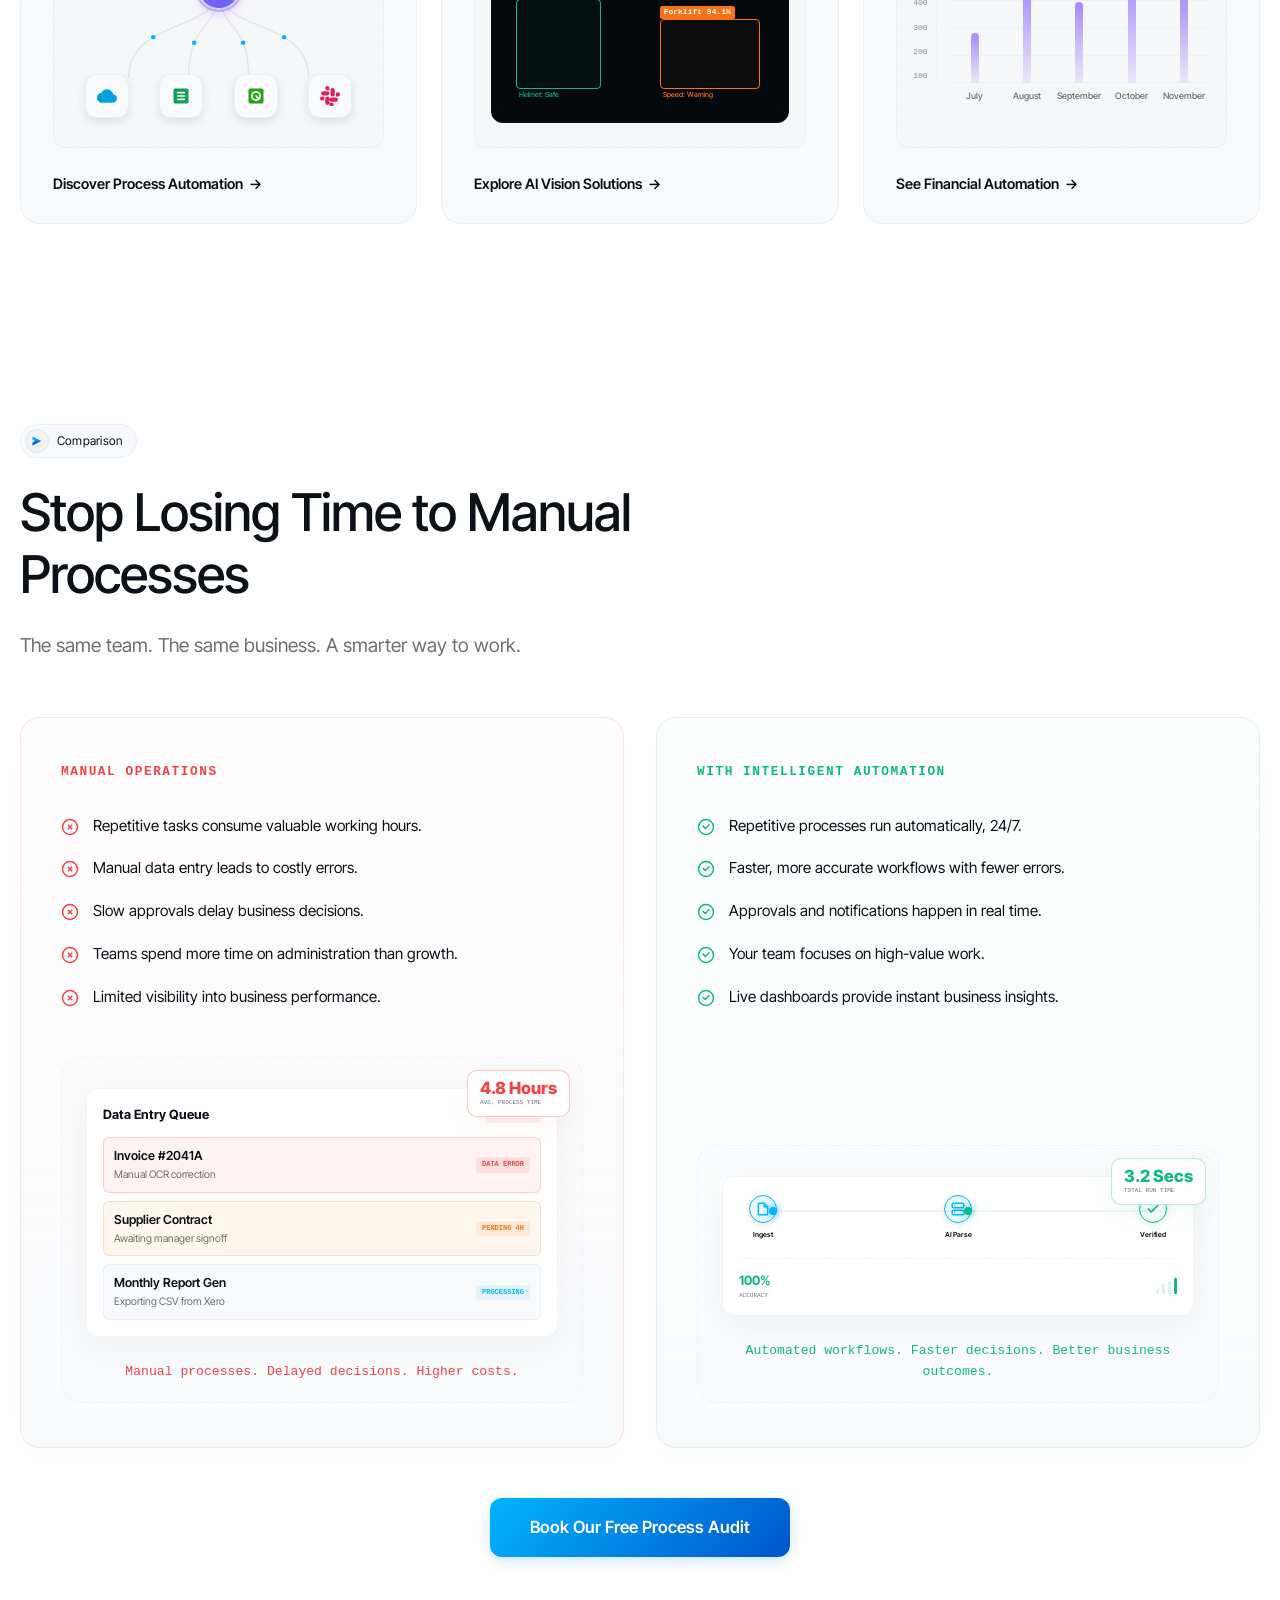
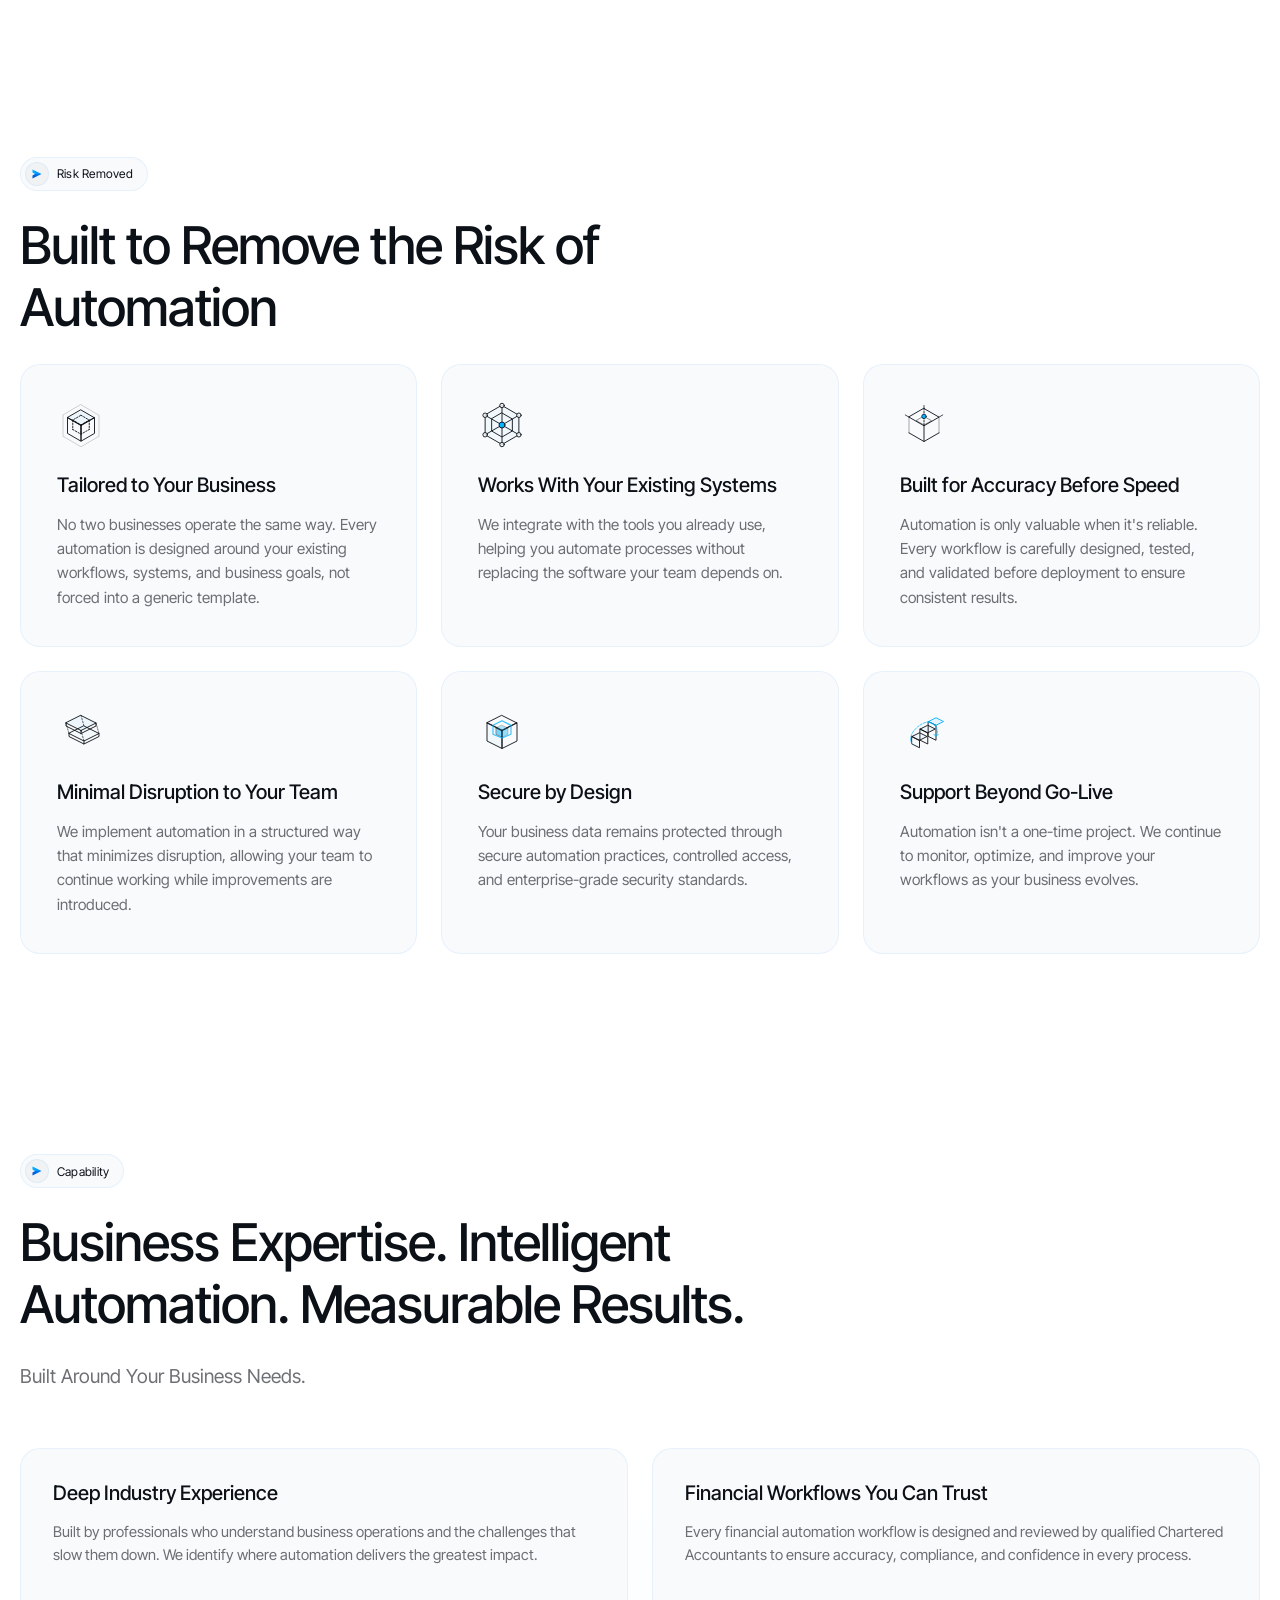
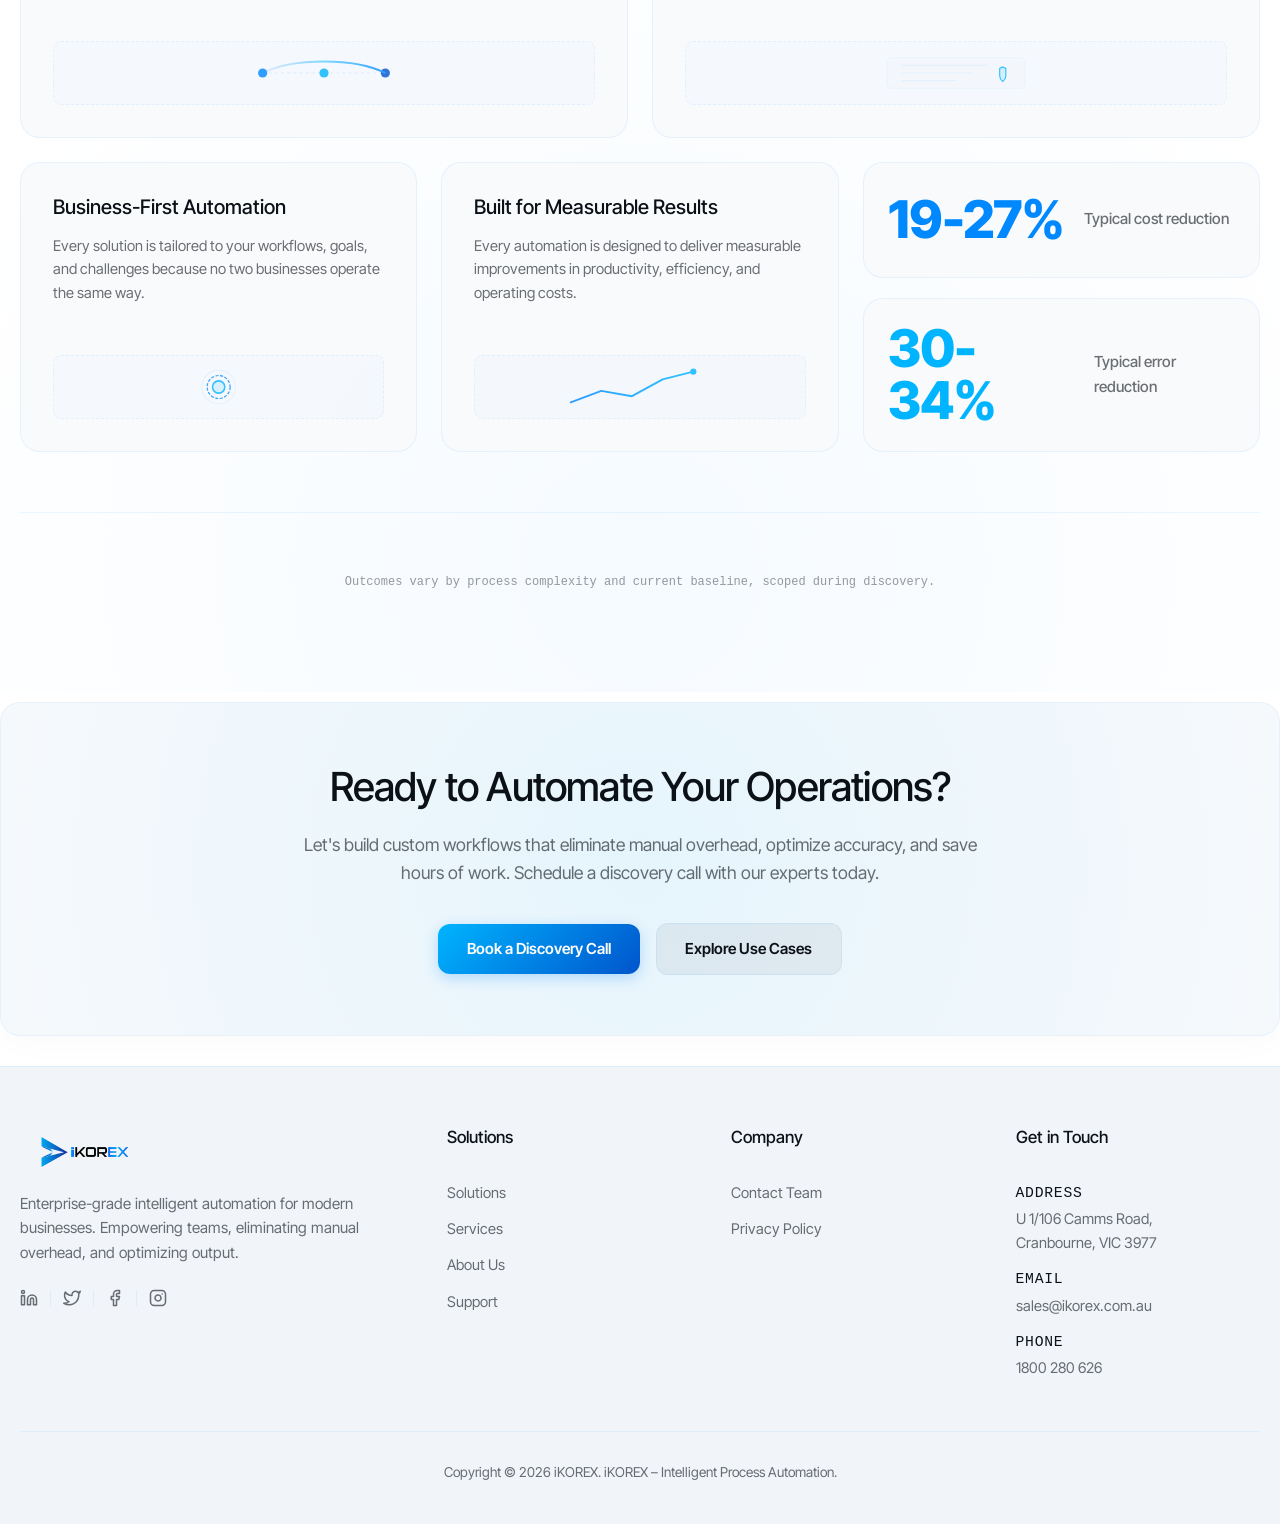
==== commit ec5ec785: "Link navbar logo in index.html to index.html instead of a placeholder hash" ====
--- a/index.html
+++ b/index.html
@@ -46,7 +46,7 @@
   <!-- Navigation Bar -->
   <header class="navbar">
     <div class="navbar-container">
-      <a href="#" class="logo">
+      <a href="index.html" class="logo">
         <img class="logo-img" src="logo.png" alt="iKOREX Logo">
       </a>
       <nav class="nav-links">
--- a/style.css
+++ b/style.css
@@ -3043,7 +3043,19 @@
   }
   
   .nav-cta {
+    display: flex;
+    margin-left: auto;
+    margin-right: 16px;
+    gap: 0;
+  }
+  
+  .nav-cta .btn {
     display: none;
+  }
+
+  .logo-img {
+    height: 90px;
+    margin: -25px 0;
   }
   
   .mobile-menu-btn {
@@ -3114,6 +3126,23 @@
   .founder-row-item .avatar-ring-wrapper {
     width: 60px;
     height: 60px;
+  }
+
+  .map-container {
+    height: 300px;
+  }
+}
+
+@media (max-width: 500px) {
+  .founder-row-item {
+    flex-direction: column;
+    text-align: center;
+    align-items: center;
+    padding: 24px 16px;
+  }
+  .founder-info {
+    align-items: center;
+    text-align: center;
   }
 }
 
@@ -3358,7 +3387,7 @@
   display: flex;
   align-items: center;
   justify-content: center;
-  transition: opacity 0.5s cubic-bezier(0.16, 1, 0.3, 1), visibility 0.5s ease;
+  transition: opacity 0.8s cubic-bezier(0.16, 1, 0.3, 1), visibility 0.8s ease;
   opacity: 1;
   visibility: visible;
 }
@@ -3379,7 +3408,7 @@
 .loader-logo-img {
   width: 180px;
   height: auto;
-  animation: loader-logo-pulse 2.2s ease-in-out infinite;
+  animation: loader-logo-pulse 4.0s ease-in-out infinite;
   user-select: none;
   pointer-events: none;
 }
@@ -3401,7 +3430,7 @@
   height: 100%;
   background: var(--brand-grad);
   border-radius: 99px;
-  animation: loader-progress-flow 1.8s cubic-bezier(0.65, 0.05, 0.36, 1) infinite;
+  animation: loader-progress-flow 3.0s cubic-bezier(0.65, 0.05, 0.36, 1) infinite;
 }
 
 @keyframes loader-logo-pulse {
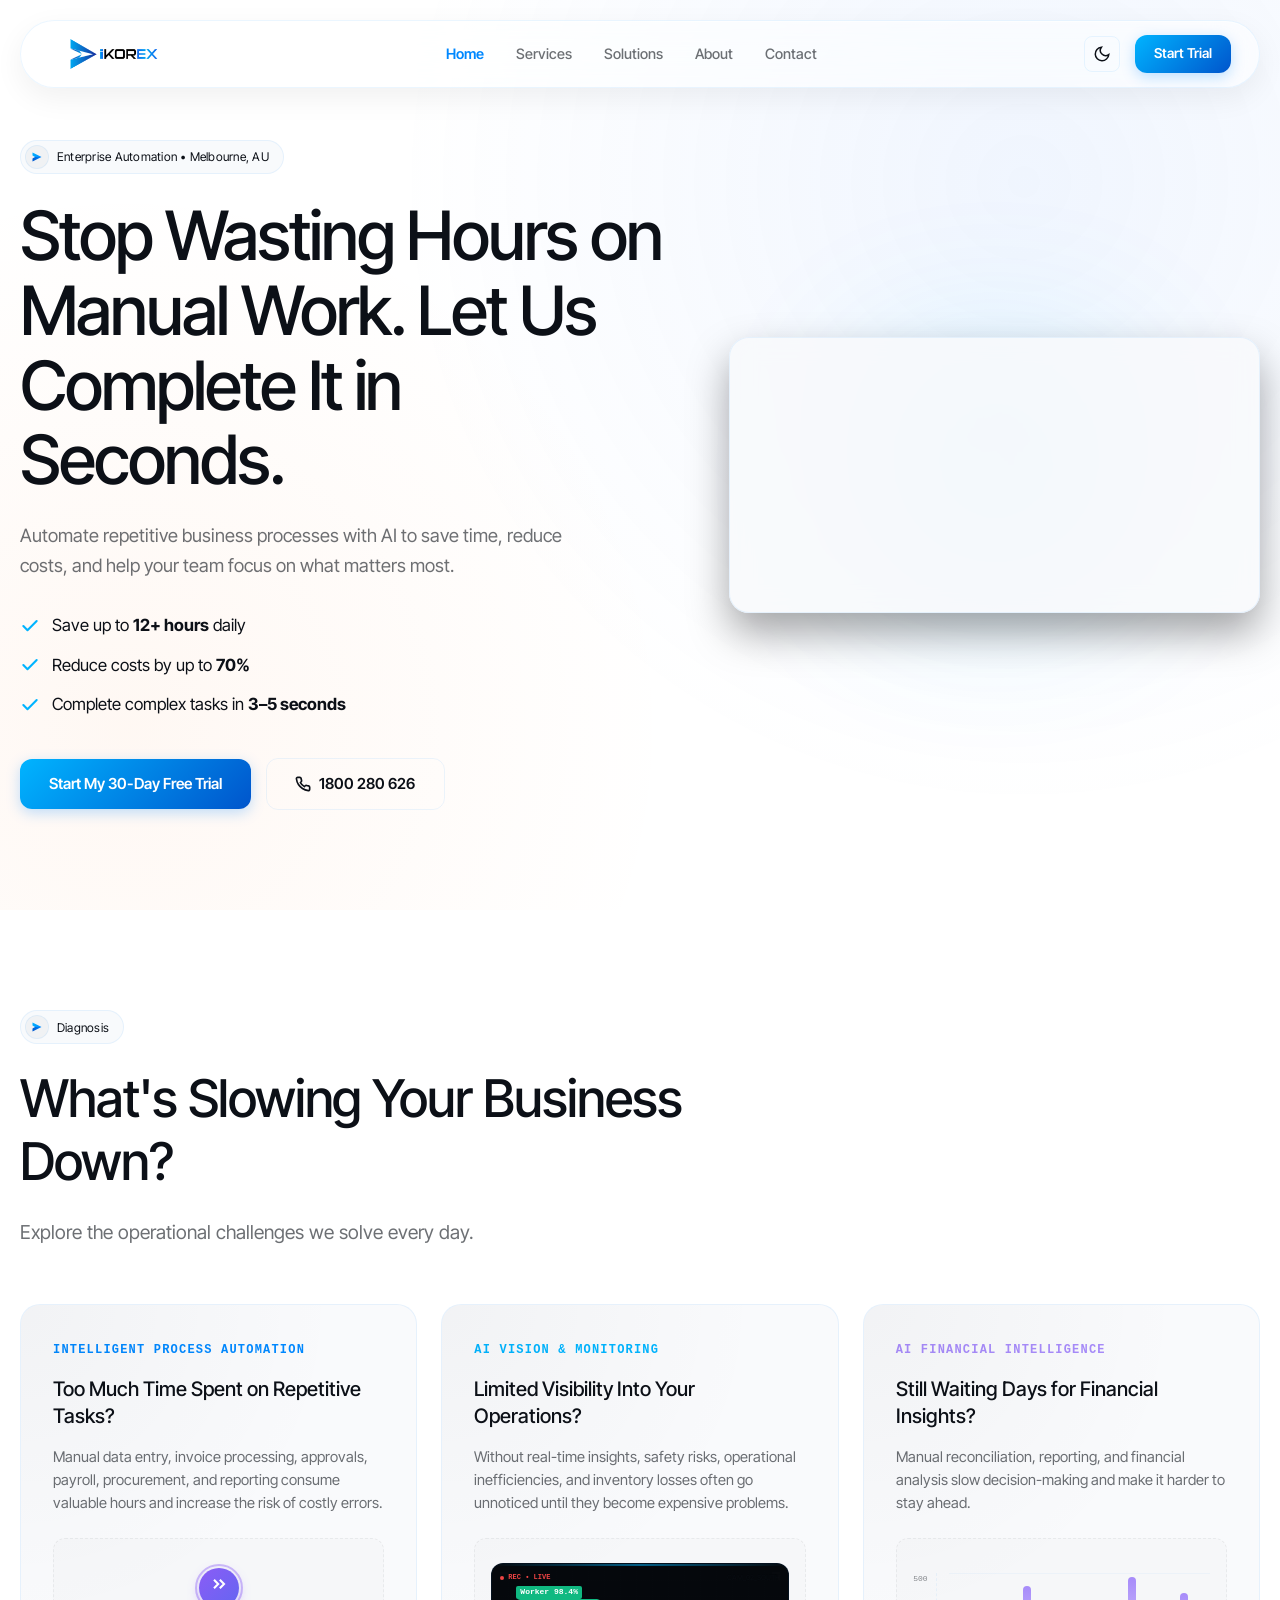
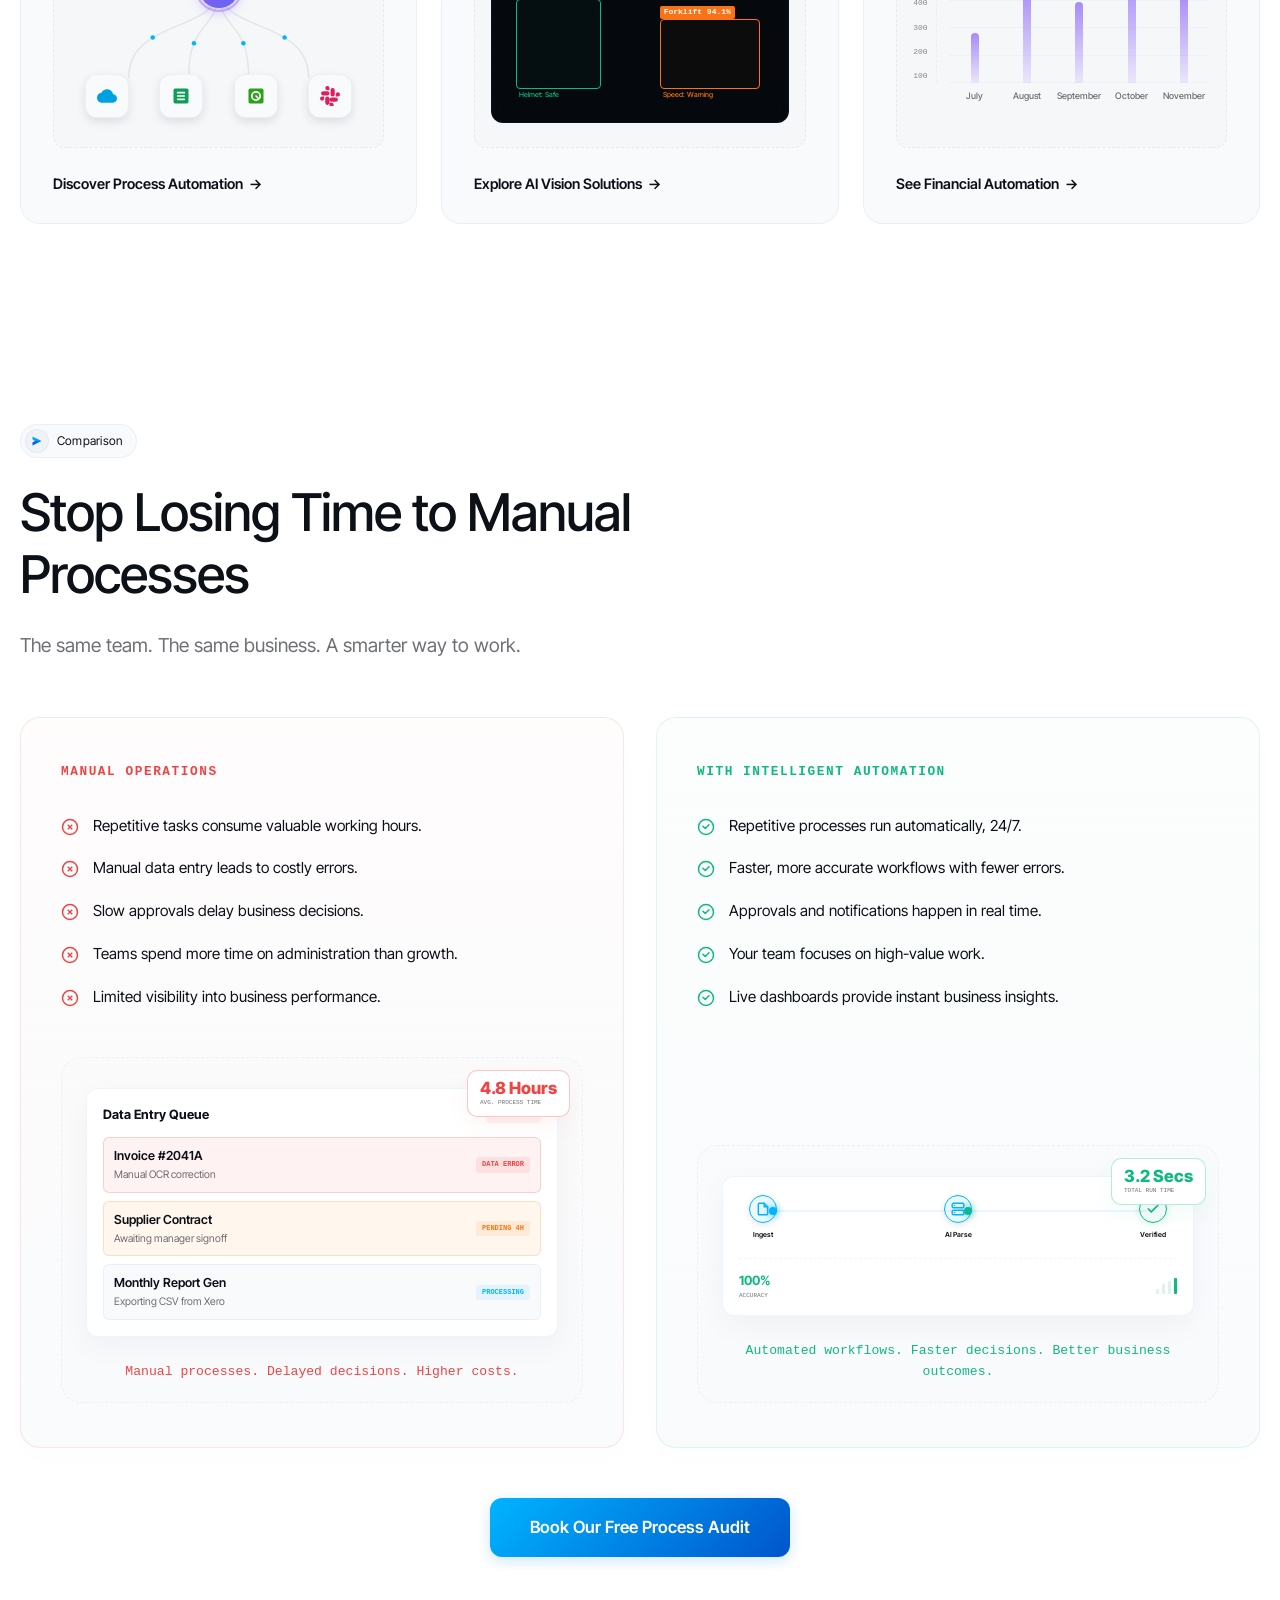
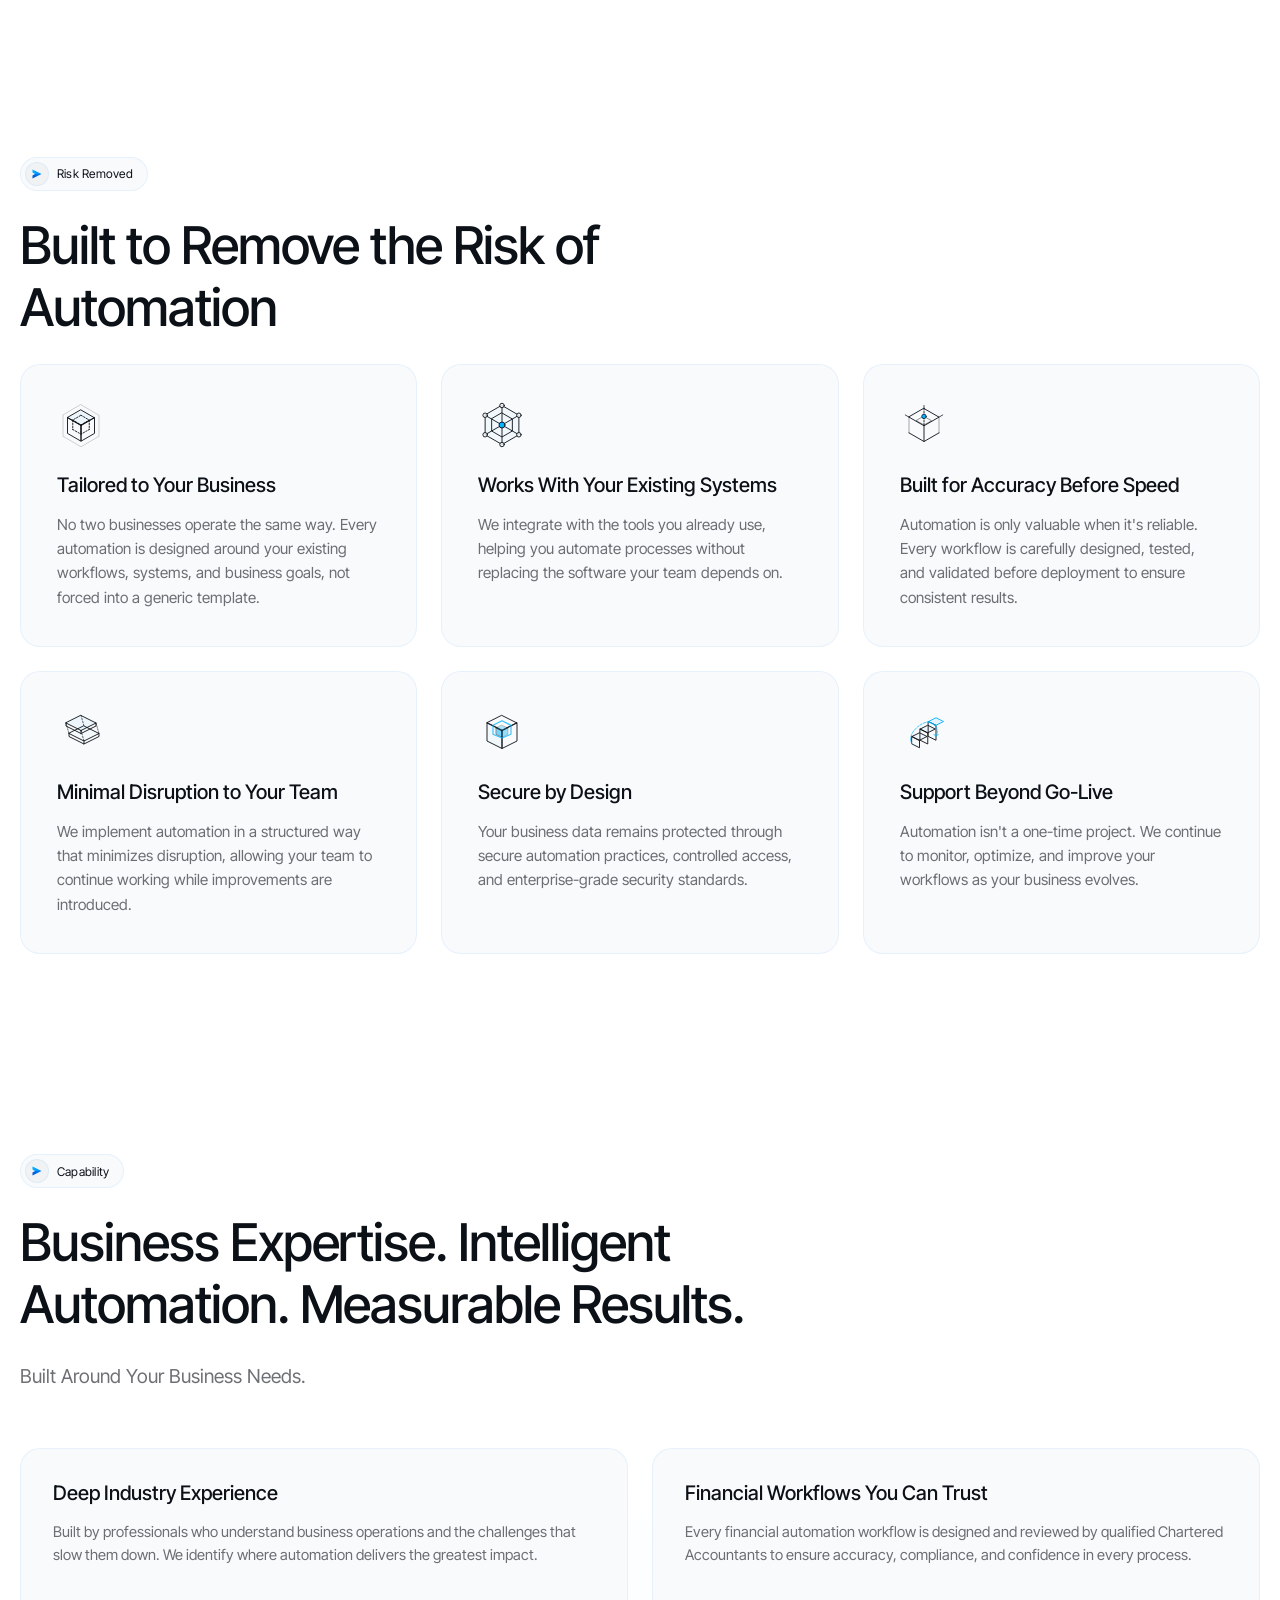
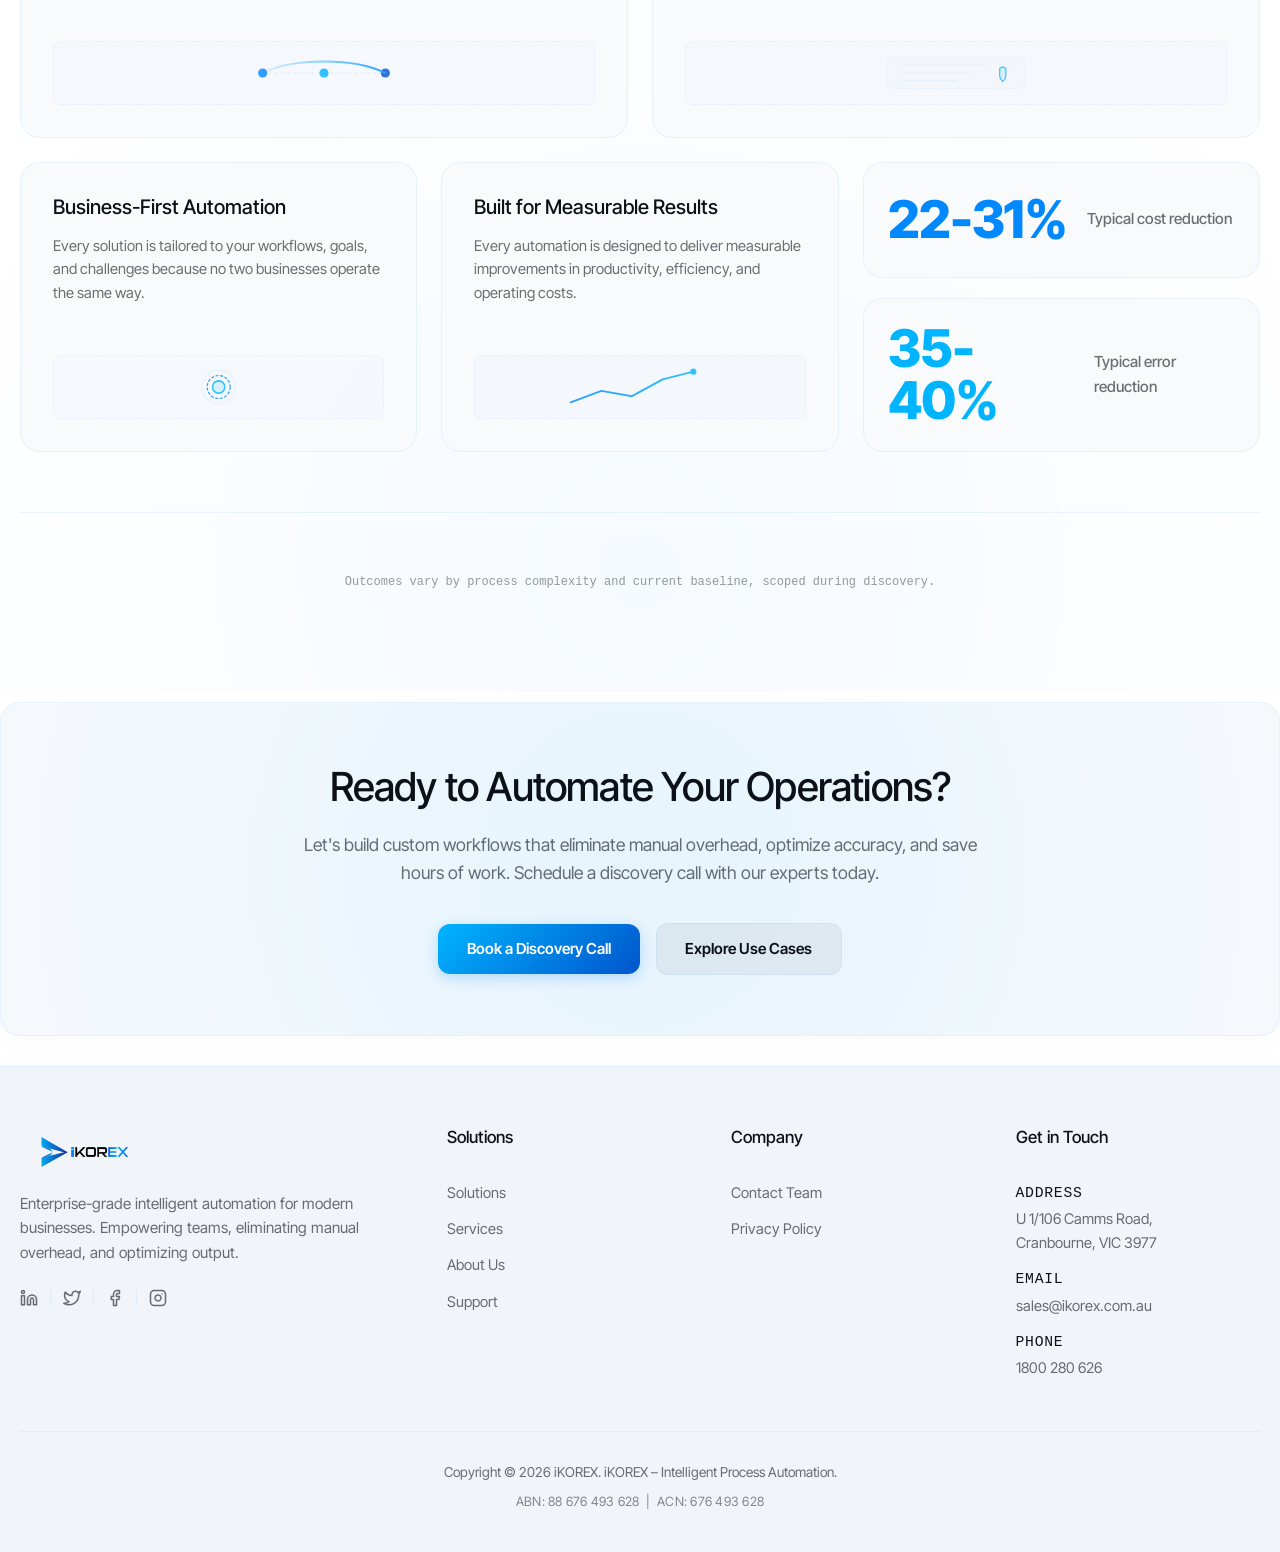
==== commit 2ddc3de0: "Add ABN and ACN to footer on all pages" ====
--- a/index.html
+++ b/index.html
@@ -983,6 +983,7 @@
     </div>
     <div class="footer-bottom section-container">
       <p>Copyright &copy; 2026 iKOREX. iKOREX &ndash; Intelligent Process Automation.</p>
+      <p style="font-size: 0.8rem; opacity: 0.8; letter-spacing: 0.02em;">ABN: 88 676 493 628 &nbsp;|&nbsp; ACN: 676 493 628</p>
     </div>
   </footer>
 
--- a/style.css
+++ b/style.css
@@ -2215,10 +2215,13 @@
   border-top: 1px solid var(--border-color);
   padding-top: 30px;
   display: flex;
+  flex-direction: column;
   justify-content: center;
   align-items: center;
+  gap: 8px;
   font-size: 0.85rem;
   color: var(--text-muted);
+  text-align: center;
 }
 
 /* Animations */
@@ -3402,7 +3405,7 @@
   display: flex;
   flex-direction: column;
   align-items: center;
-  gap: 32px;
+  gap: 12px;
 }
 
 .loader-logo-img {
@@ -3420,6 +3423,7 @@
   border-radius: 99px;
   overflow: hidden;
   position: relative;
+  margin-top: -35px;
 }
 
 .loader-progress-line {
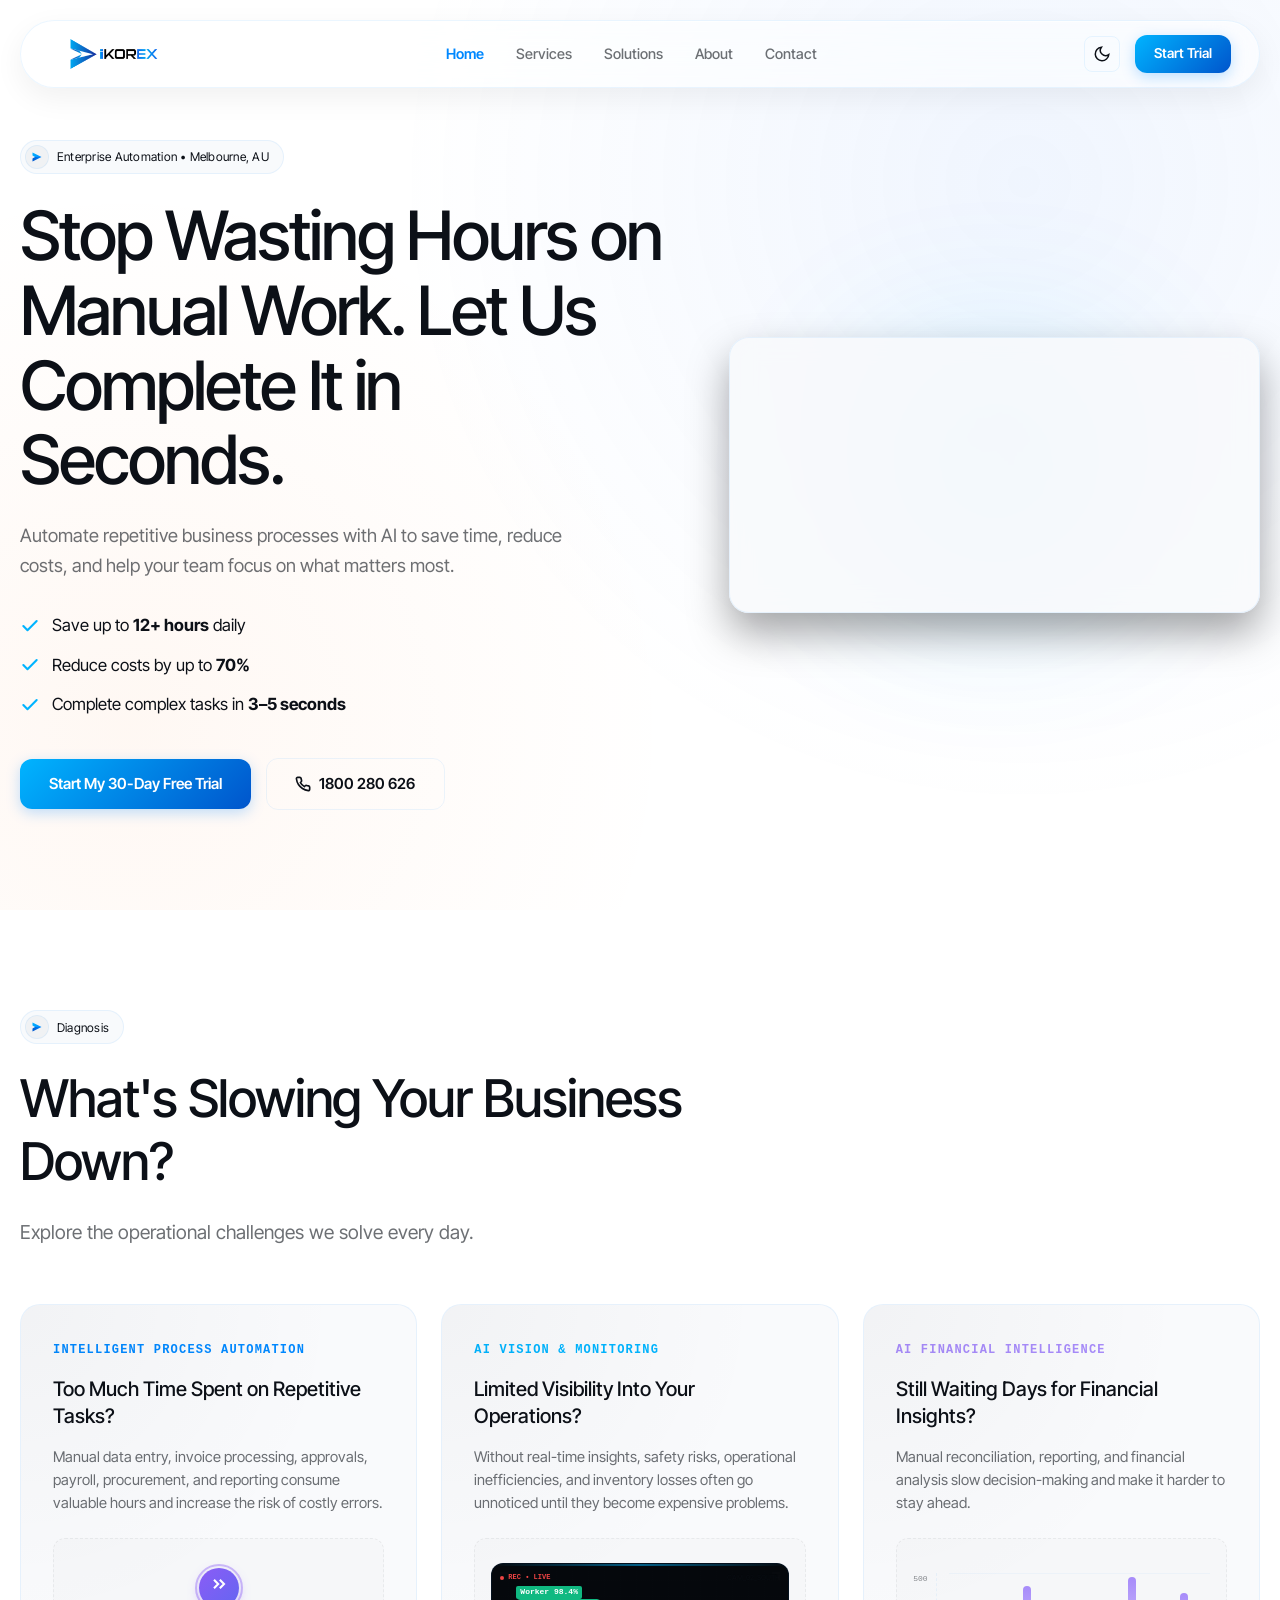
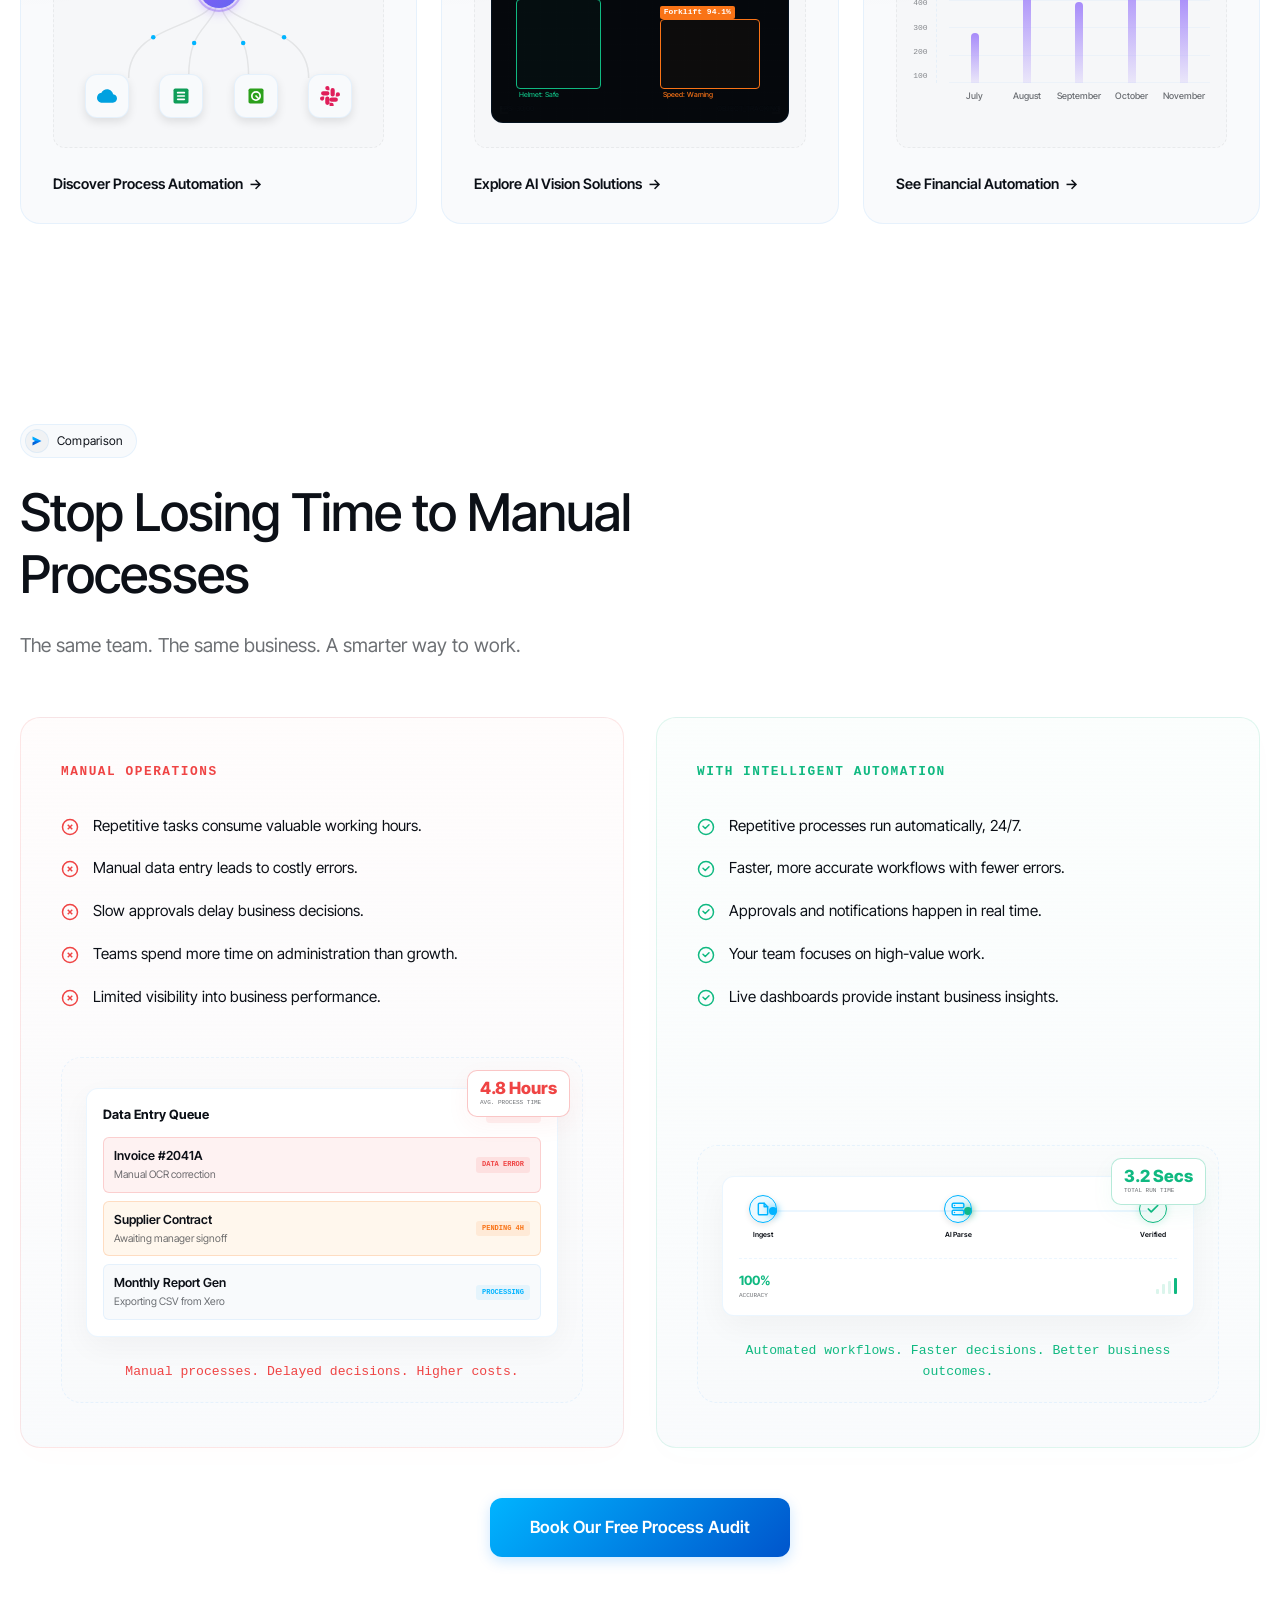
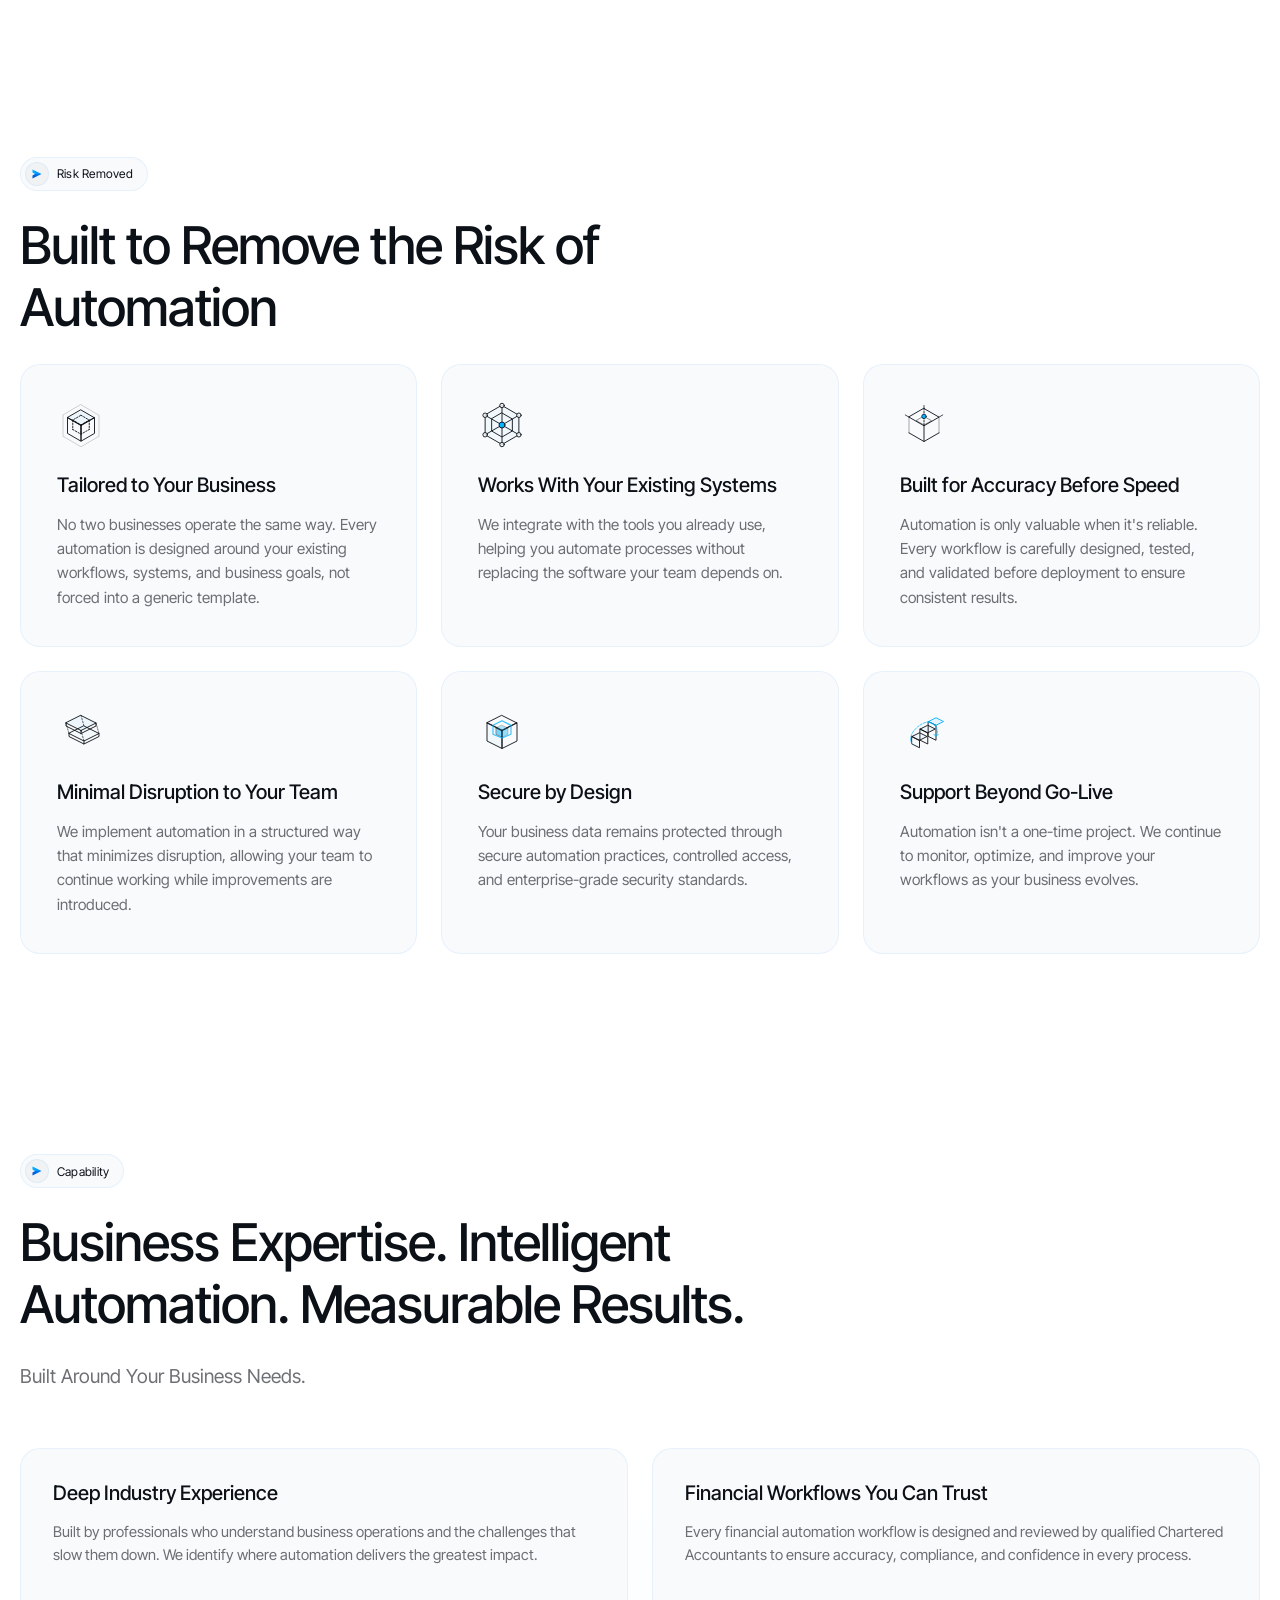
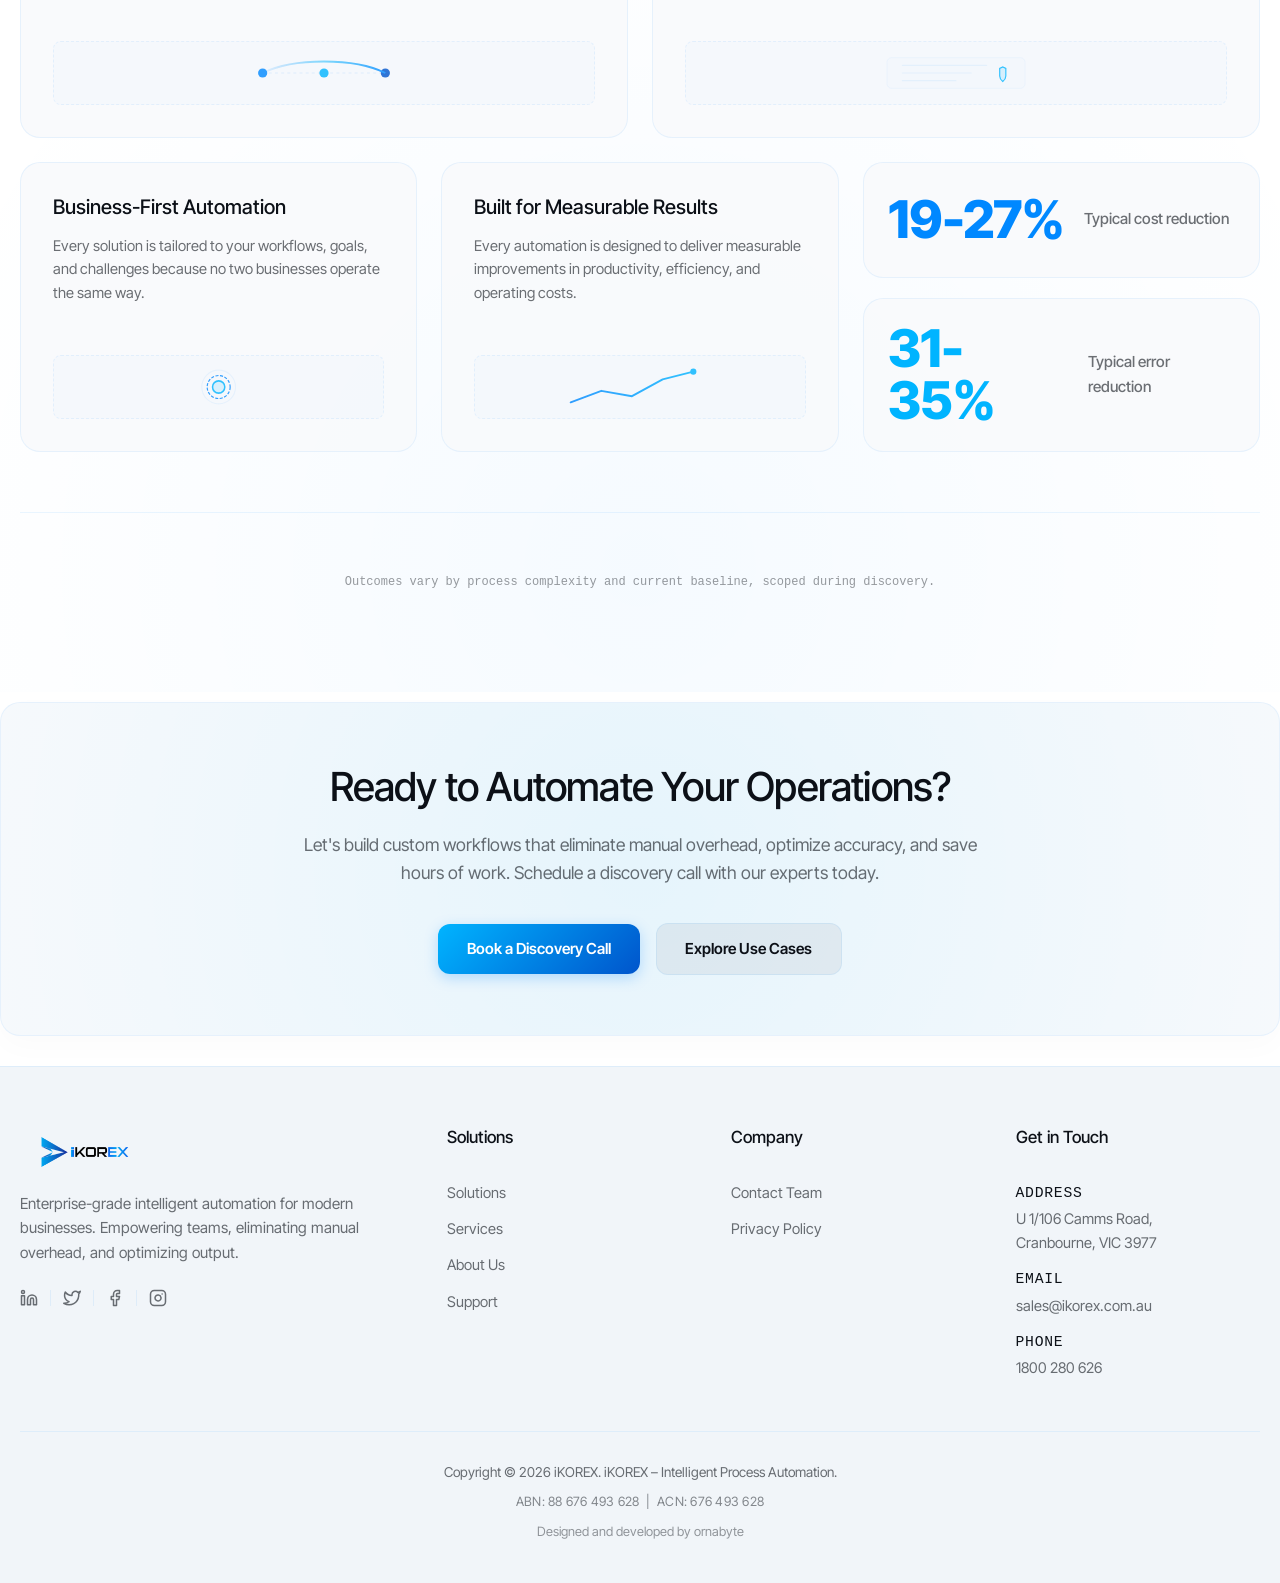
==== commit 71b13da9: "Add development credit to footer on all pages" ====
--- a/index.html
+++ b/index.html
@@ -984,6 +984,7 @@
     <div class="footer-bottom section-container">
       <p>Copyright &copy; 2026 iKOREX. iKOREX &ndash; Intelligent Process Automation.</p>
       <p style="font-size: 0.8rem; opacity: 0.8; letter-spacing: 0.02em;">ABN: 88 676 493 628 &nbsp;|&nbsp; ACN: 676 493 628</p>
+      <p style="font-size: 0.8rem; opacity: 0.7; margin-top: 2px;">Designed and developed by ornabyte</p>
     </div>
   </footer>
 
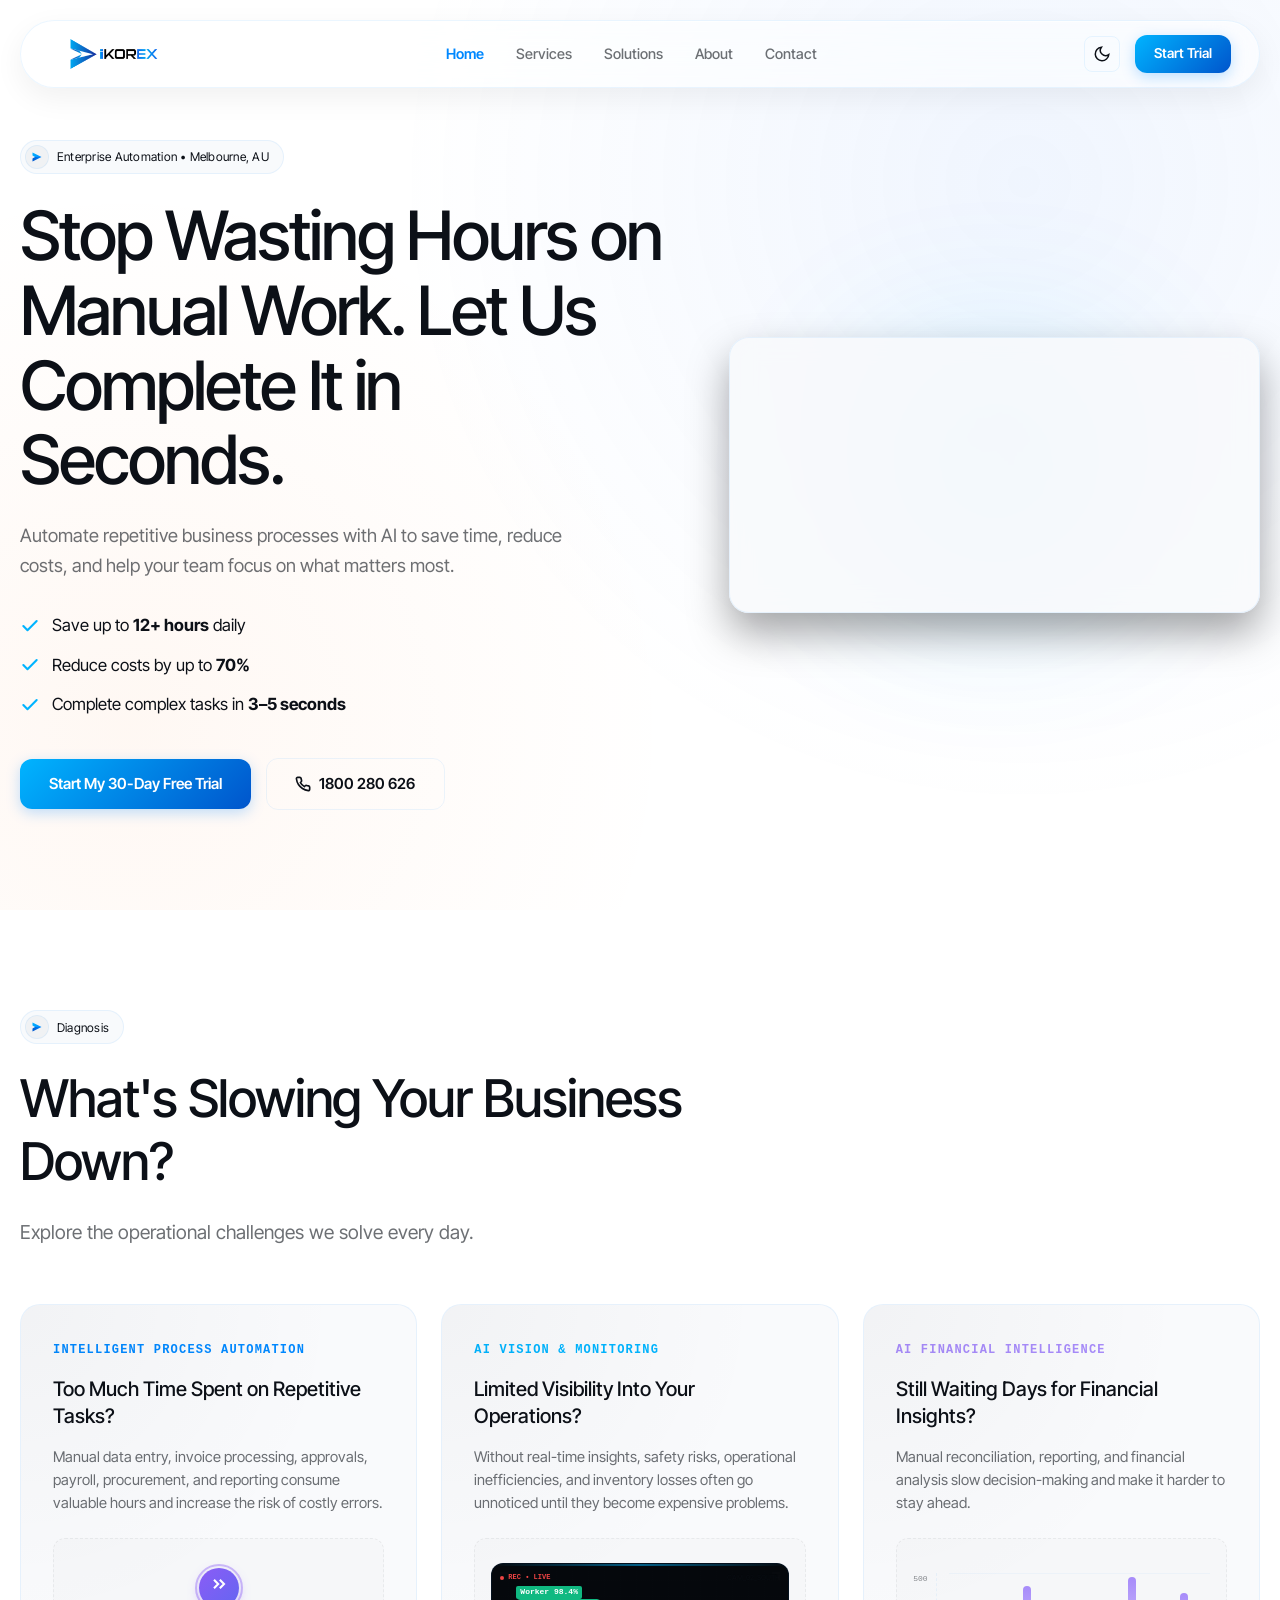
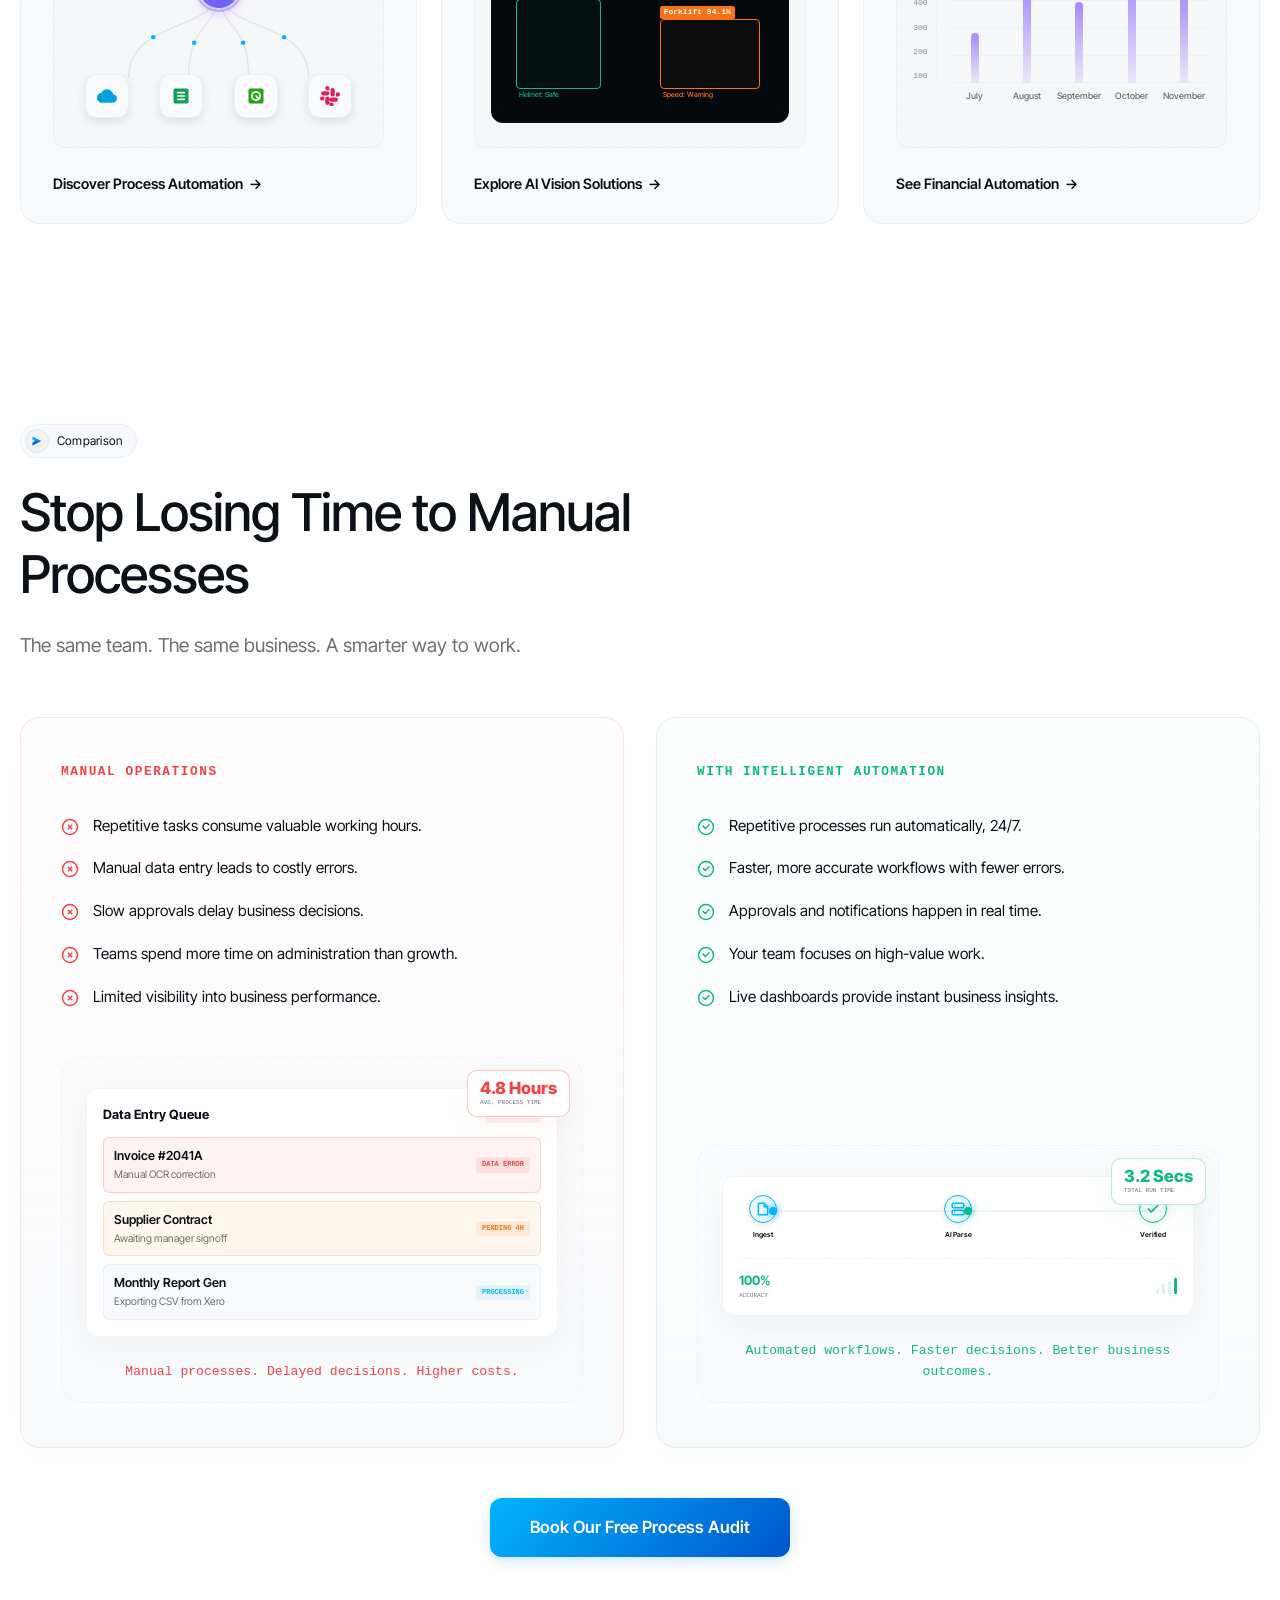
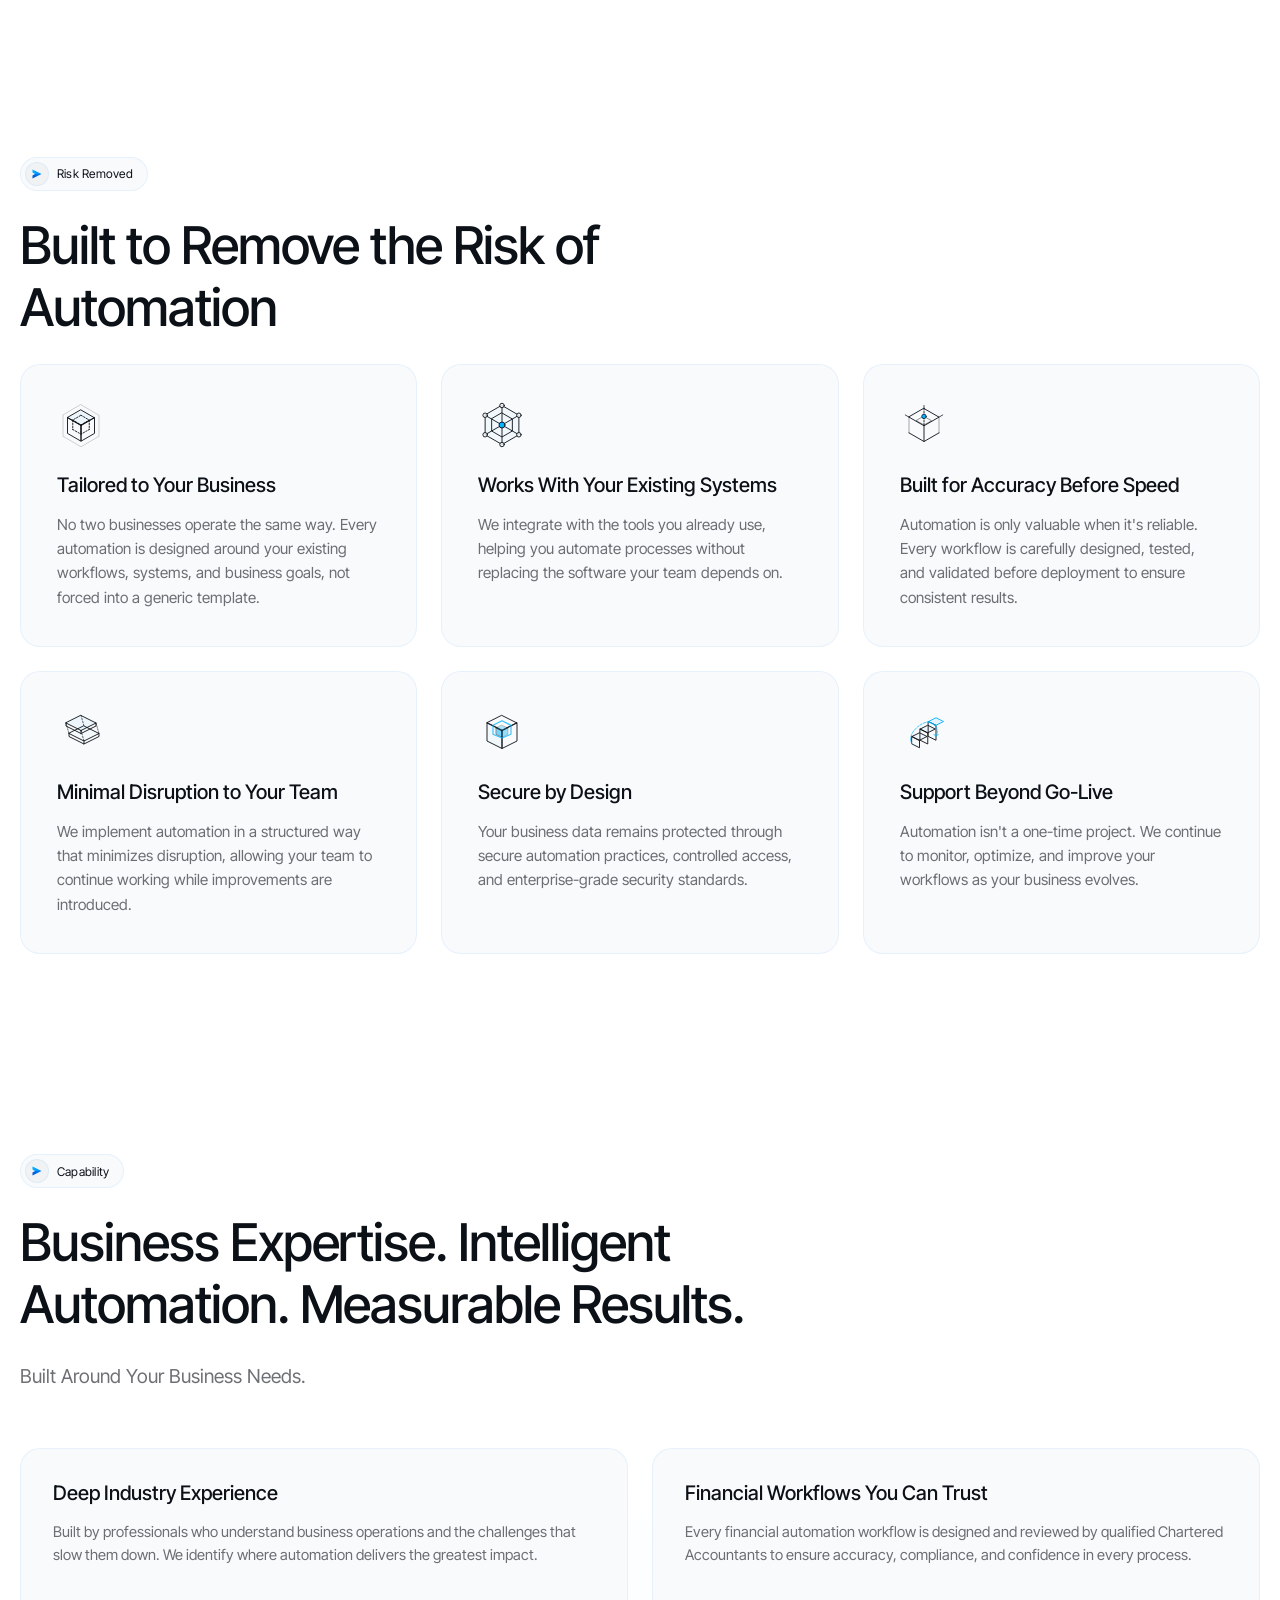
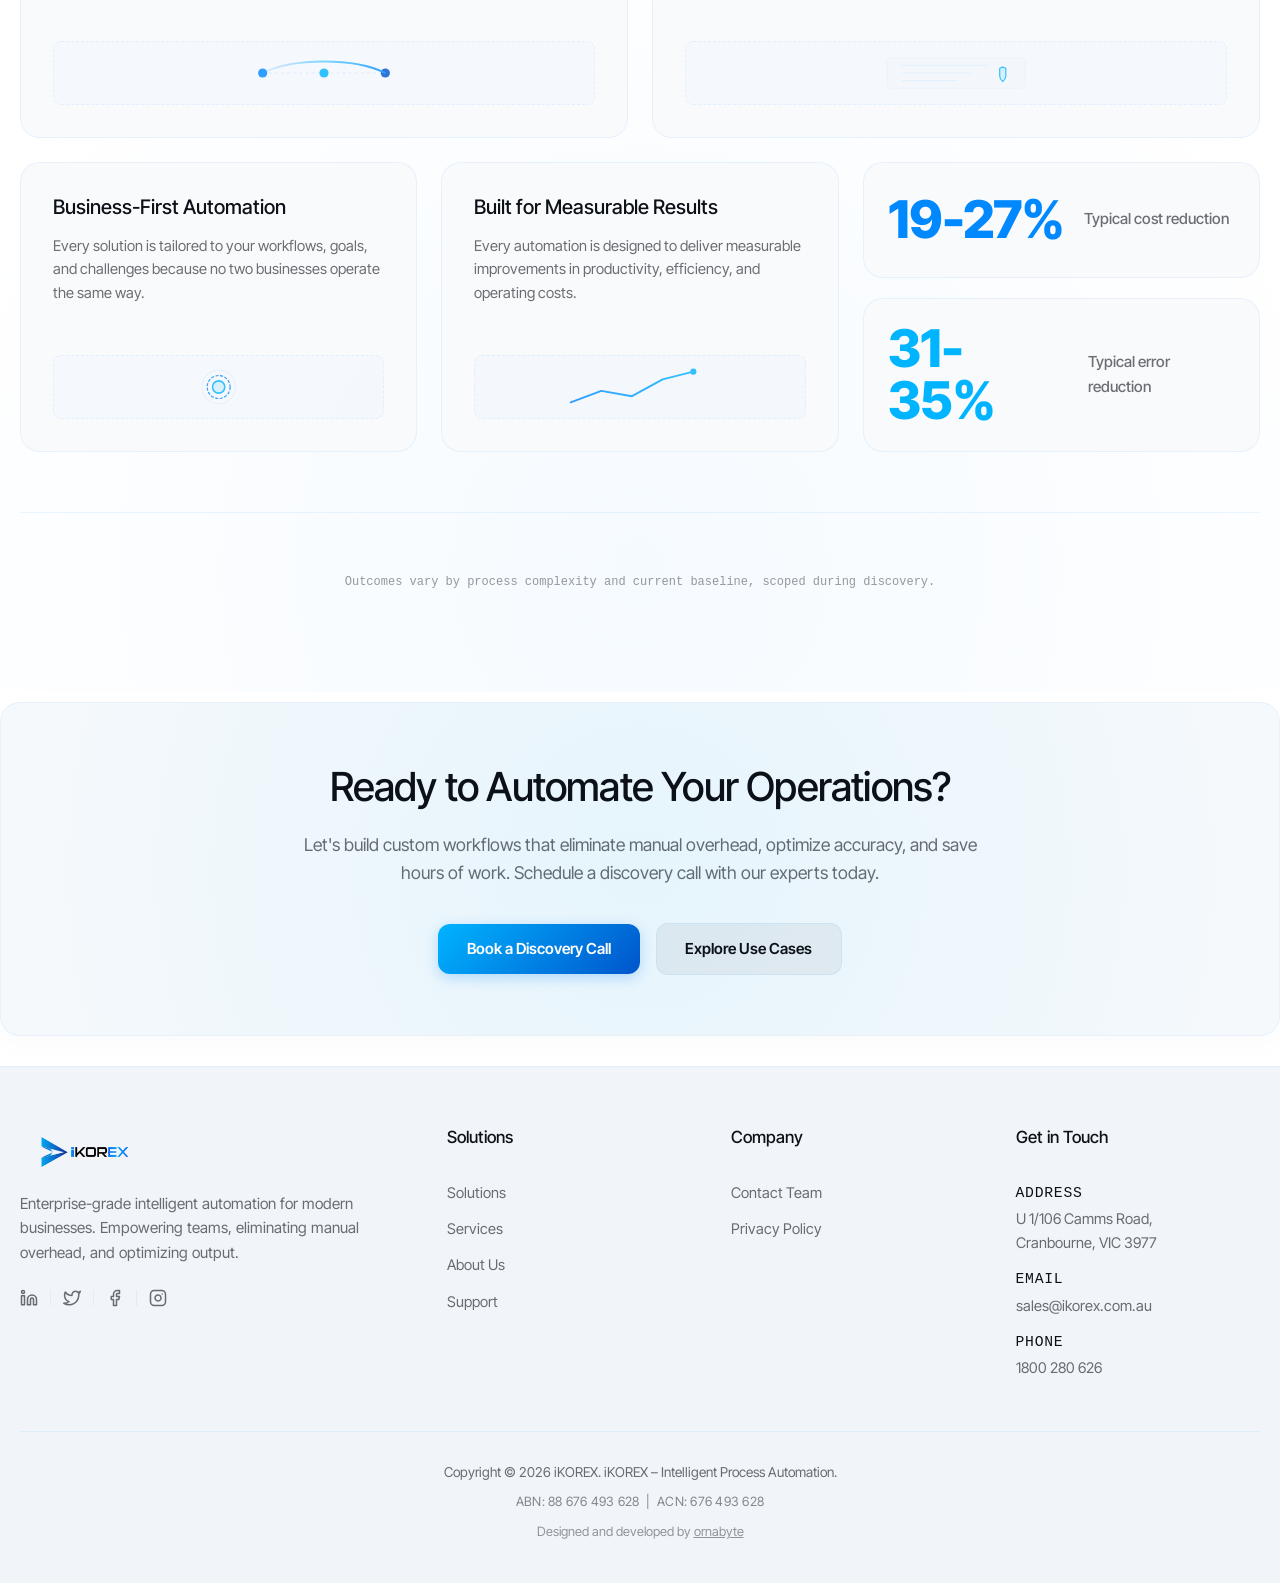
==== commit 5a1348a4: "Link developer credit to ornabyte website on all pages" ====
--- a/index.html
+++ b/index.html
@@ -984,7 +984,7 @@
     <div class="footer-bottom section-container">
       <p>Copyright &copy; 2026 iKOREX. iKOREX &ndash; Intelligent Process Automation.</p>
       <p style="font-size: 0.8rem; opacity: 0.8; letter-spacing: 0.02em;">ABN: 88 676 493 628 &nbsp;|&nbsp; ACN: 676 493 628</p>
-      <p style="font-size: 0.8rem; opacity: 0.7; margin-top: 2px;">Designed and developed by ornabyte</p>
+      <p style="font-size: 0.8rem; opacity: 0.7; margin-top: 2px;">Designed and developed by <a href="https://www.ornabyte.com" target="_blank" rel="noopener noreferrer" style="color: inherit; text-decoration: underline;">ornabyte</a></p>
     </div>
   </footer>
 
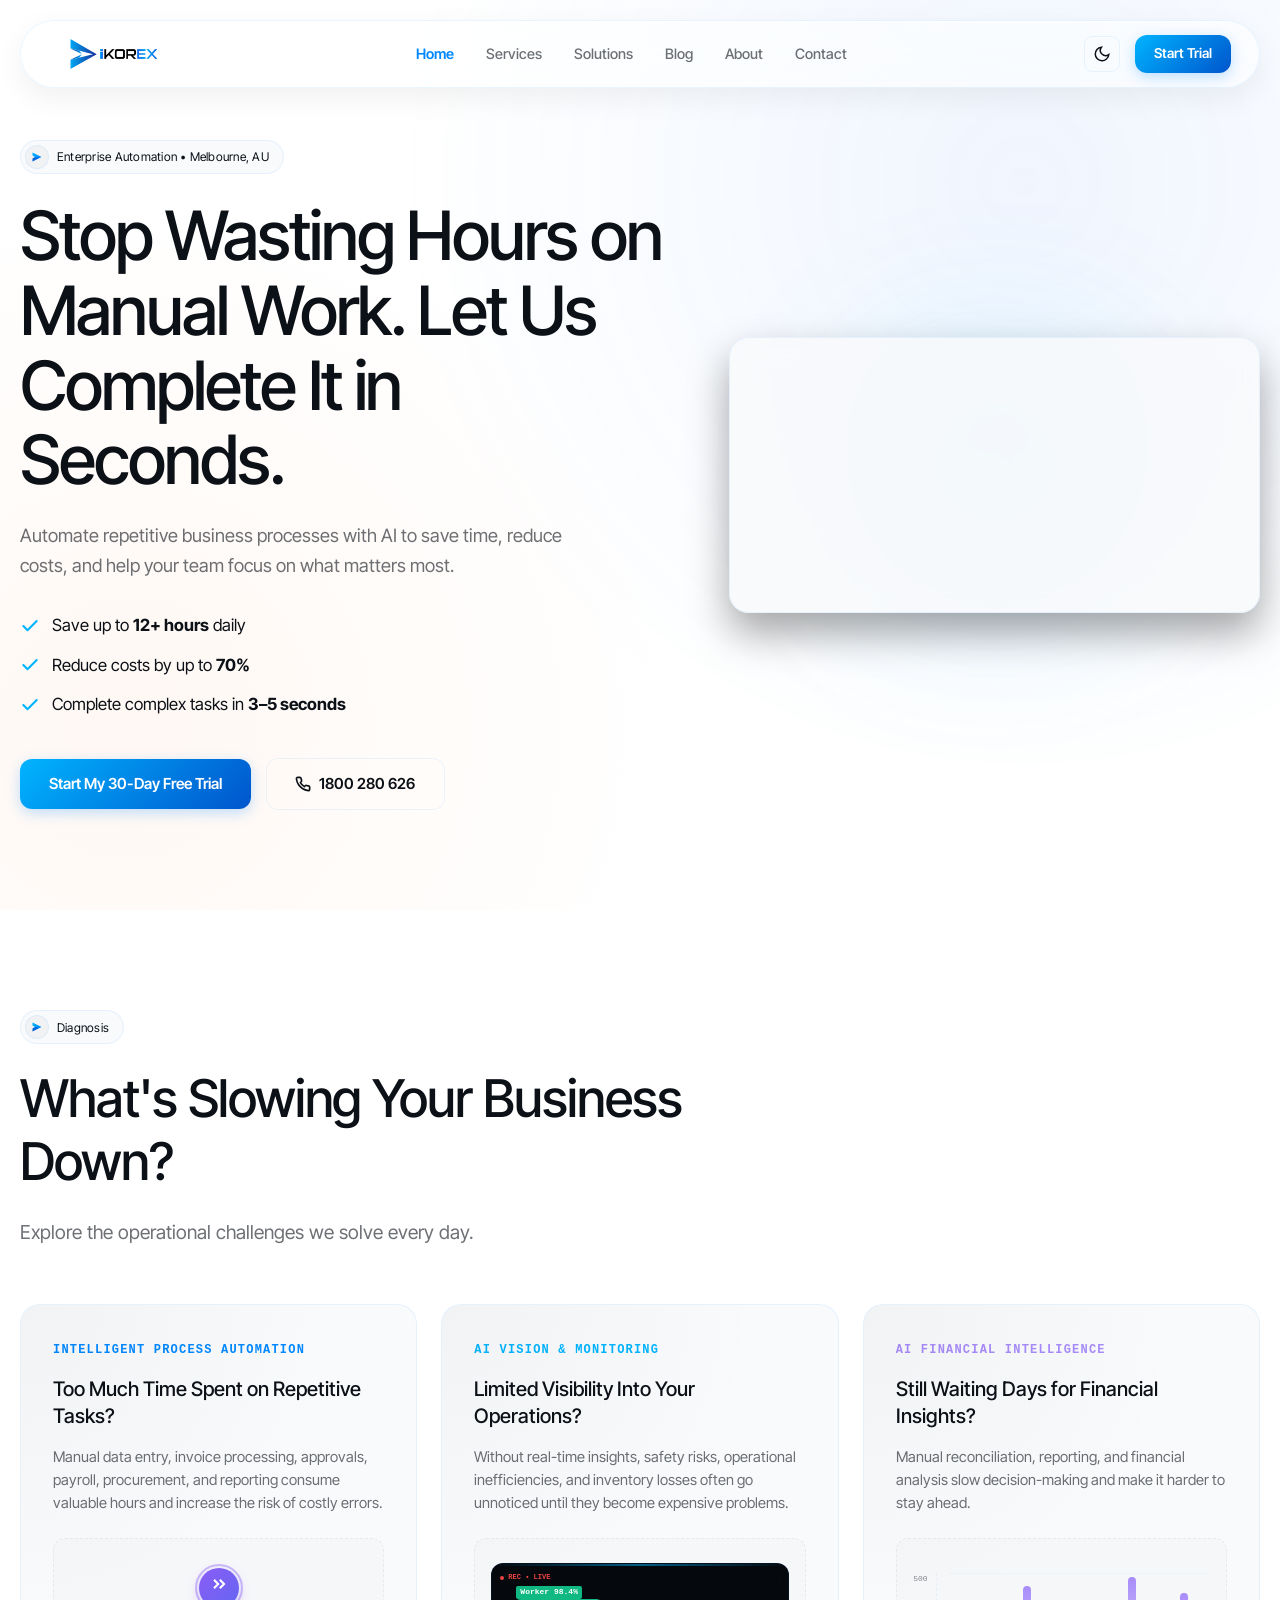
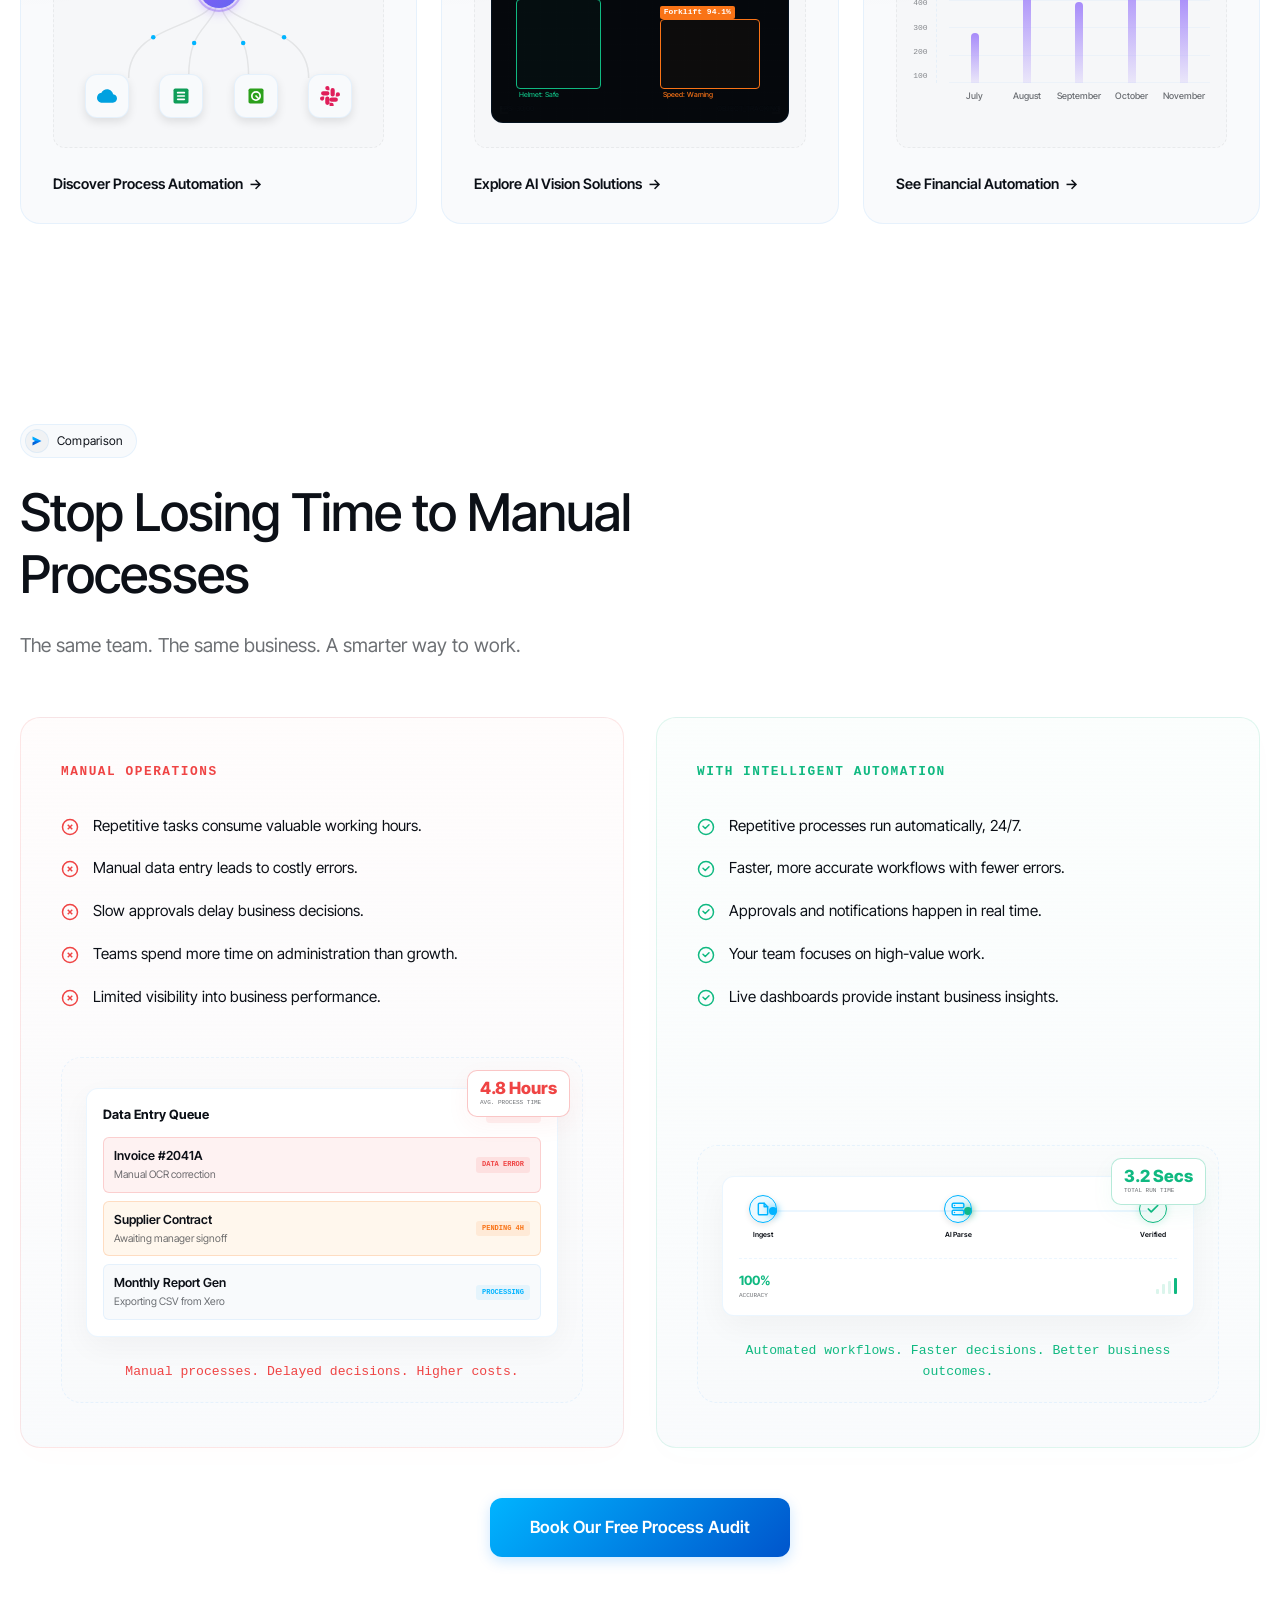
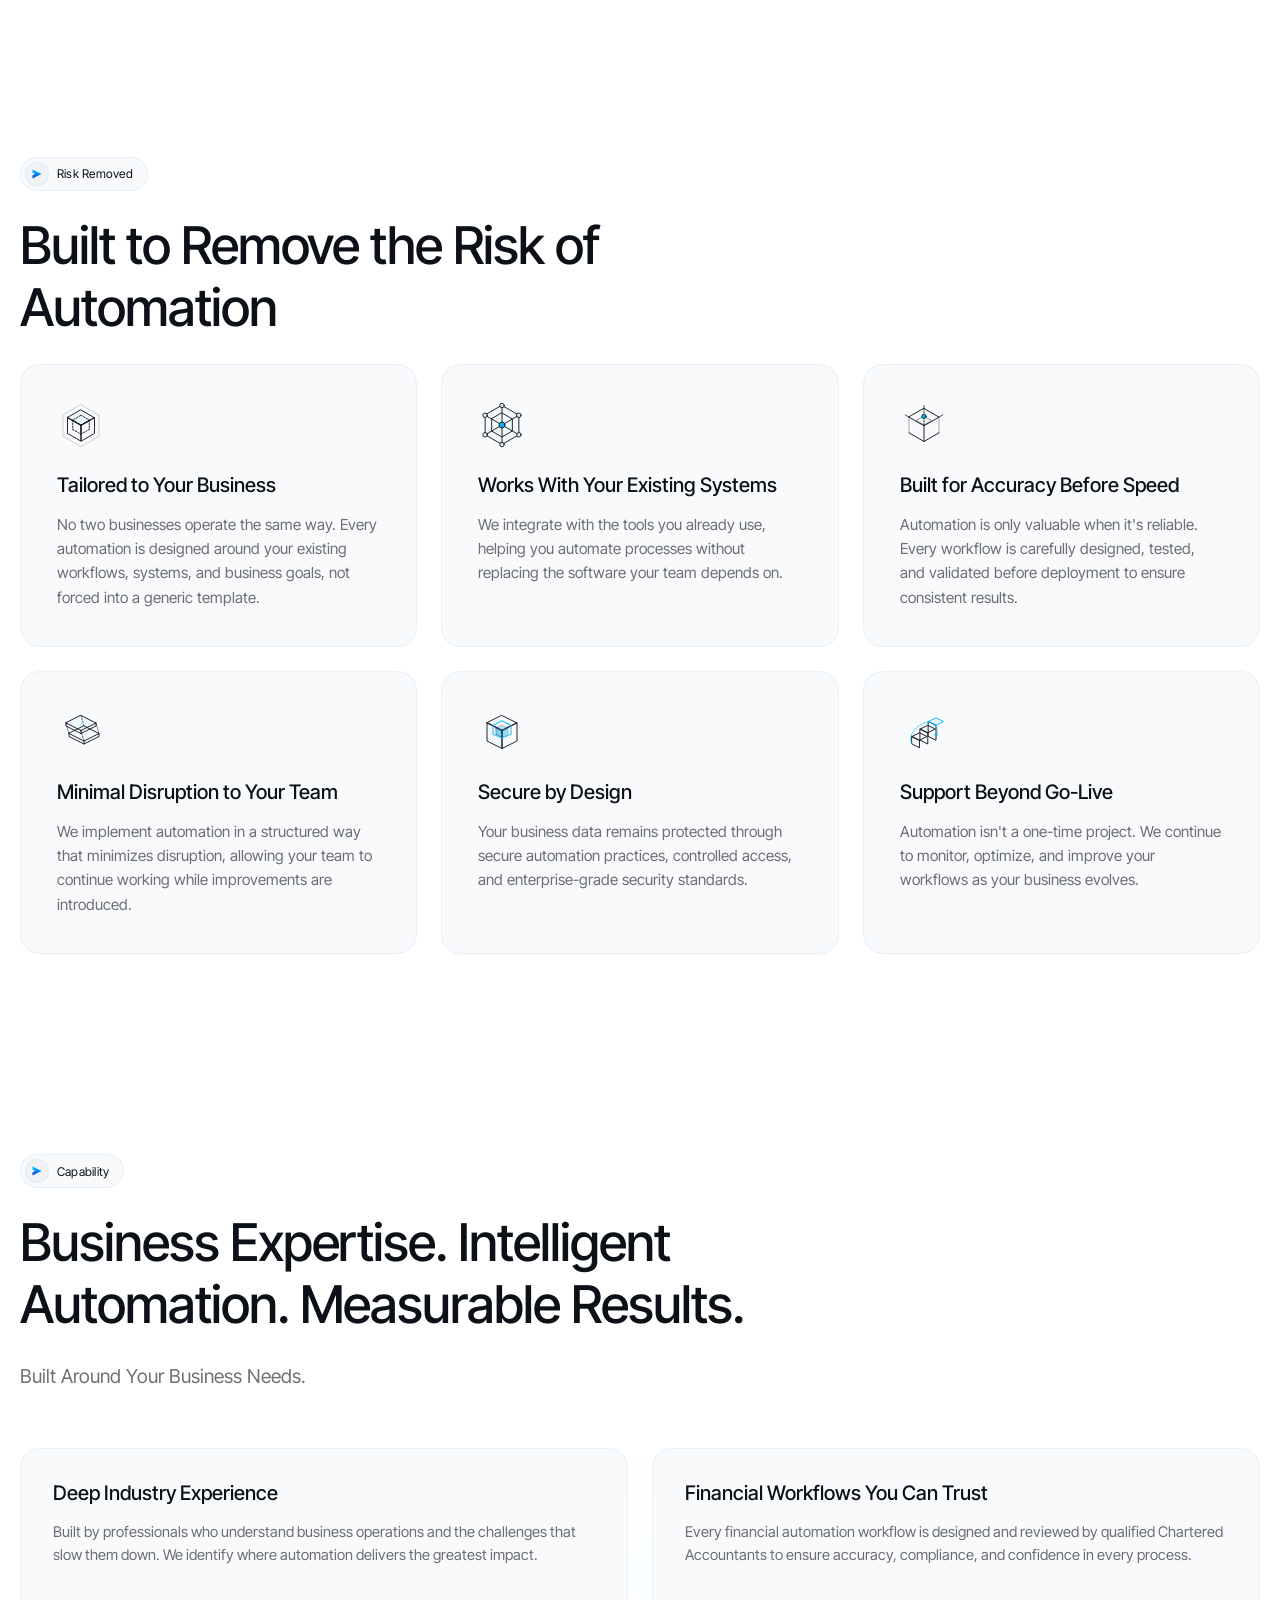
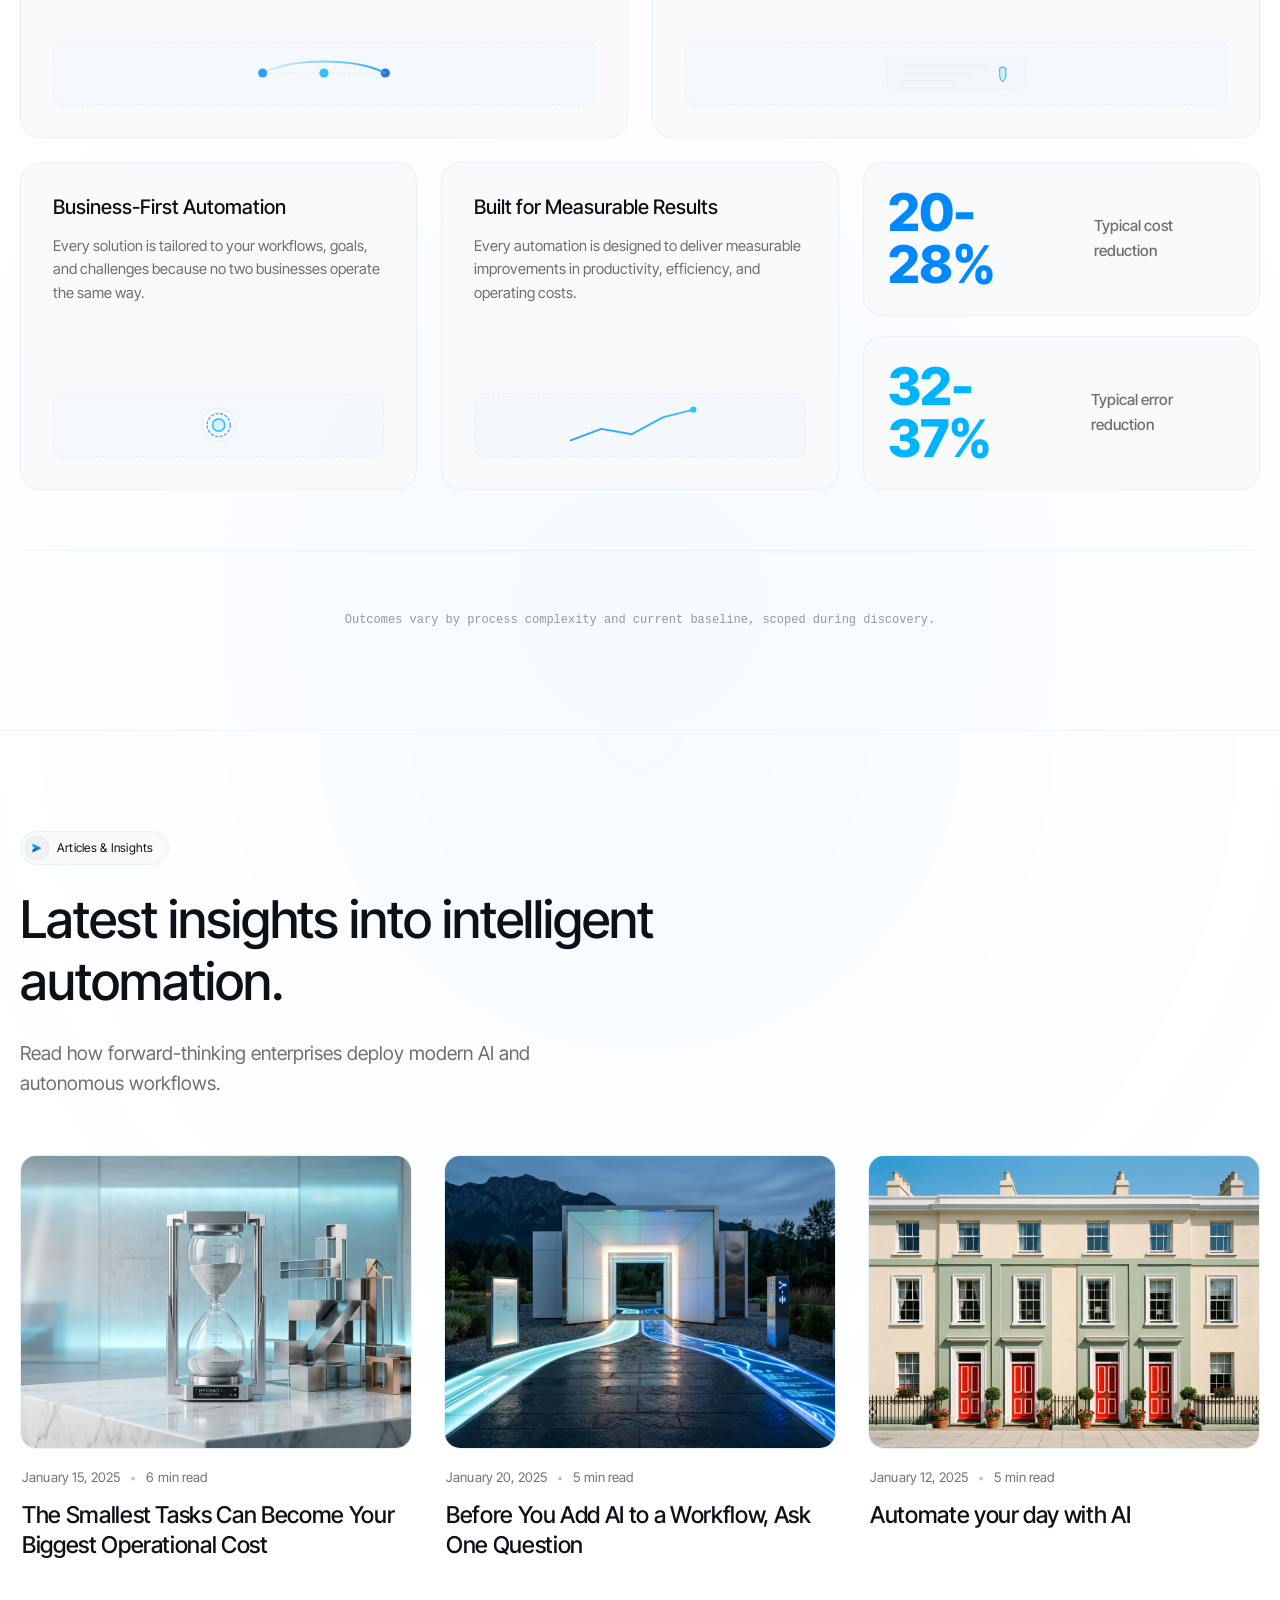
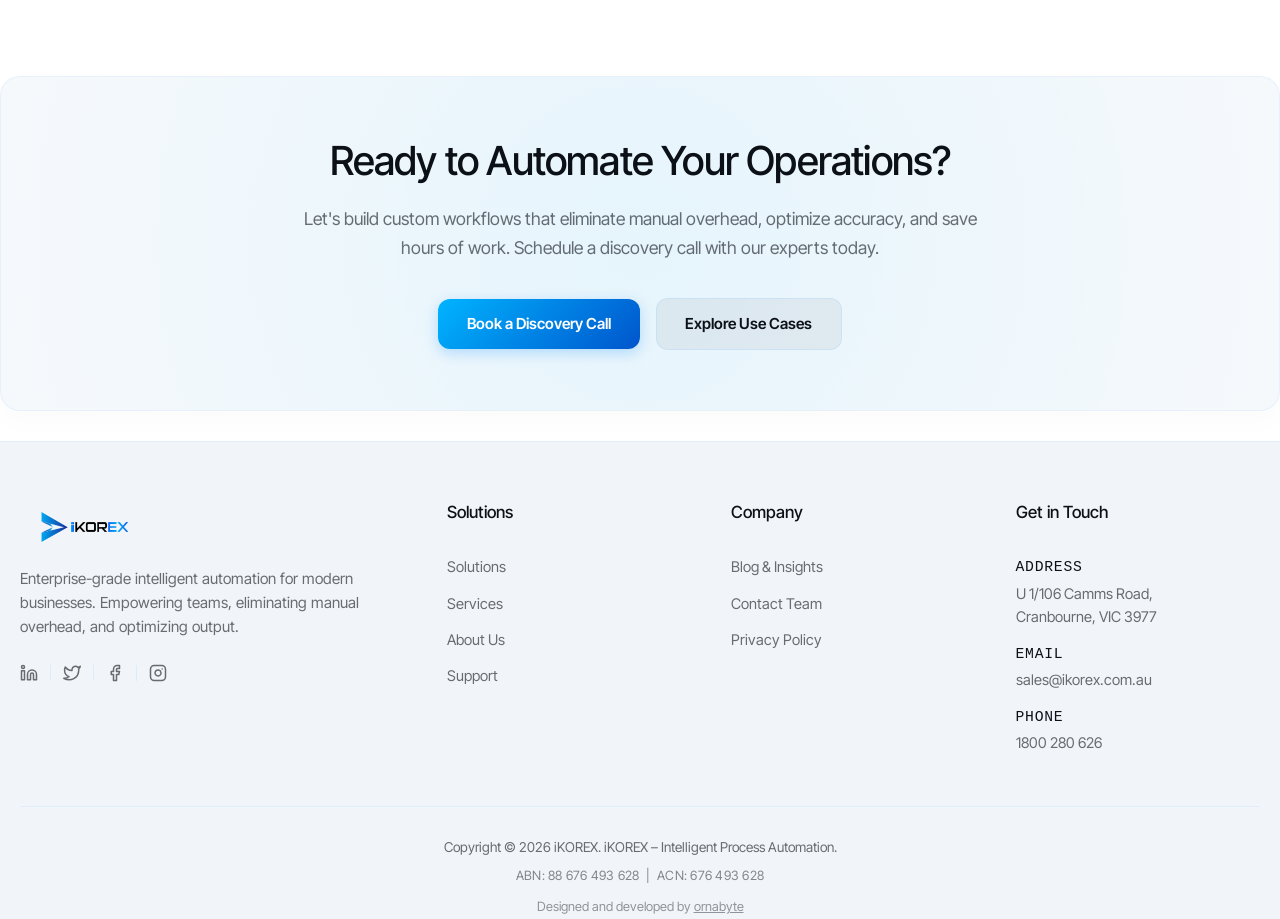
==== commit ad84f6be: "Add Blog 2 (Before You Add AI to a Workflow, Ask One Question) with responsive detail page, custom a" ====
--- a/index.html
+++ b/index.html
@@ -53,6 +53,7 @@
         <a href="#hero" class="active">Home</a>
         <a href="services.html">Services</a>
         <a href="solutions.html">Solutions</a>
+        <a href="#blog">Blog</a>
         <a href="about.html">About</a>
         <a href="contact.html">Contact</a>
         <div class="mobile-cta">
@@ -888,6 +889,76 @@
     </div>
   </section>
 
+  <!-- Blog / Insights Section -->
+  <section class="blog-section" id="blog">
+    <div class="section-container">
+      <div class="custom-badge">
+        <span class="badge-icon-wrapper">
+          <svg viewBox="0 0 24 24" fill="none" class="badge-svg">
+            <path d="M3 3 L21 12 L8 12 L3 9 Z" fill="url(#logo-icon-grad-top)" />
+            <path d="M3 21 L21 12 L8 12 L3 15 Z" fill="url(#logo-icon-grad-bottom)" />
+          </svg>
+        </span>
+        <span class="badge-text">Articles &amp; Insights</span>
+      </div>
+      <h2 class="section-title">Latest insights into intelligent automation.</h2>
+      <p class="section-subtitle">Read how forward-thinking enterprises deploy modern AI and autonomous workflows.</p>
+
+      <div class="blog-grid">
+        <!-- Blog Card 1 -->
+        <article class="blog-card">
+          <a href="blog-detail.html" class="blog-card-link">
+            <div class="blog-card-img-wrap">
+              <img src="assets/images/blog-operational-cost.jpg" alt="The Smallest Tasks Can Become Your Biggest Operational Cost" class="blog-card-img" loading="lazy">
+            </div>
+            <div class="blog-card-content">
+              <div class="blog-card-meta">
+                <span class="blog-card-date">January 15, 2025</span>
+                <span class="blog-card-separator">&bull;</span>
+                <span class="blog-card-read">6 min read</span>
+              </div>
+              <h3 class="blog-card-title">The Smallest Tasks Can Become Your Biggest Operational Cost</h3>
+            </div>
+          </a>
+        </article>
+
+        <!-- Blog Card 2 -->
+        <article class="blog-card">
+          <a href="blog-detail-2.html" class="blog-card-link">
+            <div class="blog-card-img-wrap">
+              <img src="assets/images/blog-ai-decision.jpg" alt="Before You Add AI to a Workflow, Ask One Question" class="blog-card-img" loading="lazy">
+            </div>
+            <div class="blog-card-content">
+              <div class="blog-card-meta">
+                <span class="blog-card-date">January 20, 2025</span>
+                <span class="blog-card-separator">&bull;</span>
+                <span class="blog-card-read">5 min read</span>
+              </div>
+              <h3 class="blog-card-title">Before You Add AI to a Workflow, Ask One Question</h3>
+            </div>
+          </a>
+        </article>
+
+        <!-- Blog Card 3 -->
+        <article class="blog-card">
+          <a href="blog-detail.html" class="blog-card-link">
+            <div class="blog-card-img-wrap">
+              <img src="assets/images/blog-automate-day.jpg" alt="Automate your day with AI" class="blog-card-img" loading="lazy">
+            </div>
+            <div class="blog-card-content">
+              <div class="blog-card-meta">
+                <span class="blog-card-date">January 12, 2025</span>
+                <span class="blog-card-separator">&bull;</span>
+                <span class="blog-card-read">5 min read</span>
+              </div>
+              <h3 class="blog-card-title">Automate your day with AI</h3>
+            </div>
+          </a>
+        </article>
+      </div>
+    </div>
+  </section>
+
   <!-- CTA Section -->
   <section class="cta-section" id="get-started">
     <div class="section-container">
@@ -961,6 +1032,7 @@
         </div>
         <div class="link-group">
           <h4>Company</h4>
+          <a href="#blog">Blog &amp; Insights</a>
           <a href="contact.html">Contact Team</a>
           <a href="#">Privacy Policy</a>
         </div>
--- a/style.css
+++ b/style.css
@@ -3460,3 +3460,1355 @@
   }
 }
 
+/* ==========================================================================
+   Blog / Articles Section (Equal Height Cards)
+   ========================================================================== */
+
+.blog-section {
+  position: relative;
+  border-top: 1px solid var(--border-color);
+  background: radial-gradient(circle at 50% 0%, rgba(0, 136, 255, 0.03) 0%, transparent 65%);
+}
+
+body.dark-theme .blog-section {
+  background: radial-gradient(circle at 50% 0%, rgba(0, 136, 255, 0.05) 0%, transparent 65%);
+}
+
+.blog-grid {
+  display: grid;
+  grid-template-columns: repeat(3, 1fr);
+  gap: 32px;
+  align-items: stretch; /* Guarantees all cards in the row have equal height */
+}
+
+.blog-card {
+  display: flex;
+  flex-direction: column;
+  height: 100%;
+  position: relative;
+  transition: transform 0.35s cubic-bezier(0.16, 1, 0.3, 1);
+}
+
+.blog-card:hover {
+  transform: translateY(-4px);
+}
+
+.blog-card-link {
+  display: flex;
+  flex-direction: column;
+  height: 100%;
+  text-decoration: none;
+  color: inherit;
+}
+
+.blog-card-img-wrap {
+  width: 100%;
+  aspect-ratio: 4 / 3;
+  border-radius: 16px;
+  overflow: hidden;
+  background-color: var(--bg-console-row);
+  border: 1px solid var(--border-color);
+  position: relative;
+  flex-shrink: 0;
+  transition: border-color 0.3s ease, box-shadow 0.35s ease;
+}
+
+.blog-card:hover .blog-card-img-wrap {
+  border-color: var(--border-color-hover);
+  box-shadow: 0 16px 36px -12px rgba(0, 136, 255, 0.16);
+}
+
+body.dark-theme .blog-card:hover .blog-card-img-wrap {
+  box-shadow: 0 16px 36px -12px rgba(0, 0, 0, 0.6);
+}
+
+.blog-card-img {
+  width: 100%;
+  height: 100%;
+  object-fit: cover;
+  display: block;
+  transition: transform 0.6s cubic-bezier(0.16, 1, 0.3, 1);
+}
+
+.blog-card:hover .blog-card-img {
+  transform: scale(1.04);
+}
+
+.blog-card-content {
+  display: flex;
+  flex-direction: column;
+  flex-grow: 1;
+  padding: 18px 2px 6px 2px;
+}
+
+.blog-card-meta {
+  display: flex;
+  align-items: center;
+  gap: 10px;
+  font-size: 0.825rem;
+  color: var(--text-muted);
+  font-weight: 400;
+  margin-bottom: 12px;
+  letter-spacing: 0.01em;
+}
+
+.blog-card-separator {
+  opacity: 0.45;
+  font-size: 0.75rem;
+}
+
+.blog-card-title {
+  font-size: 1.45rem;
+  font-weight: 500;
+  line-height: 1.3;
+  color: var(--text-main);
+  letter-spacing: -0.015em;
+  margin: 0;
+  transition: color 0.25s ease;
+}
+
+.blog-card:hover .blog-card-title {
+  color: var(--accent-orange);
+}
+
+@media (max-width: 1024px) {
+  .blog-grid {
+    grid-template-columns: repeat(2, 1fr);
+    gap: 28px;
+  }
+}
+
+@media (max-width: 768px) {
+  .blog-grid {
+    grid-template-columns: 1fr;
+    gap: 36px;
+    max-width: 500px;
+    margin: 0 auto;
+  }
+
+  .blog-card-title {
+    font-size: 1.25rem;
+  }
+}
+
+/* ==========================================================================
+   Blog Detail Page Styling - Fully Responsive Architecture
+   ========================================================================== */
+
+/* Reading Progress Bar */
+.reading-progress-bar {
+  position: fixed;
+  top: 0;
+  left: 0;
+  height: 3px;
+  width: 0%;
+  background: var(--brand-grad);
+  z-index: 9999;
+  transition: width 0.1s ease-out;
+  pointer-events: none;
+}
+
+/* Article Hero Header */
+.article-header-section {
+  padding: 140px 20px 40px 20px;
+  position: relative;
+  background: radial-gradient(circle at 50% 0%, rgba(0, 136, 255, 0.05) 0%, transparent 60%);
+  overflow: hidden;
+}
+
+.article-breadcrumb {
+  display: flex;
+  align-items: center;
+  flex-wrap: wrap;
+  gap: 8px 10px;
+  margin-bottom: 24px;
+  font-size: 0.875rem;
+  color: var(--text-muted);
+  line-height: 1.4;
+  word-break: break-word;
+}
+
+.article-breadcrumb a {
+  color: var(--text-muted);
+  text-decoration: none;
+  transition: color 0.2s ease;
+  display: inline-flex;
+  align-items: center;
+  gap: 6px;
+}
+
+.article-breadcrumb a:hover {
+  color: var(--accent-orange);
+}
+
+.article-breadcrumb .separator {
+  opacity: 0.4;
+  font-size: 0.75rem;
+  user-select: none;
+}
+
+.article-headline {
+  font-size: clamp(1.85rem, 4vw + 0.5rem, 3.25rem);
+  font-weight: 500;
+  line-height: 1.18;
+  letter-spacing: -0.025em;
+  color: var(--text-main);
+  max-width: 950px;
+  margin-bottom: 20px;
+  word-break: break-word;
+  overflow-wrap: break-word;
+}
+
+.article-lead {
+  font-size: clamp(1.05rem, 1.8vw, 1.25rem);
+  line-height: 1.6;
+  color: var(--text-muted);
+  max-width: 820px;
+  margin-bottom: 36px;
+}
+
+/* Author & Meta Bar */
+.article-author-bar {
+  display: flex;
+  align-items: center;
+  justify-content: space-between;
+  flex-wrap: wrap;
+  gap: 18px 24px;
+  padding: 20px 0;
+  border-top: 1px solid var(--border-color);
+  border-bottom: 1px solid var(--border-color);
+  margin-bottom: 36px;
+}
+
+.author-info-group {
+  display: flex;
+  align-items: center;
+  gap: 14px;
+}
+
+.author-avatar {
+  width: 50px;
+  height: 50px;
+  border-radius: 50%;
+  object-fit: cover;
+  border: 2px solid var(--border-color);
+  background-color: var(--bg-card);
+  flex-shrink: 0;
+}
+
+.author-details {
+  display: flex;
+  flex-direction: column;
+}
+
+.author-name {
+  font-weight: 600;
+  font-size: 0.98rem;
+  color: var(--text-main);
+}
+
+.author-role {
+  font-size: 0.8125rem;
+  color: var(--text-muted);
+}
+
+.article-pub-meta {
+  display: flex;
+  align-items: center;
+  flex-wrap: wrap;
+  gap: 8px 14px;
+  font-size: 0.85rem;
+  color: var(--text-muted);
+}
+
+.article-actions {
+  display: flex;
+  align-items: center;
+  flex-wrap: wrap;
+  gap: 10px;
+}
+
+.action-btn {
+  display: inline-flex;
+  align-items: center;
+  justify-content: center;
+  gap: 6px;
+  padding: 8px 14px;
+  min-height: 38px;
+  border-radius: 99px;
+  font-size: 0.825rem;
+  font-weight: 500;
+  color: var(--text-main);
+  background: var(--btn-sec-bg);
+  border: 1px solid var(--border-color);
+  cursor: pointer;
+  transition: all 0.2s ease;
+  text-decoration: none;
+  touch-action: manipulation;
+}
+
+.action-btn:hover {
+  border-color: var(--border-color-hover);
+  background: rgba(0, 136, 255, 0.08);
+  color: var(--accent-orange);
+}
+
+/* Featured Hero Image */
+.article-featured-media {
+  margin-bottom: 48px;
+  position: relative;
+  width: 100%;
+  max-width: 100%;
+}
+
+.article-featured-img {
+  width: 100%;
+  height: auto;
+  aspect-ratio: 16 / 9;
+  max-height: 520px;
+  object-fit: cover;
+  border-radius: 18px;
+  border: 1px solid var(--border-color);
+  box-shadow: 0 20px 40px -15px rgba(0, 0, 0, 0.08);
+  display: block;
+}
+
+body.dark-theme .article-featured-img {
+  box-shadow: 0 20px 40px -15px rgba(0, 0, 0, 0.6);
+}
+
+.article-img-caption {
+  font-size: 0.8125rem;
+  color: var(--text-muted);
+  text-align: center;
+  margin-top: 10px;
+  font-style: italic;
+  padding: 0 10px;
+  line-height: 1.5;
+}
+
+/* Inline Article Figures */
+.article-inline-media {
+  margin: 36px 0;
+  width: 100%;
+  max-width: 100%;
+  box-sizing: border-box;
+}
+
+.article-inline-img {
+  width: 100%;
+  height: auto;
+  aspect-ratio: 16 / 9;
+  max-height: 460px;
+  object-fit: cover;
+  border-radius: 16px;
+  border: 1px solid var(--border-color);
+  box-shadow: 0 16px 36px -12px rgba(0, 0, 0, 0.08);
+  display: block;
+  transition: transform 0.4s ease;
+}
+
+body.dark-theme .article-inline-img {
+  box-shadow: 0 16px 36px -12px rgba(0, 0, 0, 0.6);
+}
+
+/* Section Wrapper for Content */
+.article-content-section {
+  padding: 0 20px 90px 20px;
+}
+
+/* Two-Column Layout */
+.article-layout-grid {
+  display: grid;
+  grid-template-columns: minmax(0, 1fr) 320px;
+  gap: 52px;
+  align-items: start;
+}
+
+/* Mobile Table of Contents Accordion */
+.mobile-toc-accordion {
+  display: none; /* Desktop hidden */
+  background: var(--bg-card);
+  border: 1px solid var(--border-color);
+  border-radius: 14px;
+  padding: 16px 20px;
+  margin: 28px 0;
+  transition: border-color 0.2s ease;
+}
+
+.mobile-toc-accordion[open] {
+  border-color: var(--border-color-hover);
+}
+
+.mobile-toc-summary {
+  display: flex;
+  align-items: center;
+  justify-content: space-between;
+  cursor: pointer;
+  list-style: none;
+  user-select: none;
+  font-weight: 600;
+  font-size: 0.95rem;
+  color: var(--text-main);
+}
+
+.mobile-toc-summary::-webkit-details-marker {
+  display: none;
+}
+
+.mobile-toc-title {
+  display: inline-flex;
+  align-items: center;
+  gap: 8px;
+  color: var(--text-main);
+}
+
+.mobile-toc-title svg {
+  color: var(--accent-orange);
+}
+
+.mobile-toc-chevron {
+  transition: transform 0.3s cubic-bezier(0.16, 1, 0.3, 1);
+  color: var(--text-muted);
+}
+
+.mobile-toc-accordion[open] .mobile-toc-chevron {
+  transform: rotate(180deg);
+}
+
+.mobile-toc-accordion .toc-list {
+  margin-top: 16px;
+  padding-top: 14px;
+  border-top: 1px solid var(--border-color);
+}
+
+/* Main Reading Content */
+.article-body {
+  font-size: 1.075rem;
+  line-height: 1.8;
+  color: var(--text-main);
+  min-width: 0;
+  word-break: break-word;
+  overflow-wrap: break-word;
+}
+
+.article-body p {
+  margin-bottom: 1.6rem;
+  color: var(--text-main);
+  opacity: 0.94;
+}
+
+.article-body h2 {
+  font-size: clamp(1.45rem, 2.5vw, 1.85rem);
+  font-weight: 500;
+  letter-spacing: -0.02em;
+  margin-top: 2.8rem;
+  margin-bottom: 1.1rem;
+  color: var(--text-main);
+  scroll-margin-top: 110px;
+  word-break: break-word;
+}
+
+.article-body h3 {
+  font-size: clamp(1.15rem, 2vw, 1.35rem);
+  font-weight: 500;
+  margin-top: 2rem;
+  margin-bottom: 0.8rem;
+  color: var(--text-main);
+  scroll-margin-top: 110px;
+  word-break: break-word;
+}
+
+/* Callout Box */
+.article-callout {
+  background: var(--bg-card);
+  border: 1px solid var(--border-color);
+  border-left: 4px solid var(--accent-orange);
+  border-radius: 12px;
+  padding: 22px 26px;
+  margin: 32px 0;
+  position: relative;
+  box-sizing: border-box;
+}
+
+.callout-header {
+  display: flex;
+  align-items: center;
+  gap: 10px;
+  font-weight: 600;
+  font-size: 1.025rem;
+  color: var(--text-main);
+  margin-bottom: 8px;
+}
+
+.callout-header svg {
+  color: var(--accent-orange);
+  flex-shrink: 0;
+}
+
+.callout-body {
+  font-size: 0.95rem;
+  line-height: 1.65;
+  color: var(--text-muted);
+}
+
+/* Quote Box */
+.article-quote {
+  position: relative;
+  margin: 36px 0;
+  padding: 28px 32px;
+  background: var(--bg-card);
+  border: 1px solid var(--border-color);
+  border-radius: 16px;
+  overflow: hidden;
+  box-sizing: border-box;
+}
+
+.article-quote::before {
+  content: "“";
+  position: absolute;
+  top: 10px;
+  left: 18px;
+  font-size: 4.5rem;
+  line-height: 1;
+  font-family: Georgia, serif;
+  color: var(--accent-orange);
+  opacity: 0.15;
+  pointer-events: none;
+}
+
+.quote-text {
+  font-size: clamp(1.05rem, 2vw, 1.25rem);
+  font-style: italic;
+  line-height: 1.6;
+  color: var(--text-main);
+  margin-bottom: 12px;
+  position: relative;
+  z-index: 1;
+}
+
+.quote-author {
+  font-size: 0.85rem;
+  font-weight: 500;
+  color: var(--accent-orange);
+  text-transform: uppercase;
+  letter-spacing: 0.05em;
+}
+
+/* Terminal / Code Card */
+.article-terminal-card {
+  background: #0b0e14;
+  color: #e2e8f0;
+  border-radius: 14px;
+  border: 1px solid rgba(255, 255, 255, 0.08);
+  overflow: hidden;
+  margin: 32px 0;
+  box-shadow: 0 16px 32px rgba(0, 0, 0, 0.3);
+  max-width: 100%;
+  width: 100%;
+  box-sizing: border-box;
+}
+
+.terminal-header {
+  display: flex;
+  align-items: center;
+  justify-content: space-between;
+  padding: 10px 16px;
+  background: #06080c;
+  border-bottom: 1px solid rgba(255, 255, 255, 0.06);
+}
+
+.terminal-dots {
+  display: flex;
+  gap: 6px;
+}
+
+.terminal-dot {
+  width: 10px;
+  height: 10px;
+  border-radius: 50%;
+}
+.dot-red { background: #ef4444; }
+.dot-yellow { background: #f59e0b; }
+.dot-green { background: #10b981; }
+
+.terminal-title {
+  font-family: var(--font-mono);
+  font-size: 0.75rem;
+  color: rgba(255, 255, 255, 0.5);
+  letter-spacing: 0.05em;
+  overflow: hidden;
+  text-overflow: ellipsis;
+  white-space: nowrap;
+  max-width: 60%;
+}
+
+.terminal-code {
+  padding: 18px;
+  font-family: var(--font-mono);
+  font-size: clamp(0.75rem, 1.8vw, 0.875rem);
+  line-height: 1.65;
+  overflow-x: auto;
+  -webkit-overflow-scrolling: touch;
+  max-width: 100%;
+  box-sizing: border-box;
+}
+
+/* Key Takeaway Bento Cards */
+.article-bento-grid {
+  display: grid;
+  grid-template-columns: repeat(2, 1fr);
+  gap: 20px;
+  margin: 32px 0;
+}
+
+.article-bento-item {
+  background: var(--bg-card);
+  border: 1px solid var(--border-color);
+  border-radius: 14px;
+  padding: 22px;
+  display: flex;
+  flex-direction: column;
+  gap: 10px;
+  box-sizing: border-box;
+}
+
+.bento-item-icon {
+  width: 36px;
+  height: 36px;
+  border-radius: 10px;
+  display: flex;
+  align-items: center;
+  justify-content: center;
+  background: rgba(0, 136, 255, 0.1);
+  color: var(--accent-orange);
+  margin-bottom: 4px;
+  flex-shrink: 0;
+}
+
+.bento-item-title {
+  font-size: 1.025rem;
+  font-weight: 600;
+  color: var(--text-main);
+}
+
+.bento-item-desc {
+  font-size: 0.8875rem;
+  line-height: 1.55;
+  color: var(--text-muted);
+}
+
+/* Workflow Step Chain */
+.workflow-chain {
+  display: flex;
+  flex-wrap: wrap;
+  align-items: center;
+  gap: 8px 10px;
+  background: var(--bg-card);
+  border: 1px solid var(--border-color);
+  border-radius: 14px;
+  padding: 18px 20px;
+  margin: 24px 0;
+  box-sizing: border-box;
+}
+
+.workflow-step {
+  display: inline-flex;
+  align-items: center;
+  background: rgba(0, 136, 255, 0.08);
+  color: var(--accent-orange);
+  font-weight: 500;
+  font-size: 0.85rem;
+  padding: 6px 12px;
+  border-radius: 8px;
+  border: 1px solid rgba(0, 136, 255, 0.16);
+  white-space: nowrap;
+}
+
+.workflow-arrow {
+  color: var(--text-muted);
+  font-size: 0.9rem;
+  opacity: 0.5;
+  user-select: none;
+}
+
+/* Calculation Formula Box */
+.calc-formula-card {
+  background: linear-gradient(135deg, rgba(0, 180, 255, 0.06) 0%, rgba(0, 85, 204, 0.03) 100%);
+  border: 1px solid rgba(0, 136, 255, 0.22);
+  border-radius: 14px;
+  padding: 24px;
+  margin: 32px 0;
+  box-sizing: border-box;
+}
+
+.calc-formula-title {
+  font-weight: 600;
+  font-size: 1.05rem;
+  color: var(--text-main);
+  margin-bottom: 12px;
+  display: flex;
+  align-items: center;
+  gap: 8px;
+}
+
+.calc-formula-code {
+  font-family: var(--font-mono);
+  background: #0b0e14;
+  color: #38bdf8;
+  padding: 14px 18px;
+  border-radius: 10px;
+  font-size: clamp(0.78rem, 1.8vw, 0.9rem);
+  margin-bottom: 14px;
+  overflow-x: auto;
+  border: 1px solid rgba(255, 255, 255, 0.08);
+  line-height: 1.6;
+}
+
+.calc-formula-result {
+  font-size: 0.925rem;
+  color: var(--text-muted);
+  line-height: 1.65;
+}
+
+.calc-formula-result strong {
+  color: var(--accent-green);
+  font-weight: 600;
+}
+
+/* Consultation Highlight Card */
+.consultation-feature-card {
+  background: radial-gradient(circle at 100% 0%, rgba(0, 136, 255, 0.08) 0%, var(--bg-card) 70%);
+  border: 1px solid rgba(0, 136, 255, 0.22);
+  border-radius: 16px;
+  padding: 28px;
+  margin: 36px 0;
+  box-sizing: border-box;
+}
+
+.consultation-feature-card h3 {
+  font-size: 1.35rem;
+  color: var(--text-main);
+  margin-top: 0;
+  margin-bottom: 12px;
+}
+
+.consultation-feature-card p {
+  color: var(--text-muted);
+  font-size: 0.95rem;
+  line-height: 1.65;
+  margin-bottom: 20px;
+}
+
+/* Article Checklist */
+.article-checklist {
+  list-style: none;
+  padding: 0;
+  margin: 24px 0;
+}
+
+.article-checklist li {
+  display: flex;
+  align-items: flex-start;
+  gap: 12px;
+  margin-bottom: 14px;
+  font-size: 1.025rem;
+  line-height: 1.6;
+}
+
+.checklist-icon {
+  flex-shrink: 0;
+  width: 22px;
+  height: 22px;
+  border-radius: 50%;
+  background: rgba(16, 185, 129, 0.12);
+  color: var(--accent-green);
+  display: flex;
+  align-items: center;
+  justify-content: center;
+  margin-top: 3px;
+}
+
+/* Sticky Sidebar */
+.article-sidebar {
+  position: sticky;
+  top: 100px;
+  display: flex;
+  flex-direction: column;
+  gap: 24px;
+  min-width: 0;
+}
+
+.sidebar-widget {
+  background: var(--bg-card);
+  border: 1px solid var(--border-color);
+  border-radius: 16px;
+  padding: 22px;
+  box-sizing: border-box;
+}
+
+.widget-title {
+  font-size: 0.8125rem;
+  font-weight: 600;
+  text-transform: uppercase;
+  letter-spacing: 0.05em;
+  color: var(--text-muted);
+  margin-bottom: 14px;
+}
+
+.toc-list {
+  list-style: none;
+  padding: 0;
+  margin: 0;
+  display: flex;
+  flex-direction: column;
+  gap: 10px;
+}
+
+.toc-link {
+  font-size: 0.9rem;
+  color: var(--text-muted);
+  text-decoration: none;
+  line-height: 1.4;
+  transition: all 0.2s ease;
+  display: block;
+  padding-left: 12px;
+  border-left: 2px solid transparent;
+}
+
+.toc-link:hover,
+.toc-link.active {
+  color: var(--accent-orange);
+  border-left-color: var(--accent-orange);
+  font-weight: 500;
+  padding-left: 14px;
+}
+
+/* Sidebar CTA / Newsletter Widget */
+.sidebar-cta-widget {
+  background: linear-gradient(135deg, rgba(0, 180, 255, 0.08) 0%, rgba(0, 85, 204, 0.04) 100%);
+  border: 1px solid rgba(0, 136, 255, 0.2);
+  border-radius: 16px;
+  padding: 24px 20px;
+  text-align: center;
+  box-sizing: border-box;
+}
+
+.sidebar-cta-widget h4 {
+  font-size: 1.1rem;
+  margin-bottom: 8px;
+  color: var(--text-main);
+}
+
+.sidebar-cta-widget p {
+  font-size: 0.85rem;
+  color: var(--text-muted);
+  margin-bottom: 18px;
+  line-height: 1.5;
+}
+
+/* Article Tags & Reaction Footer */
+.article-footer-meta {
+  margin-top: 44px;
+  padding-top: 28px;
+  border-top: 1px solid var(--border-color);
+  display: flex;
+  flex-direction: column;
+  gap: 22px;
+}
+
+.article-tags {
+  display: flex;
+  flex-wrap: wrap;
+  gap: 8px;
+}
+
+.article-tag {
+  font-size: 0.8rem;
+  padding: 6px 12px;
+  border-radius: 99px;
+  background: var(--btn-sec-bg);
+  border: 1px solid var(--border-color);
+  color: var(--text-muted);
+  text-decoration: none;
+  transition: all 0.2s ease;
+}
+
+.article-tag:hover {
+  color: var(--accent-orange);
+  border-color: var(--border-color-hover);
+}
+
+.article-reaction-row {
+  display: flex;
+  align-items: center;
+  justify-content: space-between;
+  flex-wrap: wrap;
+  gap: 16px;
+  padding: 18px 22px;
+  background: var(--bg-card);
+  border: 1px solid var(--border-color);
+  border-radius: 14px;
+  box-sizing: border-box;
+}
+
+.reaction-btn {
+  display: inline-flex;
+  align-items: center;
+  gap: 8px;
+  background: none;
+  border: none;
+  cursor: pointer;
+  font-size: 0.95rem;
+  font-weight: 500;
+  color: var(--text-main);
+  transition: transform 0.2s ease;
+  touch-action: manipulation;
+}
+
+.reaction-btn:hover {
+  transform: scale(1.05);
+}
+
+.reaction-count {
+  padding: 3px 8px;
+  border-radius: 99px;
+  background: rgba(0, 136, 255, 0.1);
+  color: var(--accent-orange);
+  font-size: 0.85rem;
+  font-weight: 600;
+}
+
+/* Author Box at Bottom */
+.author-box-card {
+  display: flex;
+  gap: 22px;
+  align-items: center;
+  background: var(--bg-card);
+  border: 1px solid var(--border-color);
+  border-radius: 16px;
+  padding: 24px;
+  margin-top: 36px;
+  box-sizing: border-box;
+}
+
+.author-box-img {
+  width: 76px;
+  height: 76px;
+  border-radius: 50%;
+  object-fit: cover;
+  flex-shrink: 0;
+  border: 2px solid var(--border-color);
+}
+
+/* Related Articles Grid */
+.related-articles-grid {
+  display: grid;
+  grid-template-columns: repeat(2, 1fr);
+  gap: 32px;
+  align-items: stretch;
+}
+
+/* Toast Alert for Copy Link */
+.copy-toast {
+  position: fixed;
+  bottom: 24px;
+  right: 24px;
+  background: #0c1017;
+  color: #fff;
+  padding: 12px 20px;
+  border-radius: 10px;
+  font-size: 0.875rem;
+  box-shadow: 0 10px 25px rgba(0, 0, 0, 0.2);
+  display: flex;
+  align-items: center;
+  gap: 8px;
+  z-index: 10000;
+  opacity: 0;
+  transform: translateY(10px);
+  pointer-events: none;
+  transition: all 0.3s cubic-bezier(0.16, 1, 0.3, 1);
+  box-sizing: border-box;
+}
+
+body.dark-theme .copy-toast {
+  background: #ffffff;
+  color: #0c1017;
+}
+
+.copy-toast.show {
+  opacity: 1;
+  transform: translateY(0);
+}
+
+/* ==========================================================================
+   Responsive Breakpoints for Blog Detail Page
+   ========================================================================== */
+
+/* Laptop / Medium Desktops (max-width: 1200px) */
+@media (max-width: 1200px) {
+  .article-layout-grid {
+    grid-template-columns: minmax(0, 1fr) 290px;
+    gap: 36px;
+  }
+}
+
+/* Tablet Landscape & Portrait (max-width: 1024px) */
+@media (max-width: 1024px) {
+  .article-layout-grid {
+    grid-template-columns: 1fr;
+    gap: 40px;
+  }
+
+  .mobile-toc-accordion {
+    display: block; /* Show inline expandable TOC */
+  }
+
+  /* Desktop sidebar TOC is hidden since mobile TOC is inline */
+  .article-sidebar .sidebar-widget:first-child {
+    display: none;
+  }
+
+  .article-sidebar {
+    position: static;
+    display: grid;
+    grid-template-columns: repeat(2, 1fr);
+    gap: 20px;
+  }
+}
+
+/* Mobile Devices & Small Tablets (max-width: 768px) */
+@media (max-width: 768px) {
+  .article-header-section {
+    padding: 100px 16px 28px 16px;
+  }
+
+  .article-content-section {
+    padding: 0 16px 60px 16px;
+  }
+
+  .article-author-bar {
+    flex-direction: column;
+    align-items: flex-start;
+    gap: 16px;
+    padding: 16px 0;
+  }
+
+  .article-pub-meta {
+    width: 100%;
+    justify-content: flex-start;
+  }
+
+  .article-actions {
+    width: 100%;
+    justify-content: flex-start;
+  }
+
+  .article-featured-media {
+    margin-bottom: 36px;
+  }
+
+  .article-featured-img {
+    border-radius: 14px;
+    max-height: 320px;
+  }
+
+  .article-bento-grid {
+    grid-template-columns: 1fr;
+    gap: 16px;
+  }
+
+  .article-sidebar {
+    grid-template-columns: 1fr;
+  }
+
+  .related-articles-grid {
+    grid-template-columns: 1fr;
+    gap: 28px;
+    max-width: 500px;
+    margin: 0 auto;
+  }
+
+  .article-reaction-row {
+    flex-direction: column;
+    align-items: stretch;
+    text-align: center;
+    gap: 14px;
+  }
+
+  .reaction-btn {
+    justify-content: center;
+    padding: 10px;
+    border: 1px solid var(--border-color);
+    border-radius: 10px;
+    background: var(--btn-sec-bg);
+  }
+
+  .author-box-card {
+    flex-direction: column;
+    text-align: center;
+    padding: 22px 18px;
+  }
+
+  .author-box-img {
+    margin: 0 auto;
+  }
+
+  .copy-toast {
+    left: 16px;
+    right: 16px;
+    bottom: 16px;
+    justify-content: center;
+    text-align: center;
+  }
+}
+
+/* Small Smartphone Screens (max-width: 480px) */
+@media (max-width: 480px) {
+  .article-header-section {
+    padding: 90px 14px 20px 14px;
+  }
+
+  .article-content-section {
+    padding: 0 14px 44px 14px;
+  }
+
+  .article-headline {
+    font-size: 1.65rem;
+    line-height: 1.25;
+  }
+
+  .article-lead {
+    font-size: 1rem;
+    margin-bottom: 24px;
+  }
+
+  .author-avatar {
+    width: 44px;
+    height: 44px;
+  }
+
+  .author-name {
+    font-size: 0.92rem;
+  }
+
+  .author-role {
+    font-size: 0.78rem;
+  }
+
+  .article-callout {
+    padding: 18px 18px;
+    margin: 24px 0;
+  }
+
+  .article-quote {
+    padding: 20px 18px;
+    margin: 28px 0;
+  }
+
+  .article-checklist li {
+    font-size: 0.95rem;
+  }
+
+  .sidebar-widget {
+    padding: 18px 16px;
+  }
+
+  .sidebar-cta-widget {
+    padding: 20px 16px;
+  }
+
+  .action-btn {
+    padding: 7px 12px;
+    font-size: 0.78rem;
+  }
+}
+
+/* Scenario Comparison Card Grid (Predictable vs Cognitive) */
+.scenario-comparison-grid {
+  display: grid;
+  grid-template-columns: repeat(2, 1fr);
+  gap: 20px;
+  margin: 30px 0;
+}
+
+.scenario-card {
+  background: var(--bg-card);
+  border: 1px solid var(--border-color);
+  border-radius: 14px;
+  padding: 24px;
+  display: flex;
+  flex-direction: column;
+  gap: 12px;
+  position: relative;
+  transition: transform 0.2s ease, border-color 0.2s ease;
+}
+
+.scenario-card:hover {
+  border-color: var(--border-color-hover);
+}
+
+.scenario-badge {
+  display: inline-flex;
+  align-items: center;
+  gap: 6px;
+  font-size: 0.75rem;
+  font-family: var(--font-mono);
+  text-transform: uppercase;
+  letter-spacing: 0.05em;
+  padding: 4px 10px;
+  border-radius: 6px;
+  width: fit-content;
+  font-weight: 600;
+}
+
+.scenario-badge.automation {
+  background: rgba(0, 180, 255, 0.12);
+  color: var(--accent-orange);
+  border: 1px solid rgba(0, 180, 255, 0.25);
+}
+
+.scenario-badge.ai {
+  background: rgba(168, 85, 247, 0.12);
+  color: #a855f7;
+  border: 1px solid rgba(168, 85, 247, 0.25);
+}
+
+.scenario-quote {
+  font-style: italic;
+  font-size: 0.95rem;
+  line-height: 1.6;
+  color: var(--text-main);
+  background: rgba(0, 0, 0, 0.03);
+  padding: 12px 14px;
+  border-left: 3px solid var(--border-color);
+  border-radius: 0 8px 8px 0;
+  margin: 4px 0;
+}
+
+body.dark-theme .scenario-quote {
+  background: rgba(255, 255, 255, 0.04);
+}
+
+.scenario-card.automation .scenario-quote {
+  border-left-color: var(--accent-orange);
+}
+
+.scenario-card.ai .scenario-quote {
+  border-left-color: #a855f7;
+}
+
+.scenario-list {
+  list-style: none;
+  padding: 0;
+  margin: 0;
+  display: flex;
+  flex-direction: column;
+  gap: 8px;
+  font-size: 0.88rem;
+  color: var(--text-muted);
+}
+
+.scenario-list li {
+  display: flex;
+  align-items: flex-start;
+  gap: 8px;
+  line-height: 1.5;
+}
+
+/* Division of Responsibility Bento Cards */
+.responsibility-grid {
+  display: grid;
+  grid-template-columns: repeat(2, 1fr);
+  gap: 24px;
+  margin: 32px 0;
+}
+
+.responsibility-card {
+  background: var(--bg-card);
+  border: 1px solid var(--border-color);
+  border-radius: 16px;
+  padding: 26px;
+  display: flex;
+  flex-direction: column;
+  gap: 14px;
+}
+
+.responsibility-header {
+  display: flex;
+  align-items: center;
+  gap: 12px;
+}
+
+.responsibility-icon {
+  width: 40px;
+  height: 40px;
+  border-radius: 12px;
+  display: flex;
+  align-items: center;
+  justify-content: center;
+  flex-shrink: 0;
+}
+
+.responsibility-card.known .responsibility-icon {
+  background: rgba(0, 180, 255, 0.12);
+  color: var(--accent-orange);
+}
+
+.responsibility-card.understood .responsibility-icon {
+  background: rgba(168, 85, 247, 0.12);
+  color: #a855f7;
+}
+
+.responsibility-title {
+  font-size: 1.1rem;
+  font-weight: 600;
+  color: var(--text-main);
+}
+
+.responsibility-subtitle {
+  font-size: 0.8rem;
+  color: var(--text-muted);
+  text-transform: uppercase;
+  letter-spacing: 0.04em;
+  font-family: var(--font-mono);
+}
+
+.responsibility-items {
+  list-style: none;
+  padding: 0;
+  margin: 8px 0 0 0;
+  display: flex;
+  flex-direction: column;
+  gap: 10px;
+}
+
+.responsibility-items li {
+  display: flex;
+  align-items: center;
+  gap: 10px;
+  font-size: 0.92rem;
+  color: var(--text-main);
+}
+
+.responsibility-bullet {
+  width: 6px;
+  height: 6px;
+  border-radius: 50%;
+  flex-shrink: 0;
+}
+
+.responsibility-card.known .responsibility-bullet {
+  background: var(--accent-orange);
+}
+
+.responsibility-card.understood .responsibility-bullet {
+  background: #a855f7;
+}
+
+@media (max-width: 768px) {
+  .scenario-comparison-grid,
+  .responsibility-grid {
+    grid-template-columns: 1fr;
+  }
+}
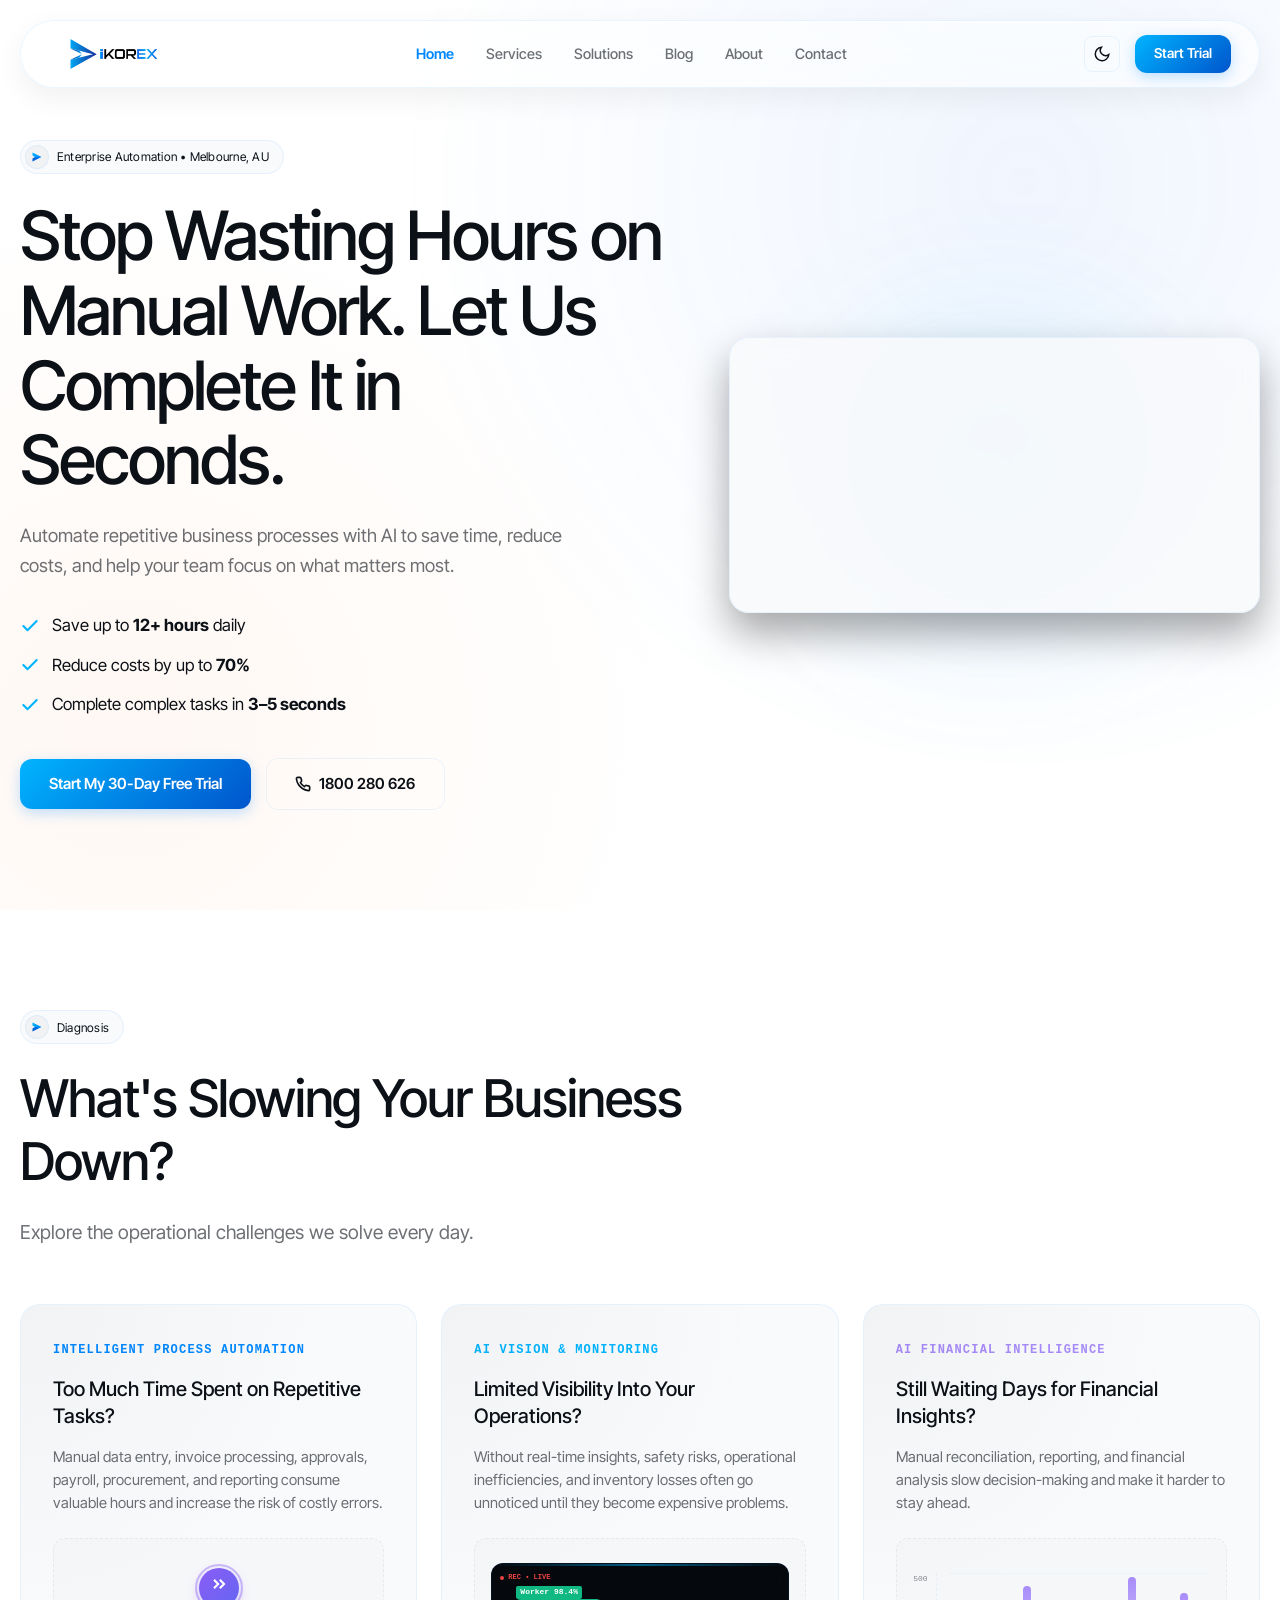
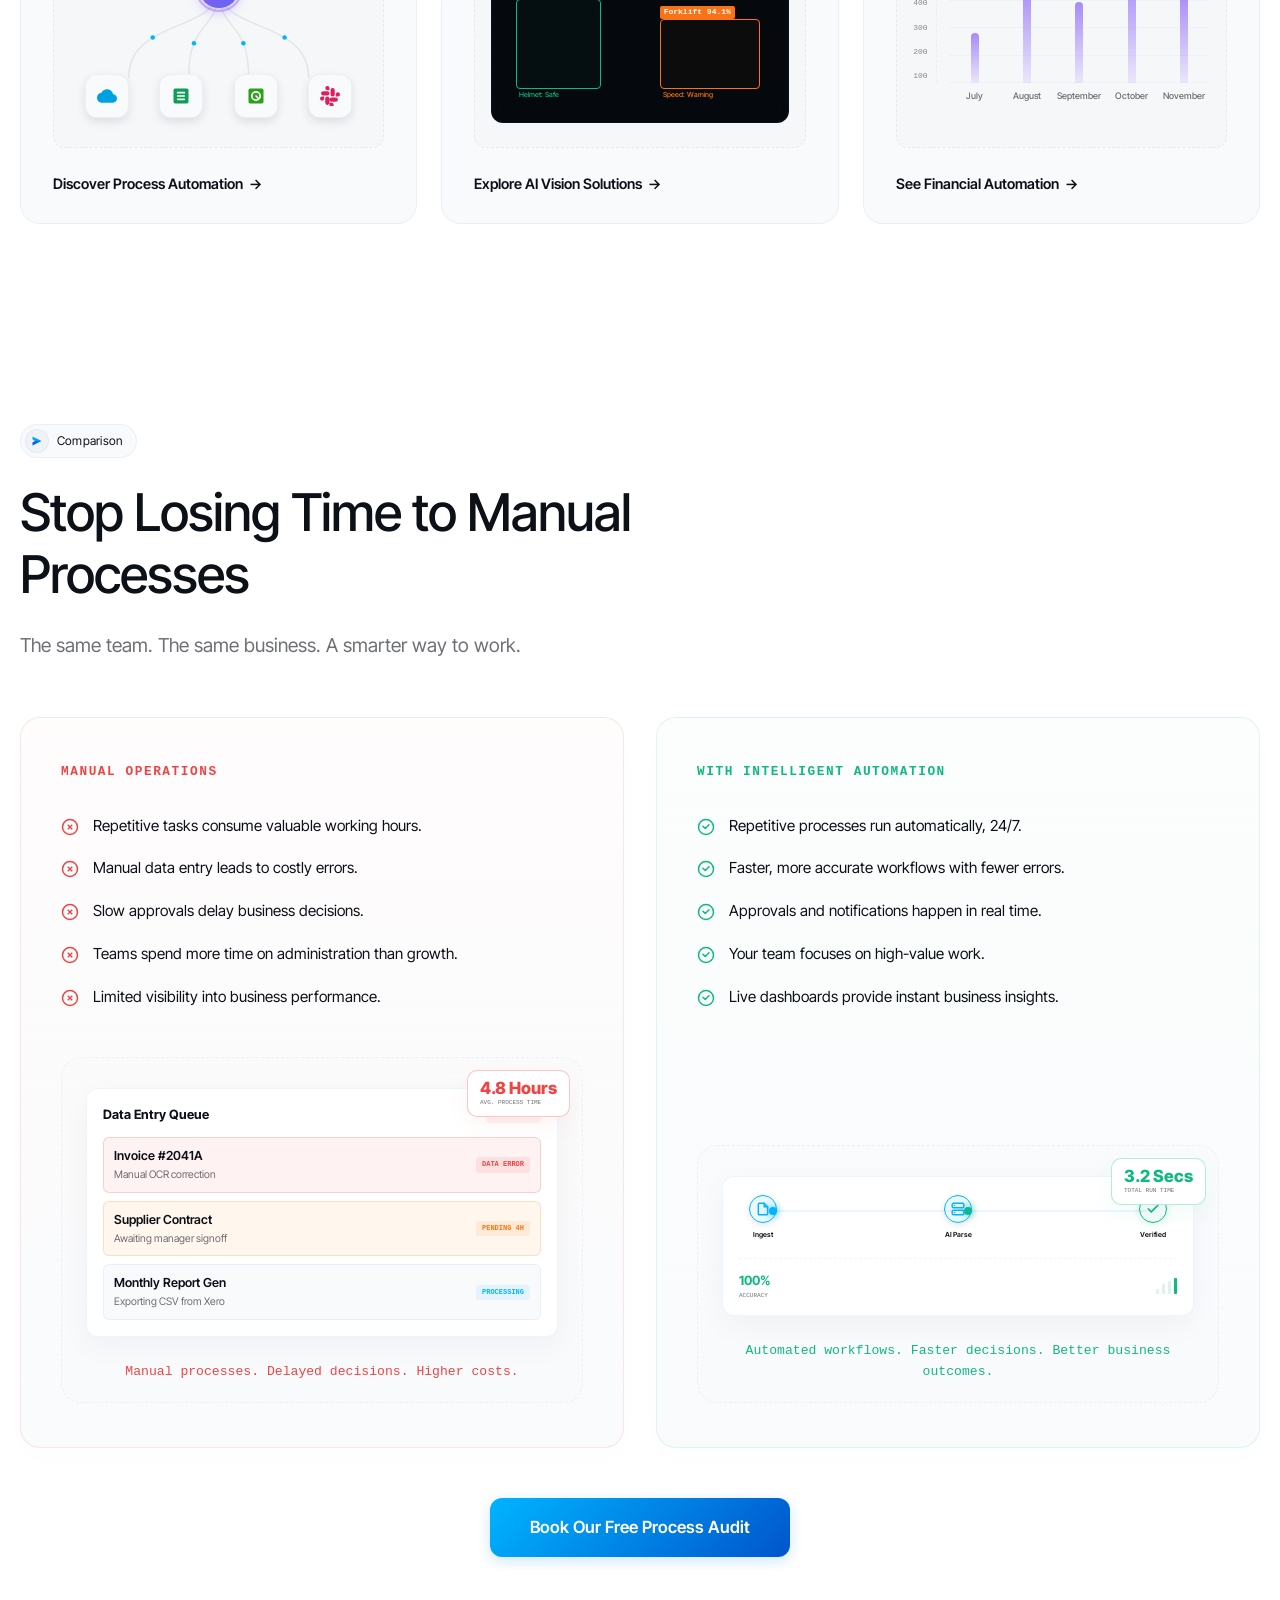
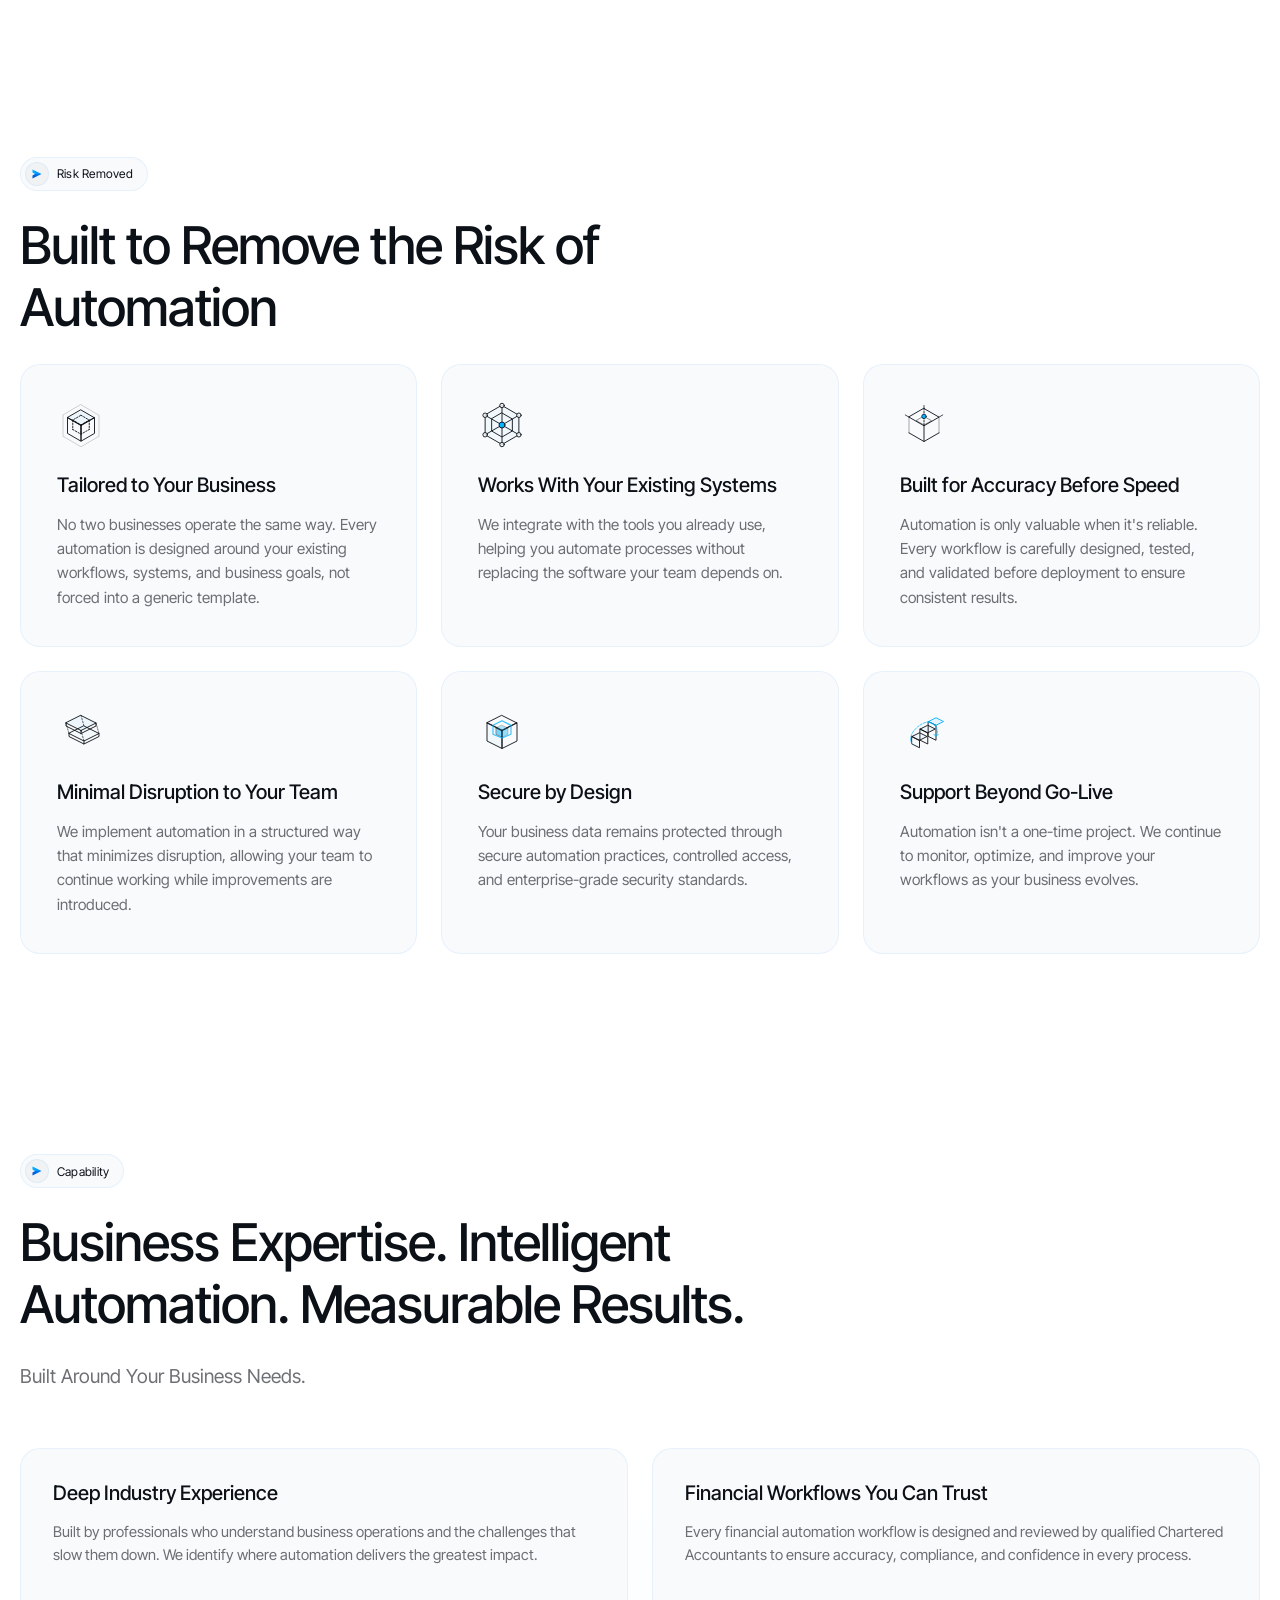
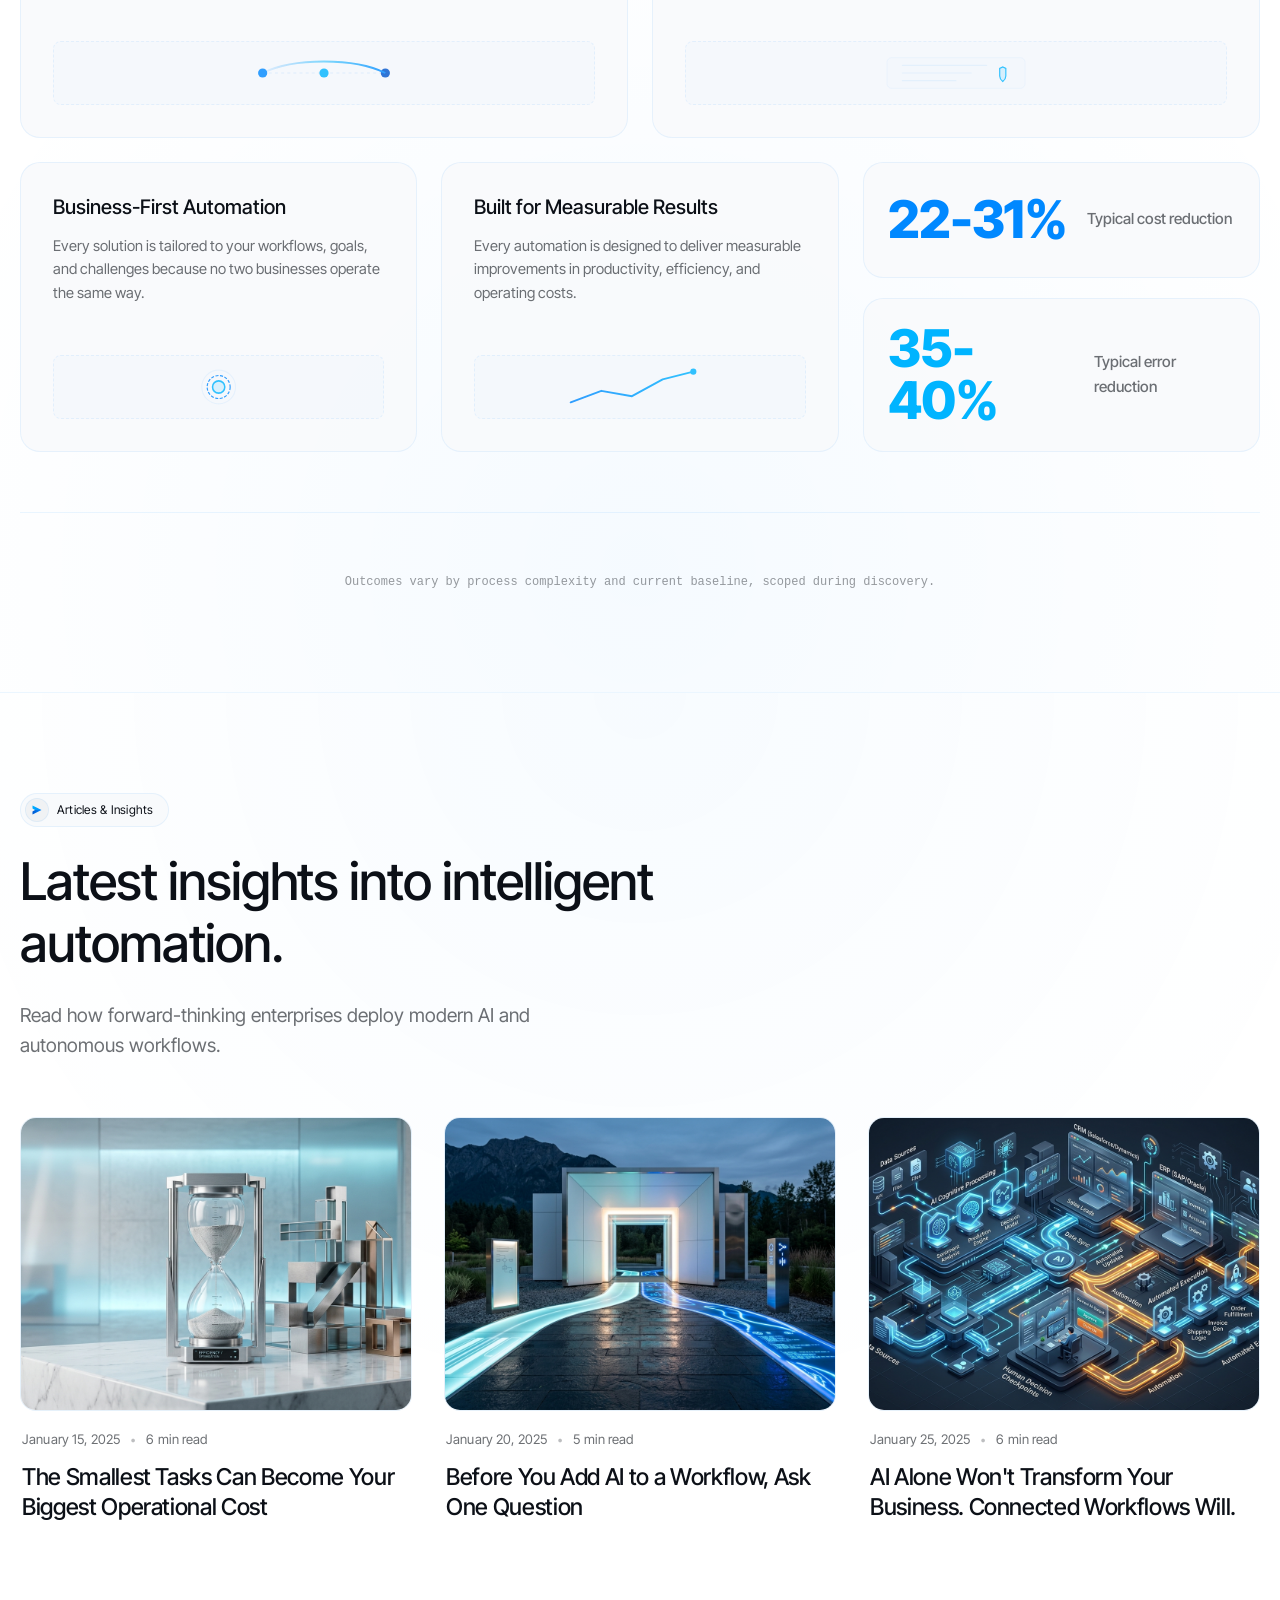
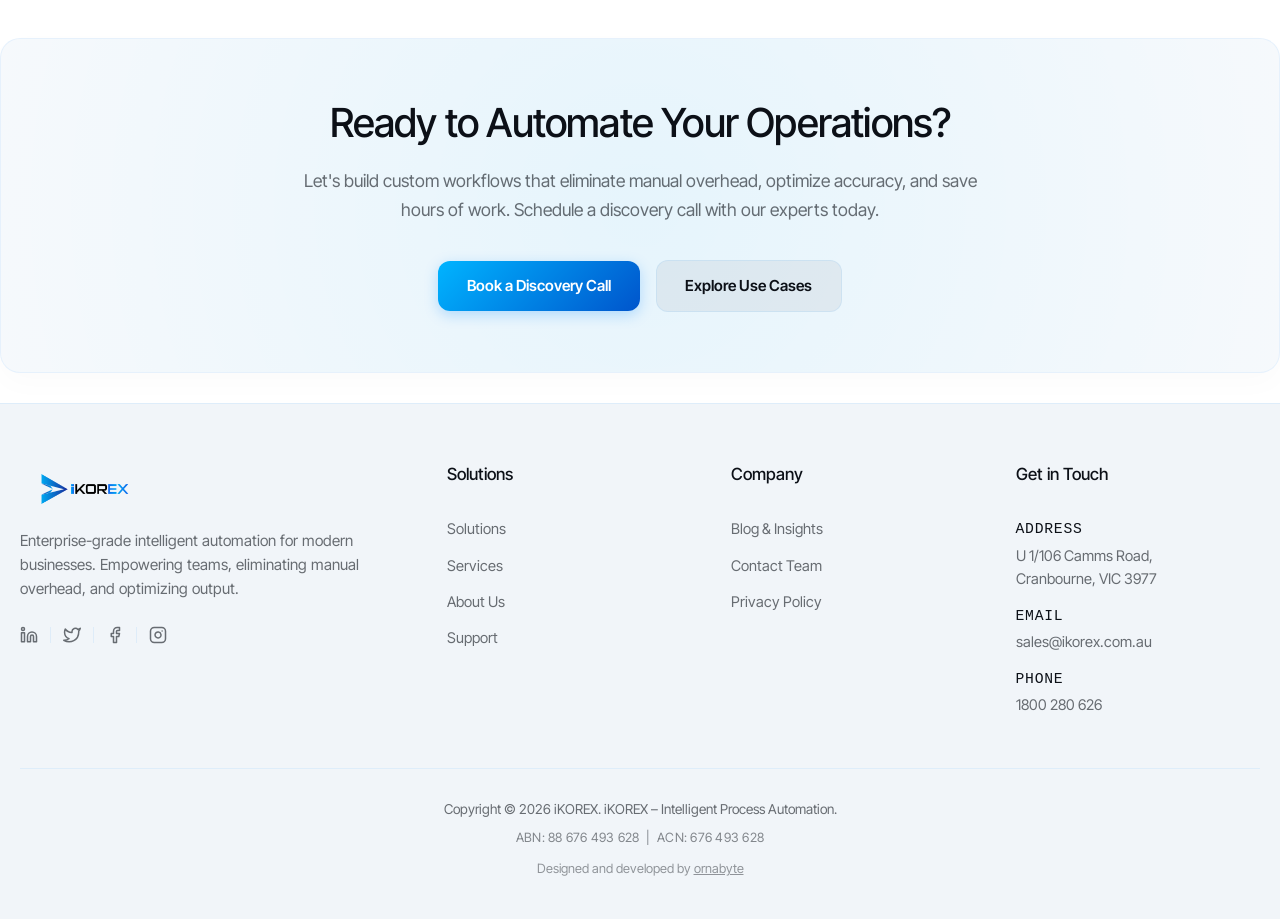
==== commit 6395bfe4: "Add Blog 3 (AI Alone Won't Transform Your Business. Connected Workflows Will.) with dedicated page, " ====
--- a/index.html
+++ b/index.html
@@ -941,17 +941,17 @@
 
         <!-- Blog Card 3 -->
         <article class="blog-card">
-          <a href="blog-detail.html" class="blog-card-link">
+          <a href="blog-detail-3.html" class="blog-card-link">
             <div class="blog-card-img-wrap">
-              <img src="assets/images/blog-automate-day.jpg" alt="Automate your day with AI" class="blog-card-img" loading="lazy">
+              <img src="assets/images/blog-connected-workflows.jpg" alt="AI Alone Won't Transform Your Business. Connected Workflows Will." class="blog-card-img" loading="lazy">
             </div>
             <div class="blog-card-content">
               <div class="blog-card-meta">
-                <span class="blog-card-date">January 12, 2025</span>
+                <span class="blog-card-date">January 25, 2025</span>
                 <span class="blog-card-separator">&bull;</span>
-                <span class="blog-card-read">5 min read</span>
-              </div>
-              <h3 class="blog-card-title">Automate your day with AI</h3>
+                <span class="blog-card-read">6 min read</span>
+              </div>
+              <h3 class="blog-card-title">AI Alone Won't Transform Your Business. Connected Workflows Will.</h3>
             </div>
           </a>
         </article>
--- a/style.css
+++ b/style.css
@@ -4812,3 +4812,156 @@
     grid-template-columns: 1fr;
   }
 }
+
+/* 4 Pillars Architecture Grid (Blog 3) */
+.pillars-grid {
+  display: grid;
+  grid-template-columns: repeat(2, 1fr);
+  gap: 20px;
+  margin: 32px 0;
+}
+
+.pillar-card {
+  background: var(--bg-card);
+  border: 1px solid var(--border-color);
+  border-radius: 14px;
+  padding: 24px;
+  display: flex;
+  flex-direction: column;
+  gap: 12px;
+  transition: transform 0.2s ease, border-color 0.2s ease;
+}
+
+.pillar-card:hover {
+  border-color: var(--border-color-hover);
+  transform: translateY(-2px);
+}
+
+.pillar-header {
+  display: flex;
+  align-items: center;
+  gap: 12px;
+}
+
+.pillar-icon {
+  width: 42px;
+  height: 42px;
+  border-radius: 10px;
+  display: flex;
+  align-items: center;
+  justify-content: center;
+  flex-shrink: 0;
+}
+
+.pillar-card.ai-pillar .pillar-icon {
+  background: rgba(168, 85, 247, 0.12);
+  color: #a855f7;
+}
+
+.pillar-card.auto-pillar .pillar-icon {
+  background: rgba(0, 180, 255, 0.12);
+  color: var(--accent-orange);
+}
+
+.pillar-card.system-pillar .pillar-icon {
+  background: rgba(16, 185, 129, 0.12);
+  color: var(--accent-green);
+}
+
+.pillar-card.human-pillar .pillar-icon {
+  background: rgba(245, 158, 11, 0.12);
+  color: #f59e0b;
+}
+
+.pillar-role {
+  font-size: 0.75rem;
+  font-family: var(--font-mono);
+  text-transform: uppercase;
+  letter-spacing: 0.05em;
+  color: var(--text-muted);
+}
+
+.pillar-title {
+  font-size: 1.15rem;
+  font-weight: 600;
+  color: var(--text-main);
+  line-height: 1.3;
+}
+
+.pillar-desc {
+  font-size: 0.9rem;
+  line-height: 1.6;
+  color: var(--text-muted);
+}
+
+/* Bottleneck vs Connected Flow Box */
+.flow-comparison-box {
+  background: var(--bg-card);
+  border: 1px solid var(--border-color);
+  border-radius: 14px;
+  padding: 24px;
+  margin: 30px 0;
+  display: flex;
+  flex-direction: column;
+  gap: 20px;
+}
+
+.flow-step-row {
+  display: flex;
+  align-items: center;
+  flex-wrap: wrap;
+  gap: 8px;
+}
+
+.flow-step-tag {
+  font-family: var(--font-mono);
+  font-size: 0.8rem;
+  padding: 6px 12px;
+  border-radius: 6px;
+  font-weight: 500;
+}
+
+.flow-step-tag.bad {
+  background: rgba(239, 68, 68, 0.1);
+  color: #ef4444;
+  border: 1px solid rgba(239, 68, 68, 0.2);
+}
+
+.flow-step-tag.good {
+  background: rgba(16, 185, 129, 0.1);
+  color: var(--accent-green);
+  border: 1px solid rgba(16, 185, 129, 0.2);
+}
+
+/* Human Role Shift Grid */
+.human-evolution-grid {
+  display: grid;
+  grid-template-columns: repeat(2, 1fr);
+  gap: 24px;
+  margin: 32px 0;
+}
+
+.evolution-card {
+  background: var(--bg-card);
+  border: 1px solid var(--border-color);
+  border-radius: 14px;
+  padding: 24px;
+  display: flex;
+  flex-direction: column;
+  gap: 14px;
+}
+
+.evolution-card.remove {
+  border-top: 4px solid #ef4444;
+}
+
+.evolution-card.elevate {
+  border-top: 4px solid var(--accent-green);
+}
+
+@media (max-width: 768px) {
+  .pillars-grid,
+  .human-evolution-grid {
+    grid-template-columns: 1fr;
+  }
+}
